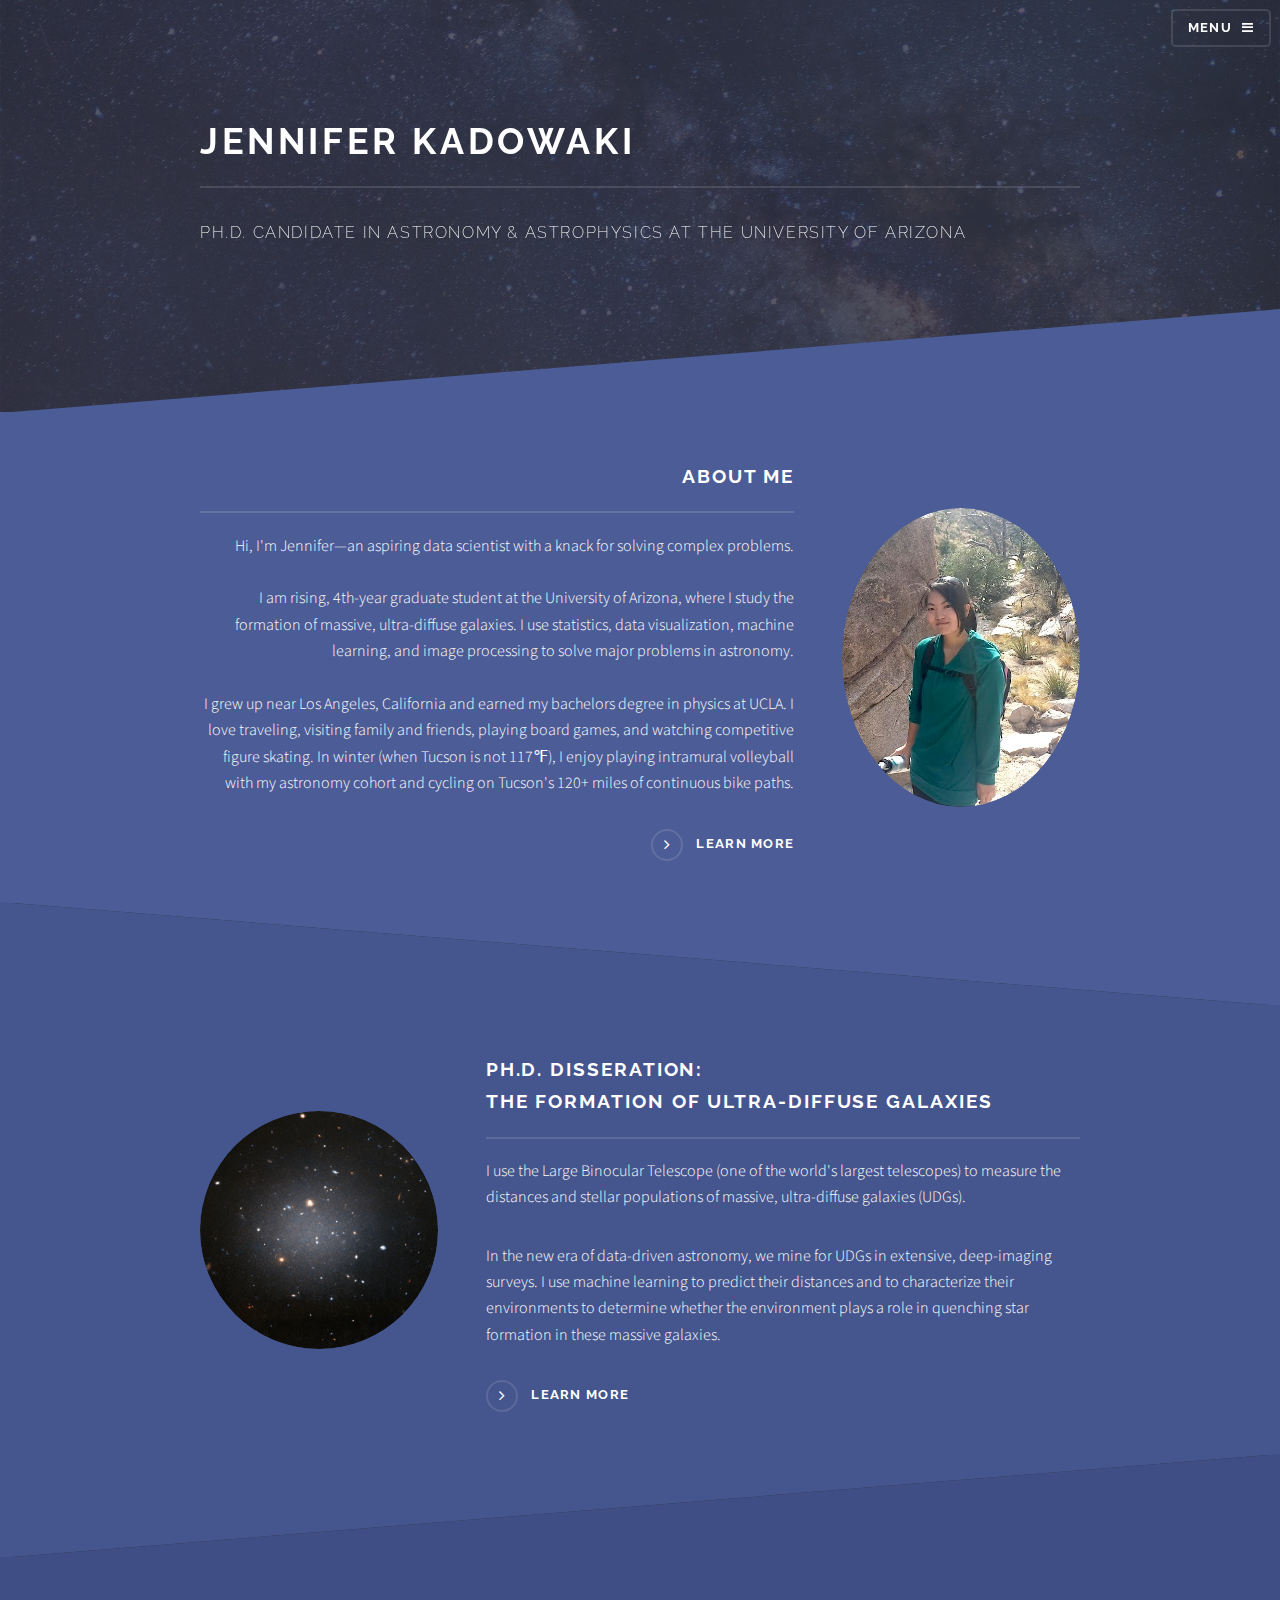
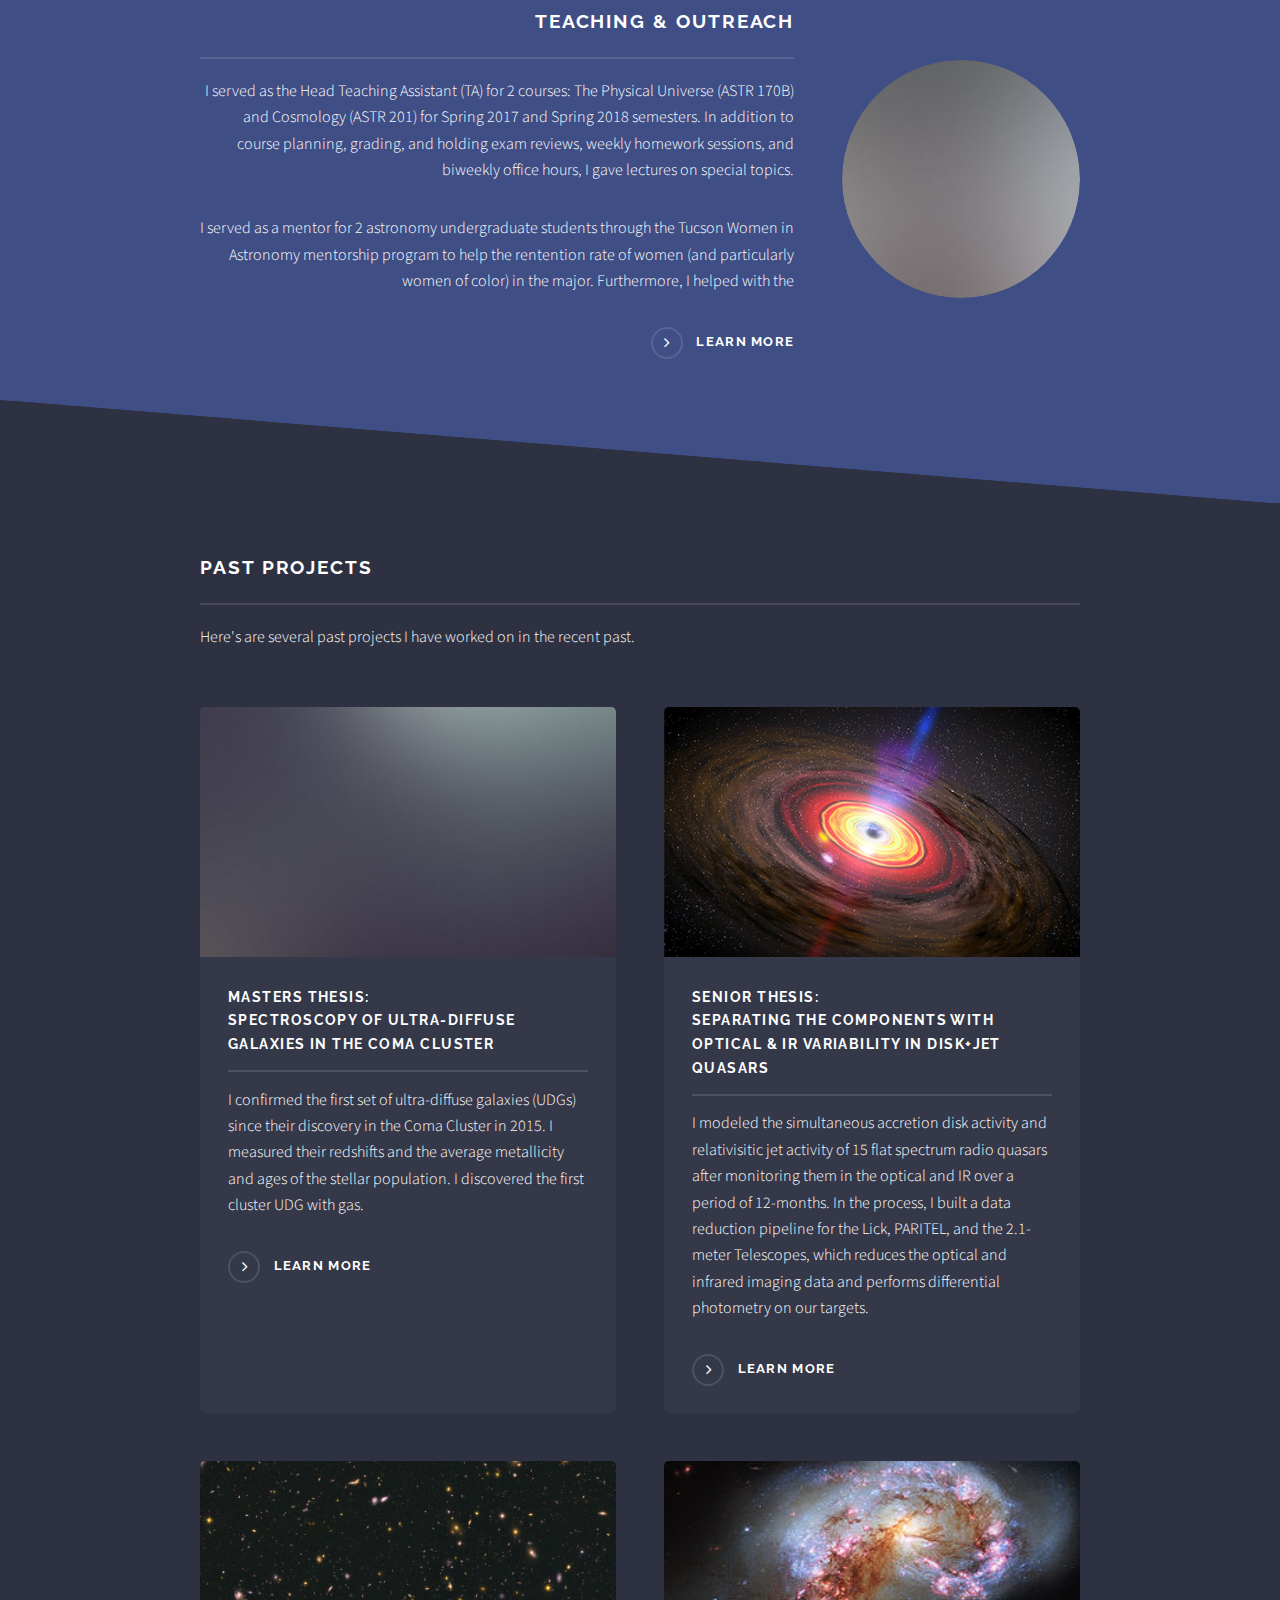
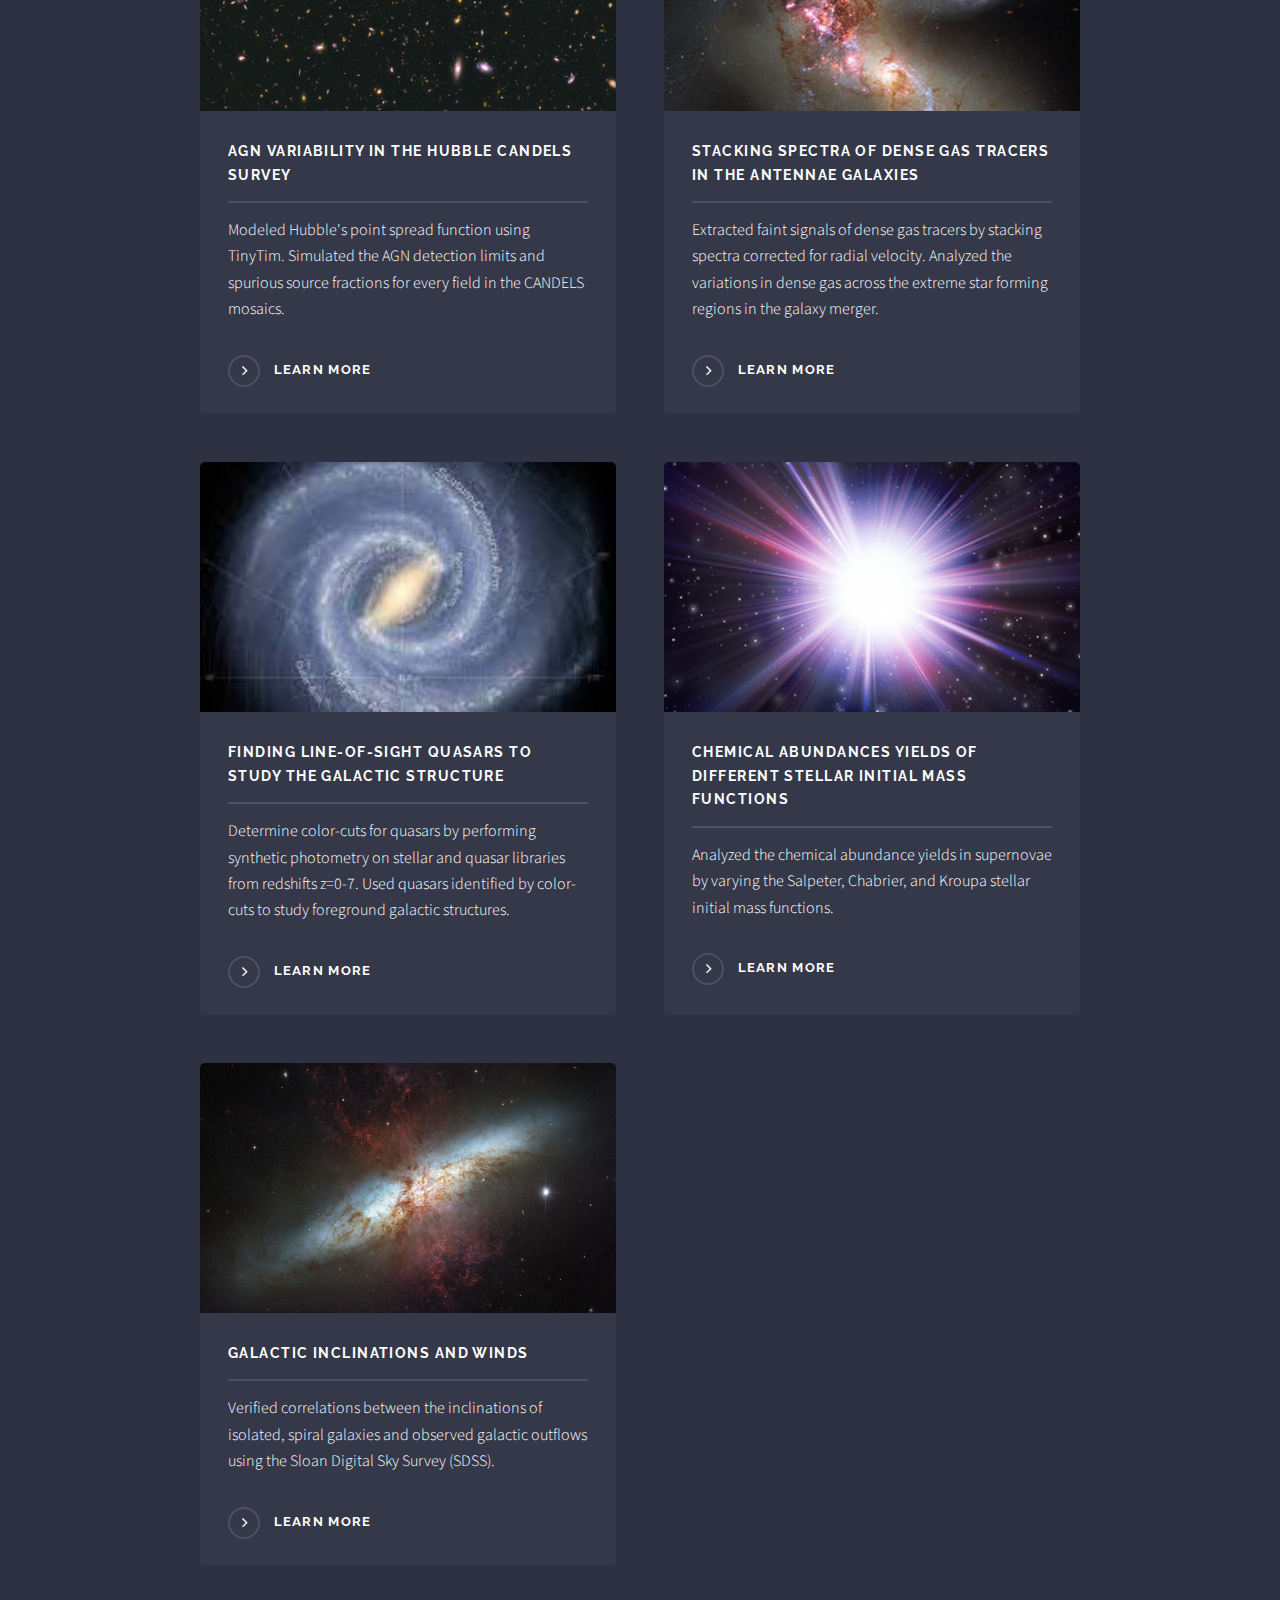
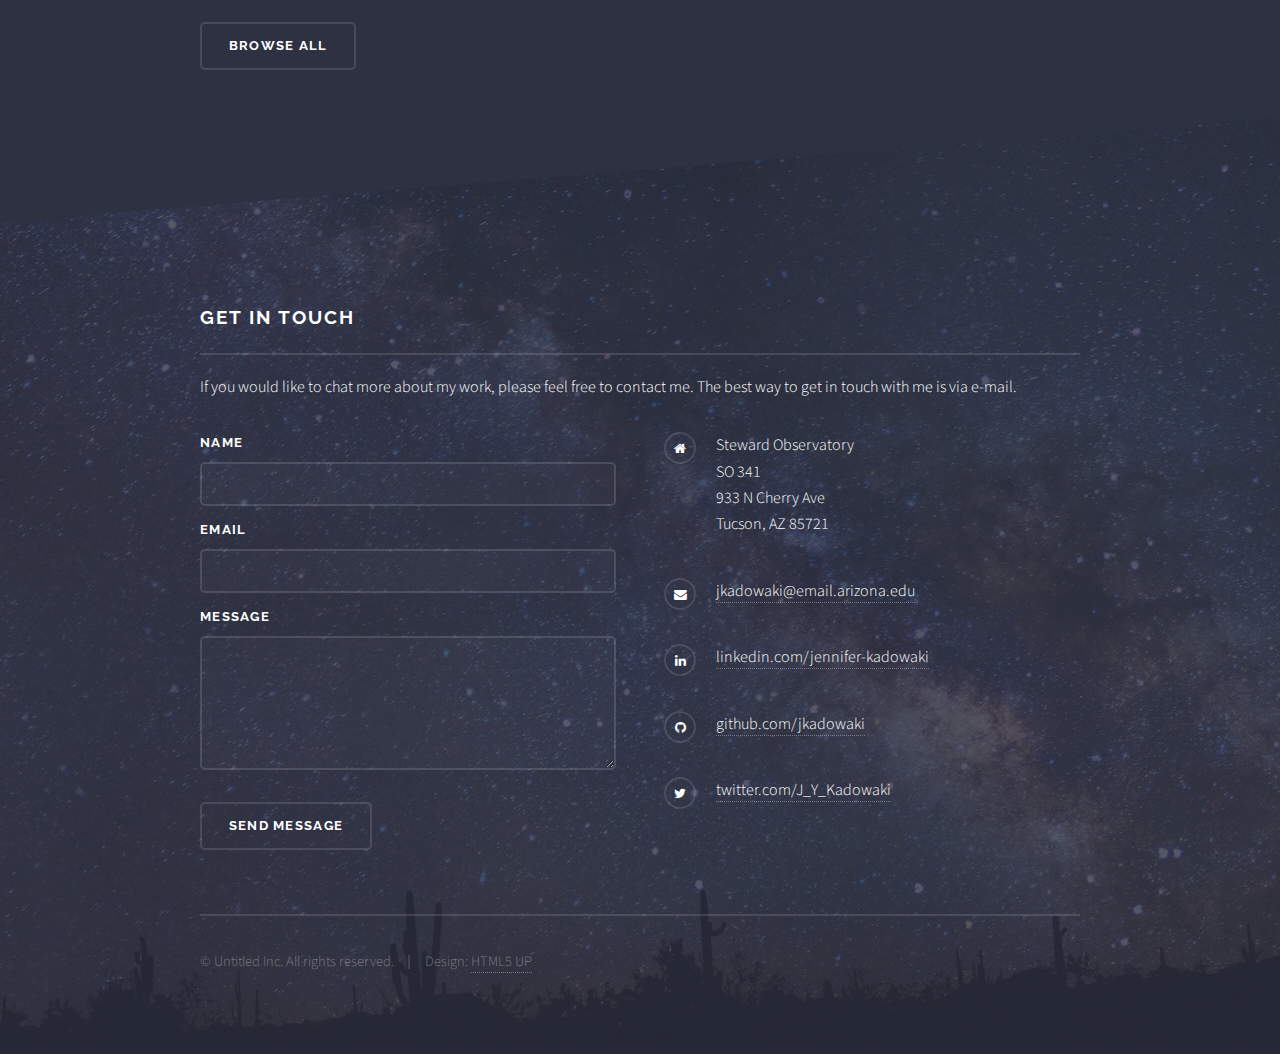
==== index.html @ 6cc21958 "Added content to initial template" ====
<!DOCTYPE HTML>
<!--
	Solid State by HTML5 UP
	html5up.net | @ajlkn
	Free for personal and commercial use under the CCA 3.0 license (html5up.net/license)
-->
<html>
	<head>
		<title>Solid State by HTML5 UP</title>
		<meta charset="utf-8" />
		<meta name="viewport" content="width=device-width, initial-scale=1" />
		<!--[if lte IE 8]><script src="assets/js/ie/html5shiv.js"></script><![endif]-->
		<link rel="stylesheet" href="assets/css/main.css" />
		<!--[if lte IE 9]><link rel="stylesheet" href="assets/css/ie9.css" /><![endif]-->
		<!--[if lte IE 8]><link rel="stylesheet" href="assets/css/ie8.css" /><![endif]-->
	</head>
	<body>

		<!-- Page Wrapper -->
			<div id="page-wrapper">

				<!-- Header -->
					<header id="header" class="alt">
						<h1><a href="index.html">Jennifer Y. Kadowaki</a></h1>
						<nav>
							<a href="#menu">Menu</a>
						</nav>
					</header>

				<!-- Menu -->
					<nav id="menu">
						<div class="inner">
							<h2>Menu</h2>
							<ul class="links">
								<li><a href="index.html">Home</a></li>
								<li><a href="generic.html">About Me</a></li>
								<li><a href="elements.html">Elements</a></li>
								<li><a href="#">Log In</a></li>
								<li><a href="#">Sign Up</a></li>
							</ul>
							<a href="#" class="close">Close</a>
						</div>
					</nav>


				<!-- Banner -->
					<section id="banner">
						<div class="inner">
                            <!-- <a href="#" class="image"><img src="images/pic01.jpg" alt="" /></a>
                            <div class="logo"><span class="icon fa-diamond"></span></div> -->
							<h2>Jennifer Kadowaki</h2>
							<p>Ph.D. Candidate in Astronomy &amp; Astrophysics at the University of Arizona</a></p>
						</div>
					</section>


				<!-- Wrapper -->
					<section id="wrapper">

						<!-- One -->
							<section id="one" class="wrapper spotlight style1">
								<div class="inner">
									<a href="#" class="image"><img src="images/profile.jpg" alt="" /></a>
									<div class="content">
										<h2 class="major">About Me</h2>
                                        <p>Hi, I'm Jennifer&#8212;an aspiring data scientist with a knack for solving complex problems.
                                           </br> </br>
                                           I am rising, 4th-year graduate student at the University of Arizona, where  I study the formation of massive, ultra-diffuse galaxies. I use statistics, data visualization, machine learning, and image processing to solve major problems in astronomy.
                                           </br> </br>
                                           I grew up near Los Angeles, California and earned my bachelors degree in physics at UCLA. I love traveling, visiting family and friends, playing board games, and watching competitive figure skating. In winter (when Tucson is not 117&#8457;), I enjoy playing intramural volleyball with my astronomy cohort and cycling on Tucson's 120+ miles of continuous bike paths. </p>
										<a href="#" class="special">Learn more</a>
									</div>
								</div>
							</section>

						<!-- Two -->
							<section id="two" class="wrapper alt spotlight style2">
								<div class="inner">
									<a href="#" class="image"><img src="images/udg.jpg" alt="" /></a>
									<div class="content">
                                        <h2 class="major">Ph.D. Disseration:</br>The Formation of Ultra-diffuse Galaxies</h2>
										<p>I use the Large Binocular Telescope (one of the world's largest telescopes) to measure the distances and stellar populations of massive, ultra-diffuse galaxies (UDGs).</p>
                                        
                                        <p>In the new era of data-driven astronomy, we mine for UDGs in extensive, deep-imaging surveys. I use machine learning to predict their distances and to characterize their environments to determine whether the environment plays a role in quenching star formation in these massive galaxies.</p>
										<a href="#" class="special">Learn more</a>
									</div>
								</div>
							</section>

						<!-- Three -->
							<section id="three" class="wrapper spotlight style3">
								<div class="inner">
									<a href="#" class="image"><img src="images/pic03.jpg" alt="" /></a>
									<div class="content">
										<h2 class="major">Teaching &amp; Outreach</h2>
                                        <p>I served as the Head Teaching Assistant (TA) for 2 courses: The Physical Universe (ASTR 170B) and Cosmology (ASTR 201) for Spring 2017 and Spring 2018 semesters. In addition to course planning, grading, and holding exam reviews, weekly homework sessions, and biweekly office hours, I gave lectures on special topics.</p>
                        
                                        <p>I served as a mentor for 2 astronomy undergraduate students through the Tucson Women in Astronomy mentorship program to help the rentention rate of women (and particularly women of color) in the major. Furthermore, I helped with the </p>
										<a href="#" class="special">Learn more</a>
									</div>
								</div>
							</section>

						<!-- Four -->
							<section id="four" class="wrapper alt style1">
								<div class="inner">
									<h2 class="major">Past Projects</h2>
									<p>Here's are several past projects I have worked on in the recent past.</p>
									<section class="features">
										<article>
											<a href="#" class="image"><img src="images/pic04.jpg" width="300" height="250" alt="" /></a>
                                            <h3 class="major">Masters Thesis:</br>Spectroscopy of Ultra-diffuse Galaxies in the Coma Cluster</h3>
											<p>I confirmed the first set of ultra-diffuse galaxies (UDGs) since their discovery in the Coma Cluster in 2015. I measured their redshifts and the average metallicity and ages of the stellar population. I discovered the first cluster UDG with gas.</p>
											<a href="#" class="special">Learn more</a>
										</article>
										<article>
											<a href="#" class="image"><img src="images/quasar.jpg" width="300" height="250" alt="" /></a>
                                            <h3 class="major">Senior Thesis:</br>Separating the Components with Optical &amp; IR Variability in Disk+Jet Quasars</h3>
											<p>I modeled the simultaneous accretion disk activity and relativisitic jet activity of 15 flat spectrum radio quasars after monitoring them in the optical and IR over a period of 12-months. In the process, I built a data reduction pipeline for the Lick, PARITEL, and the 2.1-meter Telescopes, which reduces the optical and infrared imaging data and performs differential photometry on our targets. </p>
											<a href="#" class="special">Learn more</a>
										</article>
										<article>
											<a href="#" class="image"><img src="images/hubble.jpeg" width="300" height="250" alt="" /></a>
											<h3 class="major">AGN Variability in the Hubble CANDELS Survey</h3>
                                            <p>Modeled Hubble's point spread function using TinyTim. Simulated the AGN detection limits and spurious source fractions for every field in the CANDELS mosaics.</p>
											<a href="#" class="special">Learn more</a>
										</article>
										<article>
											<a href="#" class="image"><img src="images/antennae.jpg" width="300" height="250" alt=""/></a>
											<h3 class="major">Stacking Spectra of Dense Gas Tracers in the Antennae Galaxies</h3>
                                            <p>Extracted faint signals of dense gas tracers by stacking spectra corrected for radial velocity. Analyzed the variations in dense gas across the extreme star forming regions in the galaxy merger.</p>
											<a href="#" class="special">Learn more</a>
										</article>
                                        <article>
                                            <a href="#" class="image"><img src="images/milkyway.jpeg" width="300" height="250" alt="" /></a>
                                            <h3 class="major">Finding Line-of-Sight Quasars to Study the Galactic Structure</h3>
                                            <p>Determine color-cuts for quasars by performing synthetic photometry on stellar and quasar libraries from redshifts z=0-7. Used quasars identified by color-cuts to study foreground galactic structures.</p>
                                            <a href="#" class="special">Learn more</a>
                                        </article>
                                        <article>
                                            <a href="#" class="image"><img src="images/supernova.jpg" width="300" height="250" alt="" /></a>
                                            <h3 class="major">Chemical Abundances Yields of Different Stellar Initial Mass Functions</h3>
                                            <p>Analyzed the chemical abundance yields in supernovae by varying the Salpeter, Chabrier, and Kroupa stellar initial mass functions.</p>
                                            <a href="#" class="special">Learn more</a>
                                        </article>
                                        <article>
                                            <a href="#" class="image"><img src="images/m82.jpg" width="300" height="250" alt="" /></a>
                                            <h3 class="major">Galactic Inclinations and Winds</h3>
                                            <p>Verified correlations between the inclinations of isolated, spiral galaxies and observed galactic outflows using the Sloan Digital Sky Survey (SDSS).</p>
                                            <a href="#" class="special">Learn more</a>
                                        </article>
									</section>
									<ul class="actions">
										<li><a href="#" class="button">Browse All</a></li>
									</ul>
								</div>
							</section>

					</section>

				<!-- Footer -->
					<section id="footer">
						<div class="inner">
							<h2 class="major">Get in touch</h2>
							<p>If you would like to chat more about my work, please feel free to contact me. The best way to get in touch with me is via e-mail.</p>
							<form method="post" action="#">
								<div class="field">
									<label for="name">Name</label>
									<input type="text" name="name" id="name" />
								</div>
								<div class="field">
									<label for="email">Email</label>
									<input type="email" name="email" id="email" />
								</div>
								<div class="field">
									<label for="message">Message</label>
									<textarea name="message" id="message" rows="4"></textarea>
								</div>
								<ul class="actions">
									<li><input type="submit" value="Send Message" /></li>
								</ul>
							</form>
							<ul class="contact">
								<li class="fa-home">
									Steward Observatory<br />
                                    SO 341<br />
									933 N Cherry Ave<br />
									Tucson, AZ 85721
								</li>
                                <li class="fa-envelope"><a href="#">jkadowaki@email.arizona.edu</a></li>
								<li class="fa-linkedin"><a href="#">linkedin.com/jennifer-kadowaki</a></li>
                                <li class="fa-github"><a href="#">github.com/jkadowaki</a></li>
                                <li class="fa-twitter"><a href="#">twitter.com/J_Y_Kadowaki</a></li>
							</ul>
							<ul class="copyright">
								<li>&copy; Untitled Inc. All rights reserved.</li><li>Design: <a href="http://html5up.net">HTML5 UP</a></li>
							</ul>
						</div>
					</section>

			</div>

		<!-- Scripts -->
			<script src="assets/js/skel.min.js"></script>
			<script src="assets/js/jquery.min.js"></script>
			<script src="assets/js/jquery.scrollex.min.js"></script>
			<script src="assets/js/util.js"></script>
			<!--[if lte IE 8]><script src="assets/js/ie/respond.min.js"></script><![endif]-->
			<script src="assets/js/main.js"></script>

	</body>
</html>
---- assets/css/main.css ----
@import url(font-awesome.min.css);
@import url("https://fonts.googleapis.com/css?family=Raleway:200,700|Source+Sans+Pro:300,600,300italic,600italic");

/*
	Solid State by HTML5 UP
	html5up.net | @ajlkn
	Free for personal and commercial use under the CCA 3.0 license (html5up.net/license)
*/

/* Reset */

	html, body, div, span, applet, object, iframe, h1, h2, h3, h4, h5, h6, p, blockquote, pre, a, abbr, acronym, address, big, cite, code, del, dfn, em, img, ins, kbd, q, s, samp, small, strike, strong, sub, sup, tt, var, b, u, i, center, dl, dt, dd, ol, ul, li, fieldset, form, label, legend, table, caption, tbody, tfoot, thead, tr, th, td, article, aside, canvas, details, embed, figure, figcaption, footer, header, hgroup, menu, nav, output, ruby, section, summary, time, mark, audio, video {
		margin: 0;
		padding: 0;
		border: 0;
		font-size: 100%;
		font: inherit;
		vertical-align: baseline;
	}

	article, aside, details, figcaption, figure, footer, header, hgroup, menu, nav, section {
		display: block;
	}

	body {
		line-height: 1;
	}

	ol, ul {
		list-style: none;
	}

	blockquote, q {
		quotes: none;
	}

	blockquote:before, blockquote:after, q:before, q:after {
		content: '';
		content: none;
	}

	table {
		border-collapse: collapse;
		border-spacing: 0;
	}

	body {
		-webkit-text-size-adjust: none;
	}

/* Box Model */

	*, *:before, *:after {
		-moz-box-sizing: border-box;
		-webkit-box-sizing: border-box;
		box-sizing: border-box;
	}

/* Grid */

	.row {
		border-bottom: solid 1px transparent;
		-moz-box-sizing: border-box;
		-webkit-box-sizing: border-box;
		box-sizing: border-box;
	}

	.row > * {
		float: left;
		-moz-box-sizing: border-box;
		-webkit-box-sizing: border-box;
		box-sizing: border-box;
	}

	.row:after, .row:before {
		content: '';
		display: block;
		clear: both;
		height: 0;
	}

	.row.uniform > * > :first-child {
		margin-top: 0;
	}

	.row.uniform > * > :last-child {
		margin-bottom: 0;
	}

	.row.\30 \25 > * {
		padding: 0 0 0 0em;
	}

	.row.\30 \25 {
		margin: 0 0 -1px 0em;
	}

	.row.uniform.\30 \25 > * {
		padding: 0em 0 0 0em;
	}

	.row.uniform.\30 \25 {
		margin: 0em 0 -1px 0em;
	}

	.row > * {
		padding: 0 0 0 1.75em;
	}

	.row {
		margin: 0 0 -1px -1.75em;
	}

	.row.uniform > * {
		padding: 1.75em 0 0 1.75em;
	}

	.row.uniform {
		margin: -1.75em 0 -1px -1.75em;
	}

	.row.\32 00\25 > * {
		padding: 0 0 0 3.5em;
	}

	.row.\32 00\25 {
		margin: 0 0 -1px -3.5em;
	}

	.row.uniform.\32 00\25 > * {
		padding: 3.5em 0 0 3.5em;
	}

	.row.uniform.\32 00\25 {
		margin: -3.5em 0 -1px -3.5em;
	}

	.row.\31 50\25 > * {
		padding: 0 0 0 2.625em;
	}

	.row.\31 50\25 {
		margin: 0 0 -1px -2.625em;
	}

	.row.uniform.\31 50\25 > * {
		padding: 2.625em 0 0 2.625em;
	}

	.row.uniform.\31 50\25 {
		margin: -2.625em 0 -1px -2.625em;
	}

	.row.\35 0\25 > * {
		padding: 0 0 0 0.875em;
	}

	.row.\35 0\25 {
		margin: 0 0 -1px -0.875em;
	}

	.row.uniform.\35 0\25 > * {
		padding: 0.875em 0 0 0.875em;
	}

	.row.uniform.\35 0\25 {
		margin: -0.875em 0 -1px -0.875em;
	}

	.row.\32 5\25 > * {
		padding: 0 0 0 0.4375em;
	}

	.row.\32 5\25 {
		margin: 0 0 -1px -0.4375em;
	}

	.row.uniform.\32 5\25 > * {
		padding: 0.4375em 0 0 0.4375em;
	}

	.row.uniform.\32 5\25 {
		margin: -0.4375em 0 -1px -0.4375em;
	}

	.\31 2u, .\31 2u\24 {
		width: 100%;
		clear: none;
		margin-left: 0;
	}

	.\31 1u, .\31 1u\24 {
		width: 91.6666666667%;
		clear: none;
		margin-left: 0;
	}

	.\31 0u, .\31 0u\24 {
		width: 83.3333333333%;
		clear: none;
		margin-left: 0;
	}

	.\39 u, .\39 u\24 {
		width: 75%;
		clear: none;
		margin-left: 0;
	}

	.\38 u, .\38 u\24 {
		width: 66.6666666667%;
		clear: none;
		margin-left: 0;
	}

	.\37 u, .\37 u\24 {
		width: 58.3333333333%;
		clear: none;
		margin-left: 0;
	}

	.\36 u, .\36 u\24 {
		width: 50%;
		clear: none;
		margin-left: 0;
	}

	.\35 u, .\35 u\24 {
		width: 41.6666666667%;
		clear: none;
		margin-left: 0;
	}

	.\34 u, .\34 u\24 {
		width: 33.3333333333%;
		clear: none;
		margin-left: 0;
	}

	.\33 u, .\33 u\24 {
		width: 25%;
		clear: none;
		margin-left: 0;
	}

	.\32 u, .\32 u\24 {
		width: 16.6666666667%;
		clear: none;
		margin-left: 0;
	}

	.\31 u, .\31 u\24 {
		width: 8.3333333333%;
		clear: none;
		margin-left: 0;
	}

	.\31 2u\24 + *,
	.\31 1u\24 + *,
	.\31 0u\24 + *,
	.\39 u\24 + *,
	.\38 u\24 + *,
	.\37 u\24 + *,
	.\36 u\24 + *,
	.\35 u\24 + *,
	.\34 u\24 + *,
	.\33 u\24 + *,
	.\32 u\24 + *,
	.\31 u\24 + * {
		clear: left;
	}

	.\-11u {
		margin-left: 91.66667%;
	}

	.\-10u {
		margin-left: 83.33333%;
	}

	.\-9u {
		margin-left: 75%;
	}

	.\-8u {
		margin-left: 66.66667%;
	}

	.\-7u {
		margin-left: 58.33333%;
	}

	.\-6u {
		margin-left: 50%;
	}

	.\-5u {
		margin-left: 41.66667%;
	}

	.\-4u {
		margin-left: 33.33333%;
	}

	.\-3u {
		margin-left: 25%;
	}

	.\-2u {
		margin-left: 16.66667%;
	}

	.\-1u {
		margin-left: 8.33333%;
	}

	@media screen and (max-width: 1680px) {

		.row > * {
			padding: 0 0 0 1.75em;
		}

		.row {
			margin: 0 0 -1px -1.75em;
		}

		.row.uniform > * {
			padding: 1.75em 0 0 1.75em;
		}

		.row.uniform {
			margin: -1.75em 0 -1px -1.75em;
		}

		.row.\32 00\25 > * {
			padding: 0 0 0 3.5em;
		}

		.row.\32 00\25 {
			margin: 0 0 -1px -3.5em;
		}

		.row.uniform.\32 00\25 > * {
			padding: 3.5em 0 0 3.5em;
		}

		.row.uniform.\32 00\25 {
			margin: -3.5em 0 -1px -3.5em;
		}

		.row.\31 50\25 > * {
			padding: 0 0 0 2.625em;
		}

		.row.\31 50\25 {
			margin: 0 0 -1px -2.625em;
		}

		.row.uniform.\31 50\25 > * {
			padding: 2.625em 0 0 2.625em;
		}

		.row.uniform.\31 50\25 {
			margin: -2.625em 0 -1px -2.625em;
		}

		.row.\35 0\25 > * {
			padding: 0 0 0 0.875em;
		}

		.row.\35 0\25 {
			margin: 0 0 -1px -0.875em;
		}

		.row.uniform.\35 0\25 > * {
			padding: 0.875em 0 0 0.875em;
		}

		.row.uniform.\35 0\25 {
			margin: -0.875em 0 -1px -0.875em;
		}

		.row.\32 5\25 > * {
			padding: 0 0 0 0.4375em;
		}

		.row.\32 5\25 {
			margin: 0 0 -1px -0.4375em;
		}

		.row.uniform.\32 5\25 > * {
			padding: 0.4375em 0 0 0.4375em;
		}

		.row.uniform.\32 5\25 {
			margin: -0.4375em 0 -1px -0.4375em;
		}

		.\31 2u\28xlarge\29, .\31 2u\24\28xlarge\29 {
			width: 100%;
			clear: none;
			margin-left: 0;
		}

		.\31 1u\28xlarge\29, .\31 1u\24\28xlarge\29 {
			width: 91.6666666667%;
			clear: none;
			margin-left: 0;
		}

		.\31 0u\28xlarge\29, .\31 0u\24\28xlarge\29 {
			width: 83.3333333333%;
			clear: none;
			margin-left: 0;
		}

		.\39 u\28xlarge\29, .\39 u\24\28xlarge\29 {
			width: 75%;
			clear: none;
			margin-left: 0;
		}

		.\38 u\28xlarge\29, .\38 u\24\28xlarge\29 {
			width: 66.6666666667%;
			clear: none;
			margin-left: 0;
		}

		.\37 u\28xlarge\29, .\37 u\24\28xlarge\29 {
			width: 58.3333333333%;
			clear: none;
			margin-left: 0;
		}

		.\36 u\28xlarge\29, .\36 u\24\28xlarge\29 {
			width: 50%;
			clear: none;
			margin-left: 0;
		}

		.\35 u\28xlarge\29, .\35 u\24\28xlarge\29 {
			width: 41.6666666667%;
			clear: none;
			margin-left: 0;
		}

		.\34 u\28xlarge\29, .\34 u\24\28xlarge\29 {
			width: 33.3333333333%;
			clear: none;
			margin-left: 0;
		}

		.\33 u\28xlarge\29, .\33 u\24\28xlarge\29 {
			width: 25%;
			clear: none;
			margin-left: 0;
		}

		.\32 u\28xlarge\29, .\32 u\24\28xlarge\29 {
			width: 16.6666666667%;
			clear: none;
			margin-left: 0;
		}

		.\31 u\28xlarge\29, .\31 u\24\28xlarge\29 {
			width: 8.3333333333%;
			clear: none;
			margin-left: 0;
		}

		.\31 2u\24\28xlarge\29 + *,
		.\31 1u\24\28xlarge\29 + *,
		.\31 0u\24\28xlarge\29 + *,
		.\39 u\24\28xlarge\29 + *,
		.\38 u\24\28xlarge\29 + *,
		.\37 u\24\28xlarge\29 + *,
		.\36 u\24\28xlarge\29 + *,
		.\35 u\24\28xlarge\29 + *,
		.\34 u\24\28xlarge\29 + *,
		.\33 u\24\28xlarge\29 + *,
		.\32 u\24\28xlarge\29 + *,
		.\31 u\24\28xlarge\29 + * {
			clear: left;
		}

		.\-11u\28xlarge\29 {
			margin-left: 91.66667%;
		}

		.\-10u\28xlarge\29 {
			margin-left: 83.33333%;
		}

		.\-9u\28xlarge\29 {
			margin-left: 75%;
		}

		.\-8u\28xlarge\29 {
			margin-left: 66.66667%;
		}

		.\-7u\28xlarge\29 {
			margin-left: 58.33333%;
		}

		.\-6u\28xlarge\29 {
			margin-left: 50%;
		}

		.\-5u\28xlarge\29 {
			margin-left: 41.66667%;
		}

		.\-4u\28xlarge\29 {
			margin-left: 33.33333%;
		}

		.\-3u\28xlarge\29 {
			margin-left: 25%;
		}

		.\-2u\28xlarge\29 {
			margin-left: 16.66667%;
		}

		.\-1u\28xlarge\29 {
			margin-left: 8.33333%;
		}

	}

	@media screen and (max-width: 1280px) {

		.row > * {
			padding: 0 0 0 1.75em;
		}

		.row {
			margin: 0 0 -1px -1.75em;
		}

		.row.uniform > * {
			padding: 1.75em 0 0 1.75em;
		}

		.row.uniform {
			margin: -1.75em 0 -1px -1.75em;
		}

		.row.\32 00\25 > * {
			padding: 0 0 0 3.5em;
		}

		.row.\32 00\25 {
			margin: 0 0 -1px -3.5em;
		}

		.row.uniform.\32 00\25 > * {
			padding: 3.5em 0 0 3.5em;
		}

		.row.uniform.\32 00\25 {
			margin: -3.5em 0 -1px -3.5em;
		}

		.row.\31 50\25 > * {
			padding: 0 0 0 2.625em;
		}

		.row.\31 50\25 {
			margin: 0 0 -1px -2.625em;
		}

		.row.uniform.\31 50\25 > * {
			padding: 2.625em 0 0 2.625em;
		}

		.row.uniform.\31 50\25 {
			margin: -2.625em 0 -1px -2.625em;
		}

		.row.\35 0\25 > * {
			padding: 0 0 0 0.875em;
		}

		.row.\35 0\25 {
			margin: 0 0 -1px -0.875em;
		}

		.row.uniform.\35 0\25 > * {
			padding: 0.875em 0 0 0.875em;
		}

		.row.uniform.\35 0\25 {
			margin: -0.875em 0 -1px -0.875em;
		}

		.row.\32 5\25 > * {
			padding: 0 0 0 0.4375em;
		}

		.row.\32 5\25 {
			margin: 0 0 -1px -0.4375em;
		}

		.row.uniform.\32 5\25 > * {
			padding: 0.4375em 0 0 0.4375em;
		}

		.row.uniform.\32 5\25 {
			margin: -0.4375em 0 -1px -0.4375em;
		}

		.\31 2u\28large\29, .\31 2u\24\28large\29 {
			width: 100%;
			clear: none;
			margin-left: 0;
		}

		.\31 1u\28large\29, .\31 1u\24\28large\29 {
			width: 91.6666666667%;
			clear: none;
			margin-left: 0;
		}

		.\31 0u\28large\29, .\31 0u\24\28large\29 {
			width: 83.3333333333%;
			clear: none;
			margin-left: 0;
		}

		.\39 u\28large\29, .\39 u\24\28large\29 {
			width: 75%;
			clear: none;
			margin-left: 0;
		}

		.\38 u\28large\29, .\38 u\24\28large\29 {
			width: 66.6666666667%;
			clear: none;
			margin-left: 0;
		}

		.\37 u\28large\29, .\37 u\24\28large\29 {
			width: 58.3333333333%;
			clear: none;
			margin-left: 0;
		}

		.\36 u\28large\29, .\36 u\24\28large\29 {
			width: 50%;
			clear: none;
			margin-left: 0;
		}

		.\35 u\28large\29, .\35 u\24\28large\29 {
			width: 41.6666666667%;
			clear: none;
			margin-left: 0;
		}

		.\34 u\28large\29, .\34 u\24\28large\29 {
			width: 33.3333333333%;
			clear: none;
			margin-left: 0;
		}

		.\33 u\28large\29, .\33 u\24\28large\29 {
			width: 25%;
			clear: none;
			margin-left: 0;
		}

		.\32 u\28large\29, .\32 u\24\28large\29 {
			width: 16.6666666667%;
			clear: none;
			margin-left: 0;
		}

		.\31 u\28large\29, .\31 u\24\28large\29 {
			width: 8.3333333333%;
			clear: none;
			margin-left: 0;
		}

		.\31 2u\24\28large\29 + *,
		.\31 1u\24\28large\29 + *,
		.\31 0u\24\28large\29 + *,
		.\39 u\24\28large\29 + *,
		.\38 u\24\28large\29 + *,
		.\37 u\24\28large\29 + *,
		.\36 u\24\28large\29 + *,
		.\35 u\24\28large\29 + *,
		.\34 u\24\28large\29 + *,
		.\33 u\24\28large\29 + *,
		.\32 u\24\28large\29 + *,
		.\31 u\24\28large\29 + * {
			clear: left;
		}

		.\-11u\28large\29 {
			margin-left: 91.66667%;
		}

		.\-10u\28large\29 {
			margin-left: 83.33333%;
		}

		.\-9u\28large\29 {
			margin-left: 75%;
		}

		.\-8u\28large\29 {
			margin-left: 66.66667%;
		}

		.\-7u\28large\29 {
			margin-left: 58.33333%;
		}

		.\-6u\28large\29 {
			margin-left: 50%;
		}

		.\-5u\28large\29 {
			margin-left: 41.66667%;
		}

		.\-4u\28large\29 {
			margin-left: 33.33333%;
		}

		.\-3u\28large\29 {
			margin-left: 25%;
		}

		.\-2u\28large\29 {
			margin-left: 16.66667%;
		}

		.\-1u\28large\29 {
			margin-left: 8.33333%;
		}

	}

	@media screen and (max-width: 980px) {

		.row > * {
			padding: 0 0 0 1.75em;
		}

		.row {
			margin: 0 0 -1px -1.75em;
		}

		.row.uniform > * {
			padding: 1.75em 0 0 1.75em;
		}

		.row.uniform {
			margin: -1.75em 0 -1px -1.75em;
		}

		.row.\32 00\25 > * {
			padding: 0 0 0 3.5em;
		}

		.row.\32 00\25 {
			margin: 0 0 -1px -3.5em;
		}

		.row.uniform.\32 00\25 > * {
			padding: 3.5em 0 0 3.5em;
		}

		.row.uniform.\32 00\25 {
			margin: -3.5em 0 -1px -3.5em;
		}

		.row.\31 50\25 > * {
			padding: 0 0 0 2.625em;
		}

		.row.\31 50\25 {
			margin: 0 0 -1px -2.625em;
		}

		.row.uniform.\31 50\25 > * {
			padding: 2.625em 0 0 2.625em;
		}

		.row.uniform.\31 50\25 {
			margin: -2.625em 0 -1px -2.625em;
		}

		.row.\35 0\25 > * {
			padding: 0 0 0 0.875em;
		}

		.row.\35 0\25 {
			margin: 0 0 -1px -0.875em;
		}

		.row.uniform.\35 0\25 > * {
			padding: 0.875em 0 0 0.875em;
		}

		.row.uniform.\35 0\25 {
			margin: -0.875em 0 -1px -0.875em;
		}

		.row.\32 5\25 > * {
			padding: 0 0 0 0.4375em;
		}

		.row.\32 5\25 {
			margin: 0 0 -1px -0.4375em;
		}

		.row.uniform.\32 5\25 > * {
			padding: 0.4375em 0 0 0.4375em;
		}

		.row.uniform.\32 5\25 {
			margin: -0.4375em 0 -1px -0.4375em;
		}

		.\31 2u\28medium\29, .\31 2u\24\28medium\29 {
			width: 100%;
			clear: none;
			margin-left: 0;
		}

		.\31 1u\28medium\29, .\31 1u\24\28medium\29 {
			width: 91.6666666667%;
			clear: none;
			margin-left: 0;
		}

		.\31 0u\28medium\29, .\31 0u\24\28medium\29 {
			width: 83.3333333333%;
			clear: none;
			margin-left: 0;
		}

		.\39 u\28medium\29, .\39 u\24\28medium\29 {
			width: 75%;
			clear: none;
			margin-left: 0;
		}

		.\38 u\28medium\29, .\38 u\24\28medium\29 {
			width: 66.6666666667%;
			clear: none;
			margin-left: 0;
		}

		.\37 u\28medium\29, .\37 u\24\28medium\29 {
			width: 58.3333333333%;
			clear: none;
			margin-left: 0;
		}

		.\36 u\28medium\29, .\36 u\24\28medium\29 {
			width: 50%;
			clear: none;
			margin-left: 0;
		}

		.\35 u\28medium\29, .\35 u\24\28medium\29 {
			width: 41.6666666667%;
			clear: none;
			margin-left: 0;
		}

		.\34 u\28medium\29, .\34 u\24\28medium\29 {
			width: 33.3333333333%;
			clear: none;
			margin-left: 0;
		}

		.\33 u\28medium\29, .\33 u\24\28medium\29 {
			width: 25%;
			clear: none;
			margin-left: 0;
		}

		.\32 u\28medium\29, .\32 u\24\28medium\29 {
			width: 16.6666666667%;
			clear: none;
			margin-left: 0;
		}

		.\31 u\28medium\29, .\31 u\24\28medium\29 {
			width: 8.3333333333%;
			clear: none;
			margin-left: 0;
		}

		.\31 2u\24\28medium\29 + *,
		.\31 1u\24\28medium\29 + *,
		.\31 0u\24\28medium\29 + *,
		.\39 u\24\28medium\29 + *,
		.\38 u\24\28medium\29 + *,
		.\37 u\24\28medium\29 + *,
		.\36 u\24\28medium\29 + *,
		.\35 u\24\28medium\29 + *,
		.\34 u\24\28medium\29 + *,
		.\33 u\24\28medium\29 + *,
		.\32 u\24\28medium\29 + *,
		.\31 u\24\28medium\29 + * {
			clear: left;
		}

		.\-11u\28medium\29 {
			margin-left: 91.66667%;
		}

		.\-10u\28medium\29 {
			margin-left: 83.33333%;
		}

		.\-9u\28medium\29 {
			margin-left: 75%;
		}

		.\-8u\28medium\29 {
			margin-left: 66.66667%;
		}

		.\-7u\28medium\29 {
			margin-left: 58.33333%;
		}

		.\-6u\28medium\29 {
			margin-left: 50%;
		}

		.\-5u\28medium\29 {
			margin-left: 41.66667%;
		}

		.\-4u\28medium\29 {
			margin-left: 33.33333%;
		}

		.\-3u\28medium\29 {
			margin-left: 25%;
		}

		.\-2u\28medium\29 {
			margin-left: 16.66667%;
		}

		.\-1u\28medium\29 {
			margin-left: 8.33333%;
		}

	}

	@media screen and (max-width: 736px) {

		.row > * {
			padding: 0 0 0 1.25em;
		}

		.row {
			margin: 0 0 -1px -1.25em;
		}

		.row.uniform > * {
			padding: 1.25em 0 0 1.25em;
		}

		.row.uniform {
			margin: -1.25em 0 -1px -1.25em;
		}

		.row.\32 00\25 > * {
			padding: 0 0 0 2.5em;
		}

		.row.\32 00\25 {
			margin: 0 0 -1px -2.5em;
		}

		.row.uniform.\32 00\25 > * {
			padding: 2.5em 0 0 2.5em;
		}

		.row.uniform.\32 00\25 {
			margin: -2.5em 0 -1px -2.5em;
		}

		.row.\31 50\25 > * {
			padding: 0 0 0 1.875em;
		}

		.row.\31 50\25 {
			margin: 0 0 -1px -1.875em;
		}

		.row.uniform.\31 50\25 > * {
			padding: 1.875em 0 0 1.875em;
		}

		.row.uniform.\31 50\25 {
			margin: -1.875em 0 -1px -1.875em;
		}

		.row.\35 0\25 > * {
			padding: 0 0 0 0.625em;
		}

		.row.\35 0\25 {
			margin: 0 0 -1px -0.625em;
		}

		.row.uniform.\35 0\25 > * {
			padding: 0.625em 0 0 0.625em;
		}

		.row.uniform.\35 0\25 {
			margin: -0.625em 0 -1px -0.625em;
		}

		.row.\32 5\25 > * {
			padding: 0 0 0 0.3125em;
		}

		.row.\32 5\25 {
			margin: 0 0 -1px -0.3125em;
		}

		.row.uniform.\32 5\25 > * {
			padding: 0.3125em 0 0 0.3125em;
		}

		.row.uniform.\32 5\25 {
			margin: -0.3125em 0 -1px -0.3125em;
		}

		.\31 2u\28small\29, .\31 2u\24\28small\29 {
			width: 100%;
			clear: none;
			margin-left: 0;
		}

		.\31 1u\28small\29, .\31 1u\24\28small\29 {
			width: 91.6666666667%;
			clear: none;
			margin-left: 0;
		}

		.\31 0u\28small\29, .\31 0u\24\28small\29 {
			width: 83.3333333333%;
			clear: none;
			margin-left: 0;
		}

		.\39 u\28small\29, .\39 u\24\28small\29 {
			width: 75%;
			clear: none;
			margin-left: 0;
		}

		.\38 u\28small\29, .\38 u\24\28small\29 {
			width: 66.6666666667%;
			clear: none;
			margin-left: 0;
		}

		.\37 u\28small\29, .\37 u\24\28small\29 {
			width: 58.3333333333%;
			clear: none;
			margin-left: 0;
		}

		.\36 u\28small\29, .\36 u\24\28small\29 {
			width: 50%;
			clear: none;
			margin-left: 0;
		}

		.\35 u\28small\29, .\35 u\24\28small\29 {
			width: 41.6666666667%;
			clear: none;
			margin-left: 0;
		}

		.\34 u\28small\29, .\34 u\24\28small\29 {
			width: 33.3333333333%;
			clear: none;
			margin-left: 0;
		}

		.\33 u\28small\29, .\33 u\24\28small\29 {
			width: 25%;
			clear: none;
			margin-left: 0;
		}

		.\32 u\28small\29, .\32 u\24\28small\29 {
			width: 16.6666666667%;
			clear: none;
			margin-left: 0;
		}

		.\31 u\28small\29, .\31 u\24\28small\29 {
			width: 8.3333333333%;
			clear: none;
			margin-left: 0;
		}

		.\31 2u\24\28small\29 + *,
		.\31 1u\24\28small\29 + *,
		.\31 0u\24\28small\29 + *,
		.\39 u\24\28small\29 + *,
		.\38 u\24\28small\29 + *,
		.\37 u\24\28small\29 + *,
		.\36 u\24\28small\29 + *,
		.\35 u\24\28small\29 + *,
		.\34 u\24\28small\29 + *,
		.\33 u\24\28small\29 + *,
		.\32 u\24\28small\29 + *,
		.\31 u\24\28small\29 + * {
			clear: left;
		}

		.\-11u\28small\29 {
			margin-left: 91.66667%;
		}

		.\-10u\28small\29 {
			margin-left: 83.33333%;
		}

		.\-9u\28small\29 {
			margin-left: 75%;
		}

		.\-8u\28small\29 {
			margin-left: 66.66667%;
		}

		.\-7u\28small\29 {
			margin-left: 58.33333%;
		}

		.\-6u\28small\29 {
			margin-left: 50%;
		}

		.\-5u\28small\29 {
			margin-left: 41.66667%;
		}

		.\-4u\28small\29 {
			margin-left: 33.33333%;
		}

		.\-3u\28small\29 {
			margin-left: 25%;
		}

		.\-2u\28small\29 {
			margin-left: 16.66667%;
		}

		.\-1u\28small\29 {
			margin-left: 8.33333%;
		}

	}

	@media screen and (max-width: 640px) {

		.row > * {
			padding: 0 0 0 1.25em;
		}

		.row {
			margin: 0 0 -1px -1.25em;
		}

		.row.uniform > * {
			padding: 1.25em 0 0 1.25em;
		}

		.row.uniform {
			margin: -1.25em 0 -1px -1.25em;
		}

		.row.\32 00\25 > * {
			padding: 0 0 0 2.5em;
		}

		.row.\32 00\25 {
			margin: 0 0 -1px -2.5em;
		}

		.row.uniform.\32 00\25 > * {
			padding: 2.5em 0 0 2.5em;
		}

		.row.uniform.\32 00\25 {
			margin: -2.5em 0 -1px -2.5em;
		}

		.row.\31 50\25 > * {
			padding: 0 0 0 1.875em;
		}

		.row.\31 50\25 {
			margin: 0 0 -1px -1.875em;
		}

		.row.uniform.\31 50\25 > * {
			padding: 1.875em 0 0 1.875em;
		}

		.row.uniform.\31 50\25 {
			margin: -1.875em 0 -1px -1.875em;
		}

		.row.\35 0\25 > * {
			padding: 0 0 0 0.625em;
		}

		.row.\35 0\25 {
			margin: 0 0 -1px -0.625em;
		}

		.row.uniform.\35 0\25 > * {
			padding: 0.625em 0 0 0.625em;
		}

		.row.uniform.\35 0\25 {
			margin: -0.625em 0 -1px -0.625em;
		}

		.row.\32 5\25 > * {
			padding: 0 0 0 0.3125em;
		}

		.row.\32 5\25 {
			margin: 0 0 -1px -0.3125em;
		}

		.row.uniform.\32 5\25 > * {
			padding: 0.3125em 0 0 0.3125em;
		}

		.row.uniform.\32 5\25 {
			margin: -0.3125em 0 -1px -0.3125em;
		}

		.\31 2u\28xsmall\29, .\31 2u\24\28xsmall\29 {
			width: 100%;
			clear: none;
			margin-left: 0;
		}

		.\31 1u\28xsmall\29, .\31 1u\24\28xsmall\29 {
			width: 91.6666666667%;
			clear: none;
			margin-left: 0;
		}

		.\31 0u\28xsmall\29, .\31 0u\24\28xsmall\29 {
			width: 83.3333333333%;
			clear: none;
			margin-left: 0;
		}

		.\39 u\28xsmall\29, .\39 u\24\28xsmall\29 {
			width: 75%;
			clear: none;
			margin-left: 0;
		}

		.\38 u\28xsmall\29, .\38 u\24\28xsmall\29 {
			width: 66.6666666667%;
			clear: none;
			margin-left: 0;
		}

		.\37 u\28xsmall\29, .\37 u\24\28xsmall\29 {
			width: 58.3333333333%;
			clear: none;
			margin-left: 0;
		}

		.\36 u\28xsmall\29, .\36 u\24\28xsmall\29 {
			width: 50%;
			clear: none;
			margin-left: 0;
		}

		.\35 u\28xsmall\29, .\35 u\24\28xsmall\29 {
			width: 41.6666666667%;
			clear: none;
			margin-left: 0;
		}

		.\34 u\28xsmall\29, .\34 u\24\28xsmall\29 {
			width: 33.3333333333%;
			clear: none;
			margin-left: 0;
		}

		.\33 u\28xsmall\29, .\33 u\24\28xsmall\29 {
			width: 25%;
			clear: none;
			margin-left: 0;
		}

		.\32 u\28xsmall\29, .\32 u\24\28xsmall\29 {
			width: 16.6666666667%;
			clear: none;
			margin-left: 0;
		}

		.\31 u\28xsmall\29, .\31 u\24\28xsmall\29 {
			width: 8.3333333333%;
			clear: none;
			margin-left: 0;
		}

		.\31 2u\24\28xsmall\29 + *,
		.\31 1u\24\28xsmall\29 + *,
		.\31 0u\24\28xsmall\29 + *,
		.\39 u\24\28xsmall\29 + *,
		.\38 u\24\28xsmall\29 + *,
		.\37 u\24\28xsmall\29 + *,
		.\36 u\24\28xsmall\29 + *,
		.\35 u\24\28xsmall\29 + *,
		.\34 u\24\28xsmall\29 + *,
		.\33 u\24\28xsmall\29 + *,
		.\32 u\24\28xsmall\29 + *,
		.\31 u\24\28xsmall\29 + * {
			clear: left;
		}

		.\-11u\28xsmall\29 {
			margin-left: 91.66667%;
		}

		.\-10u\28xsmall\29 {
			margin-left: 83.33333%;
		}

		.\-9u\28xsmall\29 {
			margin-left: 75%;
		}

		.\-8u\28xsmall\29 {
			margin-left: 66.66667%;
		}

		.\-7u\28xsmall\29 {
			margin-left: 58.33333%;
		}

		.\-6u\28xsmall\29 {
			margin-left: 50%;
		}

		.\-5u\28xsmall\29 {
			margin-left: 41.66667%;
		}

		.\-4u\28xsmall\29 {
			margin-left: 33.33333%;
		}

		.\-3u\28xsmall\29 {
			margin-left: 25%;
		}

		.\-2u\28xsmall\29 {
			margin-left: 16.66667%;
		}

		.\-1u\28xsmall\29 {
			margin-left: 8.33333%;
		}

	}

	@media screen and (max-width: 360px) {

		.row > * {
			padding: 0 0 0 1.25em;
		}

		.row {
			margin: 0 0 -1px -1.25em;
		}

		.row.uniform > * {
			padding: 1.25em 0 0 1.25em;
		}

		.row.uniform {
			margin: -1.25em 0 -1px -1.25em;
		}

		.row.\32 00\25 > * {
			padding: 0 0 0 2.5em;
		}

		.row.\32 00\25 {
			margin: 0 0 -1px -2.5em;
		}

		.row.uniform.\32 00\25 > * {
			padding: 2.5em 0 0 2.5em;
		}

		.row.uniform.\32 00\25 {
			margin: -2.5em 0 -1px -2.5em;
		}

		.row.\31 50\25 > * {
			padding: 0 0 0 1.875em;
		}

		.row.\31 50\25 {
			margin: 0 0 -1px -1.875em;
		}

		.row.uniform.\31 50\25 > * {
			padding: 1.875em 0 0 1.875em;
		}

		.row.uniform.\31 50\25 {
			margin: -1.875em 0 -1px -1.875em;
		}

		.row.\35 0\25 > * {
			padding: 0 0 0 0.625em;
		}

		.row.\35 0\25 {
			margin: 0 0 -1px -0.625em;
		}

		.row.uniform.\35 0\25 > * {
			padding: 0.625em 0 0 0.625em;
		}

		.row.uniform.\35 0\25 {
			margin: -0.625em 0 -1px -0.625em;
		}

		.row.\32 5\25 > * {
			padding: 0 0 0 0.3125em;
		}

		.row.\32 5\25 {
			margin: 0 0 -1px -0.3125em;
		}

		.row.uniform.\32 5\25 > * {
			padding: 0.3125em 0 0 0.3125em;
		}

		.row.uniform.\32 5\25 {
			margin: -0.3125em 0 -1px -0.3125em;
		}

		.\31 2u\28xxsmall\29, .\31 2u\24\28xxsmall\29 {
			width: 100%;
			clear: none;
			margin-left: 0;
		}

		.\31 1u\28xxsmall\29, .\31 1u\24\28xxsmall\29 {
			width: 91.6666666667%;
			clear: none;
			margin-left: 0;
		}

		.\31 0u\28xxsmall\29, .\31 0u\24\28xxsmall\29 {
			width: 83.3333333333%;
			clear: none;
			margin-left: 0;
		}

		.\39 u\28xxsmall\29, .\39 u\24\28xxsmall\29 {
			width: 75%;
			clear: none;
			margin-left: 0;
		}

		.\38 u\28xxsmall\29, .\38 u\24\28xxsmall\29 {
			width: 66.6666666667%;
			clear: none;
			margin-left: 0;
		}

		.\37 u\28xxsmall\29, .\37 u\24\28xxsmall\29 {
			width: 58.3333333333%;
			clear: none;
			margin-left: 0;
		}

		.\36 u\28xxsmall\29, .\36 u\24\28xxsmall\29 {
			width: 50%;
			clear: none;
			margin-left: 0;
		}

		.\35 u\28xxsmall\29, .\35 u\24\28xxsmall\29 {
			width: 41.6666666667%;
			clear: none;
			margin-left: 0;
		}

		.\34 u\28xxsmall\29, .\34 u\24\28xxsmall\29 {
			width: 33.3333333333%;
			clear: none;
			margin-left: 0;
		}

		.\33 u\28xxsmall\29, .\33 u\24\28xxsmall\29 {
			width: 25%;
			clear: none;
			margin-left: 0;
		}

		.\32 u\28xxsmall\29, .\32 u\24\28xxsmall\29 {
			width: 16.6666666667%;
			clear: none;
			margin-left: 0;
		}

		.\31 u\28xxsmall\29, .\31 u\24\28xxsmall\29 {
			width: 8.3333333333%;
			clear: none;
			margin-left: 0;
		}

		.\31 2u\24\28xxsmall\29 + *,
		.\31 1u\24\28xxsmall\29 + *,
		.\31 0u\24\28xxsmall\29 + *,
		.\39 u\24\28xxsmall\29 + *,
		.\38 u\24\28xxsmall\29 + *,
		.\37 u\24\28xxsmall\29 + *,
		.\36 u\24\28xxsmall\29 + *,
		.\35 u\24\28xxsmall\29 + *,
		.\34 u\24\28xxsmall\29 + *,
		.\33 u\24\28xxsmall\29 + *,
		.\32 u\24\28xxsmall\29 + *,
		.\31 u\24\28xxsmall\29 + * {
			clear: left;
		}

		.\-11u\28xxsmall\29 {
			margin-left: 91.66667%;
		}

		.\-10u\28xxsmall\29 {
			margin-left: 83.33333%;
		}

		.\-9u\28xxsmall\29 {
			margin-left: 75%;
		}

		.\-8u\28xxsmall\29 {
			margin-left: 66.66667%;
		}

		.\-7u\28xxsmall\29 {
			margin-left: 58.33333%;
		}

		.\-6u\28xxsmall\29 {
			margin-left: 50%;
		}

		.\-5u\28xxsmall\29 {
			margin-left: 41.66667%;
		}

		.\-4u\28xxsmall\29 {
			margin-left: 33.33333%;
		}

		.\-3u\28xxsmall\29 {
			margin-left: 25%;
		}

		.\-2u\28xxsmall\29 {
			margin-left: 16.66667%;
		}

		.\-1u\28xxsmall\29 {
			margin-left: 8.33333%;
		}

	}

/* Basic */

	@-ms-viewport {
		width: device-width;
	}

	body {
		-ms-overflow-style: scrollbar;
	}

	@media screen and (max-width: 640px) {

		html, body {
			min-width: 320px;
		}

	}

	body {
		background-color: #2e3141;
		background-image: linear-gradient(to top, rgba(46, 49, 65, 0.8), rgba(46, 49, 65, 0.8)), url("../../images/mw_az.jpg");
		background-size: auto, cover;
		background-attachment: fixed, fixed;
		background-position: center, center;
	}

		body.is-loading *, body.is-loading *:before, body.is-loading *:after {
			-moz-animation: none !important;
			-webkit-animation: none !important;
			-ms-animation: none !important;
			animation: none !important;
			-moz-transition: none !important;
			-webkit-transition: none !important;
			-ms-transition: none !important;
			transition: none !important;
		}

/* Type */

	body, input, select, textarea {
		color: #ffffff;
		font-family: "Source Sans Pro", Helvetica, sans-serif;
		font-size: 16.5pt;
		font-weight: 300;
		line-height: 1.65;
	}

		@media screen and (max-width: 1680px) {

			body, input, select, textarea {
				font-size: 13pt;
			}

		}

		@media screen and (max-width: 1280px) {

			body, input, select, textarea {
				font-size: 12pt;
			}

		}

		@media screen and (max-width: 980px) {

			body, input, select, textarea {
				font-size: 12pt;
			}

		}

		@media screen and (max-width: 736px) {

			body, input, select, textarea {
				font-size: 12pt;
			}

		}

		@media screen and (max-width: 640px) {

			body, input, select, textarea {
				font-size: 12pt;
			}

		}

	a {
		-moz-transition: color 0.2s ease-in-out, border-bottom-color 0.2s ease-in-out;
		-webkit-transition: color 0.2s ease-in-out, border-bottom-color 0.2s ease-in-out;
		-ms-transition: color 0.2s ease-in-out, border-bottom-color 0.2s ease-in-out;
		transition: color 0.2s ease-in-out, border-bottom-color 0.2s ease-in-out;
		border-bottom: dotted 1px rgba(255, 255, 255, 0.35);
		color: #ffffff;
		text-decoration: none;
	}

		a:hover {
			border-bottom-color: transparent;
			color: #ffffff !important;
		}

		a.special:not(.button) {
			text-decoration: none;
			border-bottom: 0;
			display: block;
			font-family: Raleway, Helvetica, sans-serif;
			font-size: 0.8em;
			font-weight: 700;
			letter-spacing: 0.1em;
			margin: 0 0 2em 0;
			text-transform: uppercase;
		}

			a.special:not(.button):before {
				-moz-osx-font-smoothing: grayscale;
				-webkit-font-smoothing: antialiased;
				font-family: FontAwesome;
				font-style: normal;
				font-weight: normal;
				text-transform: none !important;
			}

			a.special:not(.button):before {
				-moz-transition: background-color 0.2s ease-in-out;
				-webkit-transition: background-color 0.2s ease-in-out;
				-ms-transition: background-color 0.2s ease-in-out;
				transition: background-color 0.2s ease-in-out;
				border-radius: 100%;
				border: solid 2px rgba(255, 255, 255, 0.125);
				content: '\f105';
				display: inline-block;
				font-size: 1.25em;
				height: 2em;
				line-height: 1.65em;
				margin-right: 0.85em;
				text-align: center;
				text-indent: 0.15em;
				vertical-align: middle;
				width: 2em;
			}

			a.special:not(.button):hover:before {
				background-color: rgba(255, 255, 255, 0.025);
			}

			a.special:not(.button):active:before {
				background-color: rgba(255, 255, 255, 0.075);
			}

	strong, b {
		color: #ffffff;
		font-weight: 600;
	}

	em, i {
		font-style: italic;
	}

	p {
		margin: 0 0 2em 0;
	}

	h1, h2, h3, h4, h5, h6 {
		color: #ffffff;
		font-family: Raleway, Helvetica, sans-serif;
		font-weight: 700;
		letter-spacing: 0.1em;
		margin: 0 0 1em 0;
		text-transform: uppercase;
	}

		h1 a, h2 a, h3 a, h4 a, h5 a, h6 a {
			color: inherit;
			text-decoration: none;
		}

		h1 span, h2 span, h3 span, h4 span, h5 span, h6 span {
			font-weight: 200;
		}

		h1.major, h2.major, h3.major, h4.major, h5.major, h6.major {
			padding-bottom: 1em;
			border-bottom: solid 2px rgba(255, 255, 255, 0.125);
		}

	h2 {
		font-size: 1.2em;
	}

	h3 {
		font-size: 0.9em;
	}

	h4 {
		font-size: 0.7em;
	}

	h5 {
		font-size: 0.7em;
	}

	h6 {
		font-size: 0.7em;
	}

	@media screen and (max-width: 736px) {

		h2 {
			font-size: 1em;
		}

		h3 {
			font-size: 0.8em;
		}

	}

	sub {
		font-size: 0.8em;
		position: relative;
		top: 0.5em;
	}

	sup {
		font-size: 0.8em;
		position: relative;
		top: -0.5em;
	}

	blockquote {
		border-left: solid 4px rgba(255, 255, 255, 0.125);
		font-style: italic;
		margin: 0 0 2em 0;
		padding: 0.5em 0 0.5em 2em;
	}

	code {
		background: rgba(255, 255, 255, 0.025);
		border-radius: 5px;
		border: solid 2px rgba(255, 255, 255, 0.125);
		font-family: "Courier New", monospace;
		font-size: 0.9em;
		margin: 0 0.25em;
		padding: 0.25em 0.65em;
	}

	pre {
		-webkit-overflow-scrolling: touch;
		font-family: "Courier New", monospace;
		font-size: 0.9em;
		margin: 0 0 2em 0;
	}

		pre code {
			display: block;
			line-height: 1.75em;
			padding: 1em 1.5em;
			overflow-x: auto;
		}

	hr {
		border: 0;
		border-bottom: solid 2px rgba(255, 255, 255, 0.125);
		margin: 2.5em 0;
	}

		hr.major {
			margin: 4em 0;
		}

	.align-left {
		text-align: left;
	}

	.align-center {
		text-align: center;
	}

	.align-right {
		text-align: right;
	}

/* Section/Article */

	section.special, article.special {
		text-align: center;
	}

/* Form */

	form {
		margin: 0 0 2em 0;
	}

		form .field {
			margin: 0 0 2em 0;
		}

			form .field label {
				margin-top: -1.5em;
			}

			form .field:first-child label {
				margin-top: 0;
			}

		form > :last-child {
			margin-bottom: 0;
		}

	label {
		color: #ffffff;
		display: block;
		font-family: Raleway, Helvetica, sans-serif;
		font-size: 0.8em;
		font-weight: 700;
		letter-spacing: 0.1em;
		margin: 0 0 0.7em 0;
		text-transform: uppercase;
	}

	input[type="text"],
	input[type="password"],
	input[type="email"],
	input[type="tel"],
	select,
	textarea {
		-moz-appearance: none;
		-webkit-appearance: none;
		-ms-appearance: none;
		appearance: none;
		background: rgba(255, 255, 255, 0.025);
		border-radius: 5px;
		border: none;
		border: solid 2px rgba(255, 255, 255, 0.125);
		color: inherit;
		display: block;
		outline: 0;
		padding: 0 1em;
		text-decoration: none;
		width: 100%;
	}

		input[type="text"]:invalid,
		input[type="password"]:invalid,
		input[type="email"]:invalid,
		input[type="tel"]:invalid,
		select:invalid,
		textarea:invalid {
			box-shadow: none;
		}

		input[type="text"]:focus,
		input[type="password"]:focus,
		input[type="email"]:focus,
		input[type="tel"]:focus,
		select:focus,
		textarea:focus {
			border-color: #5b6ba6;
		}

	.select-wrapper {
		text-decoration: none;
		display: block;
		position: relative;
	}

		.select-wrapper:before {
			-moz-osx-font-smoothing: grayscale;
			-webkit-font-smoothing: antialiased;
			font-family: FontAwesome;
			font-style: normal;
			font-weight: normal;
			text-transform: none !important;
		}

		.select-wrapper:before {
			color: rgba(255, 255, 255, 0.125);
			content: '\f078';
			display: block;
			height: 2.75em;
			line-height: 2.75em;
			pointer-events: none;
			position: absolute;
			right: 0;
			text-align: center;
			top: 0;
			width: 2.75em;
		}

		.select-wrapper select::-ms-expand {
			display: none;
		}

	select option {
		color: #ffffff;
		background: #2e3141;
	}

	input[type="text"],
	input[type="password"],
	input[type="email"],
	select {
		height: 2.75em;
	}

	textarea {
		padding: 0.75em 1em;
	}

	input[type="checkbox"],
	input[type="radio"] {
		-moz-appearance: none;
		-webkit-appearance: none;
		-ms-appearance: none;
		appearance: none;
		display: block;
		float: left;
		margin-right: -2em;
		opacity: 0;
		width: 1em;
		z-index: -1;
	}

		input[type="checkbox"] + label,
		input[type="radio"] + label {
			text-decoration: none;
			color: #ffffff;
			cursor: pointer;
			display: inline-block;
			font-size: 1em;
			font-family: "Source Sans Pro", Helvetica, sans-serif;
			text-transform: none;
			letter-spacing: 0;
			font-weight: 300;
			padding-left: 2.4em;
			padding-right: 0.75em;
			position: relative;
		}

			input[type="checkbox"] + label:before,
			input[type="radio"] + label:before {
				-moz-osx-font-smoothing: grayscale;
				-webkit-font-smoothing: antialiased;
				font-family: FontAwesome;
				font-style: normal;
				font-weight: normal;
				text-transform: none !important;
			}

			input[type="checkbox"] + label:before,
			input[type="radio"] + label:before {
				background: rgba(255, 255, 255, 0.025);
				border-radius: 5px;
				border: solid 2px rgba(255, 255, 255, 0.125);
				content: '';
				display: inline-block;
				height: 1.65em;
				left: 0;
				line-height: 1.58125em;
				position: absolute;
				text-align: center;
				top: 0;
				width: 1.65em;
			}

		input[type="checkbox"]:checked + label:before,
		input[type="radio"]:checked + label:before {
			background: #ffffff;
			border-color: #ffffff;
			content: '\f00c';
			color: #2e3141;
		}

		input[type="checkbox"]:focus + label:before,
		input[type="radio"]:focus + label:before {
			border-color: #4c5c96;
		}

	input[type="checkbox"] + label:before {
		border-radius: 5px;
	}

	input[type="radio"] + label:before {
		border-radius: 100%;
	}

	::-webkit-input-placeholder {
		color: rgba(255, 255, 255, 0.35) !important;
		opacity: 1.0;
	}

	:-moz-placeholder {
		color: rgba(255, 255, 255, 0.35) !important;
		opacity: 1.0;
	}

	::-moz-placeholder {
		color: rgba(255, 255, 255, 0.35) !important;
		opacity: 1.0;
	}

	:-ms-input-placeholder {
		color: rgba(255, 255, 255, 0.35) !important;
		opacity: 1.0;
	}

	.polyfill-placeholder {
		color: rgba(255, 255, 255, 0.35) !important;
		opacity: 1.0;
	}

/* Box */

	.box {
		border-radius: 5px;
		border: solid 2px rgba(255, 255, 255, 0.125);
		margin-bottom: 2em;
		padding: 1.5em;
	}

		.box > :last-child,
		.box > :last-child > :last-child,
		.box > :last-child > :last-child > :last-child {
			margin-bottom: 0;
		}

		.box.alt {
			border: 0;
			border-radius: 0;
			padding: 0;
		}

/* Icon */

	.icon {
		text-decoration: none;
		border-bottom: none;
		position: relative;
	}

		.icon:before {
			-moz-osx-font-smoothing: grayscale;
			-webkit-font-smoothing: antialiased;
			font-family: FontAwesome;
			font-style: normal;
			font-weight: normal;
			text-transform: none !important;
		}

		.icon > .label {
			display: none;
		}

/* Image */

	.image {
		border-radius: 5px;
		border: 0;
		display: inline-block;
		position: relative;
	}

		.image img {
			border-radius: 5px;
			display: block;
		}

		.image.left, .image.right {
			max-width: 40%;
		}

			.image.left img, .image.right img {
				width: 100%;
			}

		.image.left {
			float: left;
			padding: 0 1.5em 1em 0;
			top: 0.25em;
		}

		.image.right {
			float: right;
			padding: 0 0 1em 1.5em;
			top: 0.25em;
		}

		.image.fit {
			display: block;
			margin: 0 0 2em 0;
			width: 100%;
		}

			.image.fit img {
				width: 100%;
			}

		.image.main {
			display: block;
			margin: 0 0 3em 0;
			width: 100%;
		}

			.image.main img {
				width: 100%;
			}

/* List */

	ol {
		list-style: decimal;
		margin: 0 0 2em 0;
		padding-left: 1.25em;
	}

		ol li {
			padding-left: 0.25em;
		}

	ul {
		list-style: disc;
		margin: 0 0 2em 0;
		padding-left: 1em;
	}

		ul li {
			padding-left: 0.5em;
		}

		ul.alt {
			list-style: none;
			padding-left: 0;
		}

			ul.alt li {
				border-top: solid 1px rgba(255, 255, 255, 0.125);
				padding: 0.5em 0;
			}

				ul.alt li:first-child {
					border-top: 0;
					padding-top: 0;
				}

		ul.icons {
			cursor: default;
			list-style: none;
			padding-left: 0;
		}

			ul.icons li {
				display: inline-block;
				padding: 0 1em 0 0;
			}

				ul.icons li:last-child {
					padding-right: 0;
				}

				ul.icons li .icon:before {
					font-size: 1.25em;
				}

		ul.actions {
			cursor: default;
			list-style: none;
			padding-left: 0;
		}

			ul.actions li {
				display: inline-block;
				padding: 0 1em 0 0;
				vertical-align: middle;
			}

				ul.actions li:last-child {
					padding-right: 0;
				}

			ul.actions.small li {
				padding: 0 0.5em 0 0;
			}

			ul.actions.vertical li {
				display: block;
				padding: 1em 0 0 0;
			}

				ul.actions.vertical li:first-child {
					padding-top: 0;
				}

				ul.actions.vertical li > * {
					margin-bottom: 0;
				}

			ul.actions.vertical.small li {
				padding: 0.5em 0 0 0;
			}

				ul.actions.vertical.small li:first-child {
					padding-top: 0;
				}

			ul.actions.fit {
				display: table;
				margin-left: -1em;
				padding: 0;
				table-layout: fixed;
				width: calc(100% + 1em);
			}

				ul.actions.fit li {
					display: table-cell;
					padding: 0 0 0 1em;
				}

					ul.actions.fit li > * {
						margin-bottom: 0;
					}

				ul.actions.fit.small {
					margin-left: -0.5em;
					width: calc(100% + 0.5em);
				}

					ul.actions.fit.small li {
						padding: 0 0 0 0.5em;
					}

			@media screen and (max-width: 640px) {

				ul.actions {
					margin: 0 0 2em 0;
				}

					ul.actions li {
						padding: 1em 0 0 0;
						display: block;
						text-align: center;
						width: 100%;
					}

						ul.actions li:first-child {
							padding-top: 0;
						}

						ul.actions li > * {
							width: 100%;
							margin: 0 !important;
						}

					ul.actions.small li {
						padding: 0.5em 0 0 0;
					}

						ul.actions.small li:first-child {
							padding-top: 0;
						}

			}

		ul.contact {
			list-style: none;
			padding: 0;
		}

			ul.contact li {
				text-decoration: none;
				margin: 2.5em 0 0 0;
				padding: 0 0 0 3.25em;
				position: relative;
			}

				ul.contact li:before {
					-moz-osx-font-smoothing: grayscale;
					-webkit-font-smoothing: antialiased;
					font-family: FontAwesome;
					font-style: normal;
					font-weight: normal;
					text-transform: none !important;
				}

				ul.contact li:before {
					border-radius: 100%;
					border: solid 2px rgba(255, 255, 255, 0.125);
					display: inline-block;
					font-size: 0.8em;
					height: 2.5em;
					left: 0;
					line-height: 2.35em;
					position: absolute;
					text-align: center;
					top: 0;
					width: 2.5em;
				}

				ul.contact li:first-child {
					margin-top: 0;
				}

			@media screen and (max-width: 736px) {

				ul.contact li {
					margin: 1.5em 0 0 0;
				}

			}

		ul.pagination {
			cursor: default;
			list-style: none;
			padding-left: 0;
		}

			ul.pagination li {
				display: inline-block;
				padding-left: 0;
				vertical-align: middle;
			}

				ul.pagination li > .page {
					-moz-transition: background-color 0.2s ease-in-out, color 0.2s ease-in-out;
					-webkit-transition: background-color 0.2s ease-in-out, color 0.2s ease-in-out;
					-ms-transition: background-color 0.2s ease-in-out, color 0.2s ease-in-out;
					transition: background-color 0.2s ease-in-out, color 0.2s ease-in-out;
					border-bottom: 0;
					border-radius: 5px;
					display: inline-block;
					height: 1.5em;
					line-height: 1.5em;
					margin: 0 0.125em;
					min-width: 1.5em;
					padding: 0 0.5em;
					text-align: center;
				}

					ul.pagination li > .page:hover {
						background-color: rgba(255, 255, 255, 0.025);
					}

					ul.pagination li > .page.active {
						background-color: #4c5c96;
					}

				ul.pagination li:first-child {
					padding-right: 0.75em;
				}

				ul.pagination li:last-child {
					padding-left: 0.75em;
				}

			@media screen and (max-width: 640px) {

				ul.pagination li:nth-child(n+2):nth-last-child(n+2) {
					display: none;
				}

				ul.pagination li .button {
					width: 100%;
				}

				ul.pagination li:first-child {
					width: calc(50% - 2px);
					text-align: left;
					padding-right: 0.325em;
				}

				ul.pagination li:last-child {
					width: calc(50% - 2px);
					text-align: right;
					padding-left: 0.325em;
				}

			}

	dl {
		margin: 0 0 2em 0;
	}

		dl dt {
			display: block;
			font-weight: 600;
			margin: 0 0 1em 0;
		}

		dl dd {
			margin-left: 2em;
		}

/* Table */

	.table-wrapper {
		-webkit-overflow-scrolling: touch;
		overflow-x: auto;
	}

	table {
		margin: 0 0 2em 0;
		width: 100%;
	}

		table tbody tr {
			border: solid 1px rgba(255, 255, 255, 0.125);
			border-left: 0;
			border-right: 0;
		}

			table tbody tr:nth-child(2n + 1) {
				background-color: rgba(255, 255, 255, 0.025);
			}

		table td {
			padding: 0.75em 0.75em;
		}

		table th {
			color: #ffffff;
			font-size: 0.9em;
			font-weight: 600;
			padding: 0 0.75em 0.75em 0.75em;
			text-align: left;
		}

		table thead {
			border-bottom: solid 2px rgba(255, 255, 255, 0.125);
		}

		table tfoot {
			border-top: solid 2px rgba(255, 255, 255, 0.125);
		}

		table.alt {
			border-collapse: separate;
		}

			table.alt tbody tr td {
				border: solid 1px rgba(255, 255, 255, 0.125);
				border-left-width: 0;
				border-top-width: 0;
			}

				table.alt tbody tr td:first-child {
					border-left-width: 1px;
				}

			table.alt tbody tr:first-child td {
				border-top-width: 1px;
			}

			table.alt thead {
				border-bottom: 0;
			}

			table.alt tfoot {
				border-top: 0;
			}

/* Button */

	input[type="submit"],
	input[type="reset"],
	input[type="button"],
	button,
	.button {
		-moz-appearance: none;
		-webkit-appearance: none;
		-ms-appearance: none;
		appearance: none;
		-moz-transition: background-color 0.2s ease-in-out;
		-webkit-transition: background-color 0.2s ease-in-out;
		-ms-transition: background-color 0.2s ease-in-out;
		transition: background-color 0.2s ease-in-out;
		background-color: transparent;
		border-radius: 5px;
		border: 0;
		box-shadow: inset 0 0 0 2px rgba(255, 255, 255, 0.125);
		color: #ffffff !important;
		cursor: pointer;
		display: inline-block;
		font-family: Raleway, Helvetica, sans-serif;
		font-size: 0.8em;
		font-weight: 700;
		height: 3.75em;
		letter-spacing: 0.1em;
		line-height: 3.75em;
		padding: 0 2.25em;
		text-align: center;
		text-decoration: none;
		text-transform: uppercase;
		white-space: nowrap;
	}

		input[type="submit"]:hover,
		input[type="reset"]:hover,
		input[type="button"]:hover,
		button:hover,
		.button:hover {
			background-color: rgba(255, 255, 255, 0.025);
		}

		input[type="submit"]:active,
		input[type="reset"]:active,
		input[type="button"]:active,
		button:active,
		.button:active {
			background-color: rgba(255, 255, 255, 0.075);
		}

		input[type="submit"].icon:before,
		input[type="reset"].icon:before,
		input[type="button"].icon:before,
		button.icon:before,
		.button.icon:before {
			margin-right: 0.5em;
			color: rgba(255, 255, 255, 0.35);
		}

		input[type="submit"].special,
		input[type="reset"].special,
		input[type="button"].special,
		button.special,
		.button.special {
			background-color: #4c5c96;
			box-shadow: none;
		}

			input[type="submit"].special:hover,
			input[type="reset"].special:hover,
			input[type="button"].special:hover,
			button.special:hover,
			.button.special:hover {
				background-color: #53639e;
			}

			input[type="submit"].special:active,
			input[type="reset"].special:active,
			input[type="button"].special:active,
			button.special:active,
			.button.special:active {
				background-color: #45558d;
			}

			input[type="submit"].special.icon:before,
			input[type="reset"].special.icon:before,
			input[type="button"].special.icon:before,
			button.special.icon:before,
			.button.special.icon:before {
				color: #7985b0;
			}

		input[type="submit"].fit,
		input[type="reset"].fit,
		input[type="button"].fit,
		button.fit,
		.button.fit {
			display: block;
			margin: 0 0 1em 0;
			width: 100%;
		}

		input[type="submit"].small,
		input[type="reset"].small,
		input[type="button"].small,
		button.small,
		.button.small {
			font-size: 0.6em;
		}

		input[type="submit"].big,
		input[type="reset"].big,
		input[type="button"].big,
		button.big,
		.button.big {
			font-size: 1em;
		}

		input[type="submit"].disabled, input[type="submit"]:disabled,
		input[type="reset"].disabled,
		input[type="reset"]:disabled,
		input[type="button"].disabled,
		input[type="button"]:disabled,
		button.disabled,
		button:disabled,
		.button.disabled,
		.button:disabled {
			opacity: 0.25;
		}

		@media screen and (max-width: 640px) {

			input[type="submit"],
			input[type="reset"],
			input[type="button"],
			button,
			.button {
				padding: 0;
			}

		}

/* Features */

	.features {
		display: -moz-flex;
		display: -webkit-flex;
		display: -ms-flex;
		display: flex;
		-moz-flex-wrap: wrap;
		-webkit-flex-wrap: wrap;
		-ms-flex-wrap: wrap;
		flex-wrap: wrap;
		margin: 0 0 2em 0;
	}

		.features article {
			padding: 1.75em 1.75em 0.1em 1.75em ;
			background-color: #353849;
			border-radius: 5px;
			margin: 1.5em 3em 1.5em 0;
			width: calc(50% - 1.5em);
		}

			.features article:nth-child(2n) {
				margin-right: 0;
			}

			.features article .image {
				border-radius: 5px 5px 0 0;
				display: block;
				margin-bottom: 1.75em;
				margin-left: -1.75em;
				margin-top: -1.75em;
				position: relative;
				width: calc(100% + 3.5em);
			}

				.features article .image img {
					border-radius: 5px 5px 0 0;
					width: 100%;
				}

		@media screen and (max-width: 980px) {

			.features article {
				margin: 1em 2em 1em 0;
				width: calc(50% - 1em);
			}

		}

		@media screen and (max-width: 736px) {

			.features article {
				padding: 1.5em 1.5em 0.1em 1.5em ;
				margin: 0.875em 1.75em 0.875em 0;
				width: calc(50% - 0.875em - 1px);
			}

				.features article .image {
					margin-bottom: 1.5em;
					margin-left: -1.5em;
					margin-top: -1.5em;
					width: calc(100% + 3em);
				}

		}

		@media screen and (max-width: 640px) {

			.features {
				display: block;
			}

				.features article {
					width: 100%;
					margin: 0 0 2em 0 !important;
				}

		}

/* Header */

	#header {
		-moz-transition: background-color 0.2s ease-in-out;
		-webkit-transition: background-color 0.2s ease-in-out;
		-ms-transition: background-color 0.2s ease-in-out;
		transition: background-color 0.2s ease-in-out;
		background-color: rgba(53, 56, 73, 0.95);
		height: 3.5em;
		left: 0;
		line-height: 3.5em;
		padding: 0 1.25em;
		position: fixed;
		top: 0;
		width: 100%;
		z-index: 10000;
	}

		#header h1 {
			-moz-transition: opacity 0.2s ease-in-out, visibility 0.2s;
			-webkit-transition: opacity 0.2s ease-in-out, visibility 0.2s;
			-ms-transition: opacity 0.2s ease-in-out, visibility 0.2s;
			transition: opacity 0.2s ease-in-out, visibility 0.2s;
			border-bottom: 0;
			font-size: 0.8em;
			margin-bottom: 0;
			opacity: 1;
			visibility: visible;
		}

			#header h1 a {
				border: 0;
			}

		#header nav {
			font-family: Raleway, Helvetica, sans-serif;
			font-size: 0.8em;
			font-weight: 700;
			height: 3em;
			letter-spacing: 0.1em;
			line-height: 3em;
			position: absolute;
			right: 0.7em;
			text-transform: uppercase;
			top: 0.7em;
		}

			#header nav a {
				border: 0;
				display: inline-block;
				padding: 0 1em;
			}

				#header nav a:before {
					float: right;
					margin-left: 0.75em;
				}

				#header nav a[href="#menu"] {
					text-decoration: none;
					-moz-transition: background-color 0.2s ease-in-out;
					-webkit-transition: background-color 0.2s ease-in-out;
					-ms-transition: background-color 0.2s ease-in-out;
					transition: background-color 0.2s ease-in-out;
					border-radius: 5px;
					box-shadow: inset 0 0 0 2px rgba(255, 255, 255, 0.125);
					padding: 0 1.35em;
				}

					#header nav a[href="#menu"]:before {
						-moz-osx-font-smoothing: grayscale;
						-webkit-font-smoothing: antialiased;
						font-family: FontAwesome;
						font-style: normal;
						font-weight: normal;
						text-transform: none !important;
					}

					#header nav a[href="#menu"]:before {
						content: '\f0c9';
					}

					#header nav a[href="#menu"]:hover {
						background-color: rgba(255, 255, 255, 0.025);
					}

					#header nav a[href="#menu"]:active {
						background-color: rgba(255, 255, 255, 0.075);
					}

		#header.alt {
			background-color: transparent;
		}

			#header.alt h1 {
				opacity: 0;
				visibility: hidden;
			}

		@media screen and (max-width: 736px) {

			#header {
				height: 2.75em;
				line-height: 2.75em;
			}

				#header nav {
					top: 0;
					right: 0;
					height: inherit;
					line-height: inherit;
				}

					#header nav a {
						height: inherit;
						line-height: inherit;
					}

						#header nav a[href="#menu"] {
							box-shadow: none;
							padding: 0 1em;
							border-radius: 0;
						}

							#header nav a[href="#menu"]:hover, #header nav a[href="#menu"]:active {
								background-color: inherit;
							}

		}

		@media screen and (max-width: 640px) {

			#header nav a[href="#menu"] {
				width: 4em;
				white-space: nowrap;
				text-indent: 4em;
				position: relative;
			}

				#header nav a[href="#menu"]:before {
					width: inherit;
					position: absolute;
					top: 0;
					left: 0;
					text-indent: 0;
					text-align: right;
					margin-left: 0;
					padding-right: 1.25em;
				}

		}

/* Menu */

	#page-wrapper {
		-moz-transition: -moz-filter 0.25s ease;
		-webkit-transition: -webkit-filter 0.25s ease;
		-ms-transition: -ms-filter 0.25s ease;
		transition: filter 0.25s ease;
	}

	#menu {
		-moz-align-items: center;
		-webkit-align-items: center;
		-ms-align-items: center;
		align-items: center;
		display: -moz-flex;
		display: -webkit-flex;
		display: -ms-flex;
		display: flex;
		-moz-justify-content: center;
		-webkit-justify-content: center;
		-ms-justify-content: center;
		justify-content: center;
		-moz-pointer-events: none;
		-webkit-pointer-events: none;
		-ms-pointer-events: none;
		pointer-events: none;
		-moz-transition: opacity 0.35s ease, visibility 0.35s;
		-webkit-transition: opacity 0.35s ease, visibility 0.35s;
		-ms-transition: opacity 0.35s ease, visibility 0.35s;
		transition: opacity 0.35s ease, visibility 0.35s;
		-moz-user-select: none;
		-webkit-user-select: none;
		-ms-user-select: none;
		user-select: none;
		-webkit-tap-highlight-color: transparent;
		background: rgba(46, 49, 65, 0.8);
		cursor: default;
		height: 100%;
		left: 0;
		opacity: 0;
		position: fixed;
		text-align: center;
		top: 0;
		visibility: hidden;
		width: 100%;
	}

		#menu .inner {
			padding: 2.5em 1.5em 0.5em 1.5em ;
			-moz-transform: translateY(0.5em);
			-webkit-transform: translateY(0.5em);
			-ms-transform: translateY(0.5em);
			transform: translateY(0.5em);
			-moz-transition: opacity 0.35s ease, -moz-transform 0.35s ease;
			-webkit-transition: opacity 0.35s ease, -webkit-transform 0.35s ease;
			-ms-transition: opacity 0.35s ease, -ms-transform 0.35s ease;
			transition: opacity 0.35s ease, transform 0.35s ease;
			-webkit-overflow-scrolling: touch;
			background: #4c5c96;
			border-radius: 5px;
			display: block;
			max-width: 100%;
			opacity: 0;
			position: relative;
			width: 18em;
		}

		#menu h2 {
			border-bottom: solid 2px rgba(255, 255, 255, 0.125);
			padding-bottom: 1em;
		}

		#menu .close {
			background-image: url("images/close.svg");
			background-position: 75% 25%;
			background-repeat: no-repeat;
			background-size: 2em 2em;
			border: 0;
			content: '';
			display: block;
			height: 4em;
			overflow: hidden;
			position: absolute;
			right: 0;
			text-align: center;
			text-indent: 4em;
			top: 0;
			width: 4em;
		}

		#menu .links {
			list-style: none;
			margin-bottom: 1.5em;
			padding: 0;
		}

			#menu .links li {
				padding: 0;
			}

				#menu .links li a {
					border-radius: 5px;
					border: 0;
					display: block;
					font-family: Raleway, Helvetica, sans-serif;
					font-size: 0.8em;
					font-weight: 200;
					letter-spacing: 0.1em;
					line-height: 1.85em;
					padding: 0.75em 0;
					text-transform: uppercase;
				}

					#menu .links li a:hover {
						background: #45558d;
					}

		@media screen and (max-width: 736px) {

			#menu .inner {
				max-height: 100%;
				overflow-y: auto;
				overflow-x: hidden;
			}

				#menu .inner .close {
					background-size: 1.5em 1.5em;
				}

		}

	body.is-menu-visible #page-wrapper {
		-moz-filter: blur(1.5px);
		-webkit-filter: blur(1.5px);
		-ms-filter: blur(1.5px);
		filter: blur(1.5px);
	}

	body.is-menu-visible #menu {
		-moz-pointer-events: auto;
		-webkit-pointer-events: auto;
		-ms-pointer-events: auto;
		pointer-events: auto;
		opacity: 1;
		visibility: visible;
	}

		body.is-menu-visible #menu .inner {
			-moz-transform: translateY(0);
			-webkit-transform: translateY(0);
			-ms-transform: translateY(0);
			transform: translateY(0);
			opacity: 1;
		}

/* Banner */

	#banner {
		padding: 10em 0 4.75em 0 ;
	}

		#banner .inner {
			margin: 0 auto;
			width: 55em;
		}

		#banner .logo {
			-moz-transition: opacity 2s ease, -moz-transform 1s ease;
			-webkit-transition: opacity 2s ease, -webkit-transform 1s ease;
			-ms-transition: opacity 2s ease, -ms-transform 1s ease;
			transition: opacity 2s ease, transform 1s ease;
			-moz-transform: translateY(0);
			-webkit-transform: translateY(0);
			-ms-transform: translateY(0);
			transform: translateY(0);
			opacity: 1;
			margin: 0 0 1.3em 0;
		}

			#banner .logo .icon {
				border-radius: 100%;
				border: solid 2px rgba(255, 255, 255, 0.125);
				cursor: default;
				display: inline-block;
				font-size: 2em;
				height: 2.25em;
				line-height: 2.25em;
				text-align: center;
				width: 2.25em;
			}

		#banner h2 {
			-moz-transition: opacity 0.5s ease, -moz-transform 0.5s ease, -moz-filter 0.25s ease;
			-webkit-transition: opacity 0.5s ease, -webkit-transform 0.5s ease, -webkit-filter 0.25s ease;
			-ms-transition: opacity 0.5s ease, -ms-transform 0.5s ease, -ms-filter 0.25s ease;
			transition: opacity 0.5s ease, transform 0.5s ease, filter 0.25s ease;
			-moz-transform: translateX(0);
			-webkit-transform: translateX(0);
			-ms-transform: translateX(0);
			transform: translateX(0);
			-moz-transition-delay: 0.65s;
			-webkit-transition-delay: 0.65s;
			-ms-transition-delay: 0.65s;
			transition-delay: 0.65s;
			-moz-filter: blur(0);
			-webkit-filter: blur(0);
			-ms-filter: blur(0);
			filter: blur(0);
			opacity: 1;
			border-bottom: solid 2px rgba(255, 255, 255, 0.125);
			font-size: 2.25em;
			margin-bottom: 0.8em;
			padding-bottom: 0.4em;
		}

		#banner p {
			-moz-transition: opacity 0.5s ease, -moz-transform 0.5s ease, -moz-filter 0.25s ease;
			-webkit-transition: opacity 0.5s ease, -webkit-transform 0.5s ease, -webkit-filter 0.25s ease;
			-ms-transition: opacity 0.5s ease, -ms-transform 0.5s ease, -ms-filter 0.25s ease;
			transition: opacity 0.5s ease, transform 0.5s ease, filter 0.25s ease;
			-moz-transform: translateX(0);
			-webkit-transform: translateX(0);
			-ms-transform: translateX(0);
			transform: translateX(0);
			-moz-transition-delay: 0.8s;
			-webkit-transition-delay: 0.8s;
			-ms-transition-delay: 0.8s;
			transition-delay: 0.8s;
			-moz-filter: blur(0);
			-webkit-filter: blur(0);
			-ms-filter: blur(0);
			filter: blur(0);
			opacity: 1;
			font-family: Raleway, Helvetica, sans-serif;
			font-size: 1em;
			font-weight: 200;
			letter-spacing: 0.1em;
			line-height: 2;
			text-transform: uppercase;
		}

		@media screen and (max-width: 1280px) {

			#banner {
				padding: 7em 0 8.25em 0 ;
				background-color: #2e3141;
				background-image: linear-gradient(to top, rgba(46, 49, 65, 0.8), rgba(46, 49, 65, 0.8)), url("../../images/mw_az.jpg");
				background-size: auto, cover;
				background-position: center, center;
				margin-bottom: -6.5em;
			}

		}

		@media screen and (max-width: 980px) {

			#banner {
				padding: 12em 3em 12.375em 3em ;
				margin-bottom: -4.75em;
			}

				#banner .inner {
					width: 100%;
				}

		}

		@media screen and (max-width: 736px) {

			#banner {
				padding: 5em 2em 4.25em 2em ;
				margin-bottom: -2.5em;
			}

				#banner .logo {
					margin: 0 0 1em 0;
				}

					#banner .logo .icon {
						font-size: 1.5em;
					}

				#banner h2 {
					font-size: 1.5em;
				}

				#banner p {
					font-size: 0.8em;
				}

		}

		body.is-loading #banner .logo {
			-moz-transform: translateY(0.5em);
			-webkit-transform: translateY(0.5em);
			-ms-transform: translateY(0.5em);
			transform: translateY(0.5em);
			opacity: 0;
		}

		body.is-loading #banner h2 {
			opacity: 0;
			-moz-transform: translateX(0.25em);
			-webkit-transform: translateX(0.25em);
			-ms-transform: translateX(0.25em);
			transform: translateX(0.25em);
			-moz-filter: blur(2px);
			-webkit-filter: blur(2px);
			-ms-filter: blur(2px);
			filter: blur(2px);
		}

		body.is-loading #banner p {
			opacity: 0;
			-moz-transform: translateX(0.5em);
			-webkit-transform: translateX(0.5em);
			-ms-transform: translateX(0.5em);
			transform: translateX(0.5em);
			-moz-filter: blur(2px);
			-webkit-filter: blur(2px);
			-ms-filter: blur(2px);
			filter: blur(2px);
		}

/* Wrapper */

	#wrapper > header {
		padding: 11em 0 2.25em 0 ;
	}

		#wrapper > header .inner {
			margin: 0 auto;
			width: 55em;
		}

		#wrapper > header h2 {
			border-bottom: solid 2px rgba(255, 255, 255, 0.125);
			font-size: 2em;
			margin-bottom: 0.8em;
			padding-bottom: 0.4em;
		}

		#wrapper > header p {
			font-family: Raleway, Helvetica, sans-serif;
			font-size: 1em;
			font-weight: 200;
			letter-spacing: 0.1em;
			line-height: 2;
			text-transform: uppercase;
		}

	@media screen and (max-width: 1280px) {

		#wrapper > header {
			padding: 9em 0 6.25em 0 ;
			background-color: #2e3141;
			background-image: linear-gradient(to top, rgba(46, 49, 65, 0.8), rgba(46, 49, 65, 0.8)), url("../../images/mw_az.jpg");
			background-size: auto, cover;
			background-position: center, 0% 30%;
			margin-bottom: -6.5em;
		}

	}

	@media screen and (max-width: 980px) {

		#wrapper > header {
			padding: 11em 3em 7.375em 3em ;
			background-size: auto, cover;
			background-position: center, 0% 0%;
			margin-bottom: -4.75em;
		}

			#wrapper > header .inner {
				width: 100%;
			}

	}

	@media screen and (max-width: 736px) {

		#wrapper > header {
			padding: 6.5em 2em 3em 2em ;
			background-size: auto, 125%;
			margin-bottom: -2.5em;
		}

			#wrapper > header h2 {
				font-size: 1.25em;
			}

			#wrapper > header p {
				font-size: 0.8em;
			}

	}

	.wrapper {
		background-color: #2e3141;
		margin: 6.5em 0;
		position: relative;
	}

		.wrapper:before, .wrapper:after {
			background-image: url("data:image/svg+xml;charset=utf8,%3Csvg xmlns='http://www.w3.org/2000/svg' width='100' height='100' viewBox='0 0 100 100' preserveAspectRatio='none'%3E%3Cpolygon points='0,100 100,0 100,100' style='fill:%232e3141%3B' /%3E%3C/svg%3E");
		}

		.wrapper:before {
			box-shadow: inset 0 -1px 0 0 #2e3141, 0 1px 0 0 #2e3141;
		}

		.wrapper:after {
			box-shadow: inset 0 -1px 0 0 #2e3141, 0 1px 0 0 #2e3141;
		}

		.wrapper:before, .wrapper:after {
			background-repeat: no-repeat;
			background-size: 100% 100%;
			content: '';
			display: block;
			height: 6.5em;
			position: absolute;
			width: 100%;
		}

		.wrapper:before {
			left: 0;
			top: -6.5em;
		}

		.wrapper:after {
			-moz-transform: scaleY(-1);
			-webkit-transform: scaleY(-1);
			-ms-transform: scaleY(-1);
			transform: scaleY(-1);
			bottom: -6.5em;
			left: 0;
		}

		.wrapper.alt:before {
			-moz-transform: scaleX(-1);
			-webkit-transform: scaleX(-1);
			-ms-transform: scaleX(-1);
			transform: scaleX(-1);
		}

		.wrapper.alt:after {
			-moz-transform: scaleY(-1) scaleX(-1);
			-webkit-transform: scaleY(-1) scaleX(-1);
			-ms-transform: scaleY(-1) scaleX(-1);
			transform: scaleY(-1) scaleX(-1);
		}

		.wrapper .inner {
			padding: 3em 0 1em 0 ;
			margin: 0 auto;
			width: 55em;
		}

		.wrapper.style2 {
			background-color: #353849;
		}

			.wrapper.style2:before, .wrapper.style2:after {
				background-image: url("data:image/svg+xml;charset=utf8,%3Csvg xmlns='http://www.w3.org/2000/svg' width='100' height='100' viewBox='0 0 100 100' preserveAspectRatio='none'%3E%3Cpolygon points='0,100 100,0 100,100' style='fill:%23353849%3B' /%3E%3C/svg%3E");
			}

			.wrapper.style2:before {
				box-shadow: inset 0 -1px 0 0 #353849, 0 1px 0 0 #353849;
			}

			.wrapper.style2:after {
				box-shadow: inset 0 -1px 0 0 #353849, 0 1px 0 0 #353849;
			}

		.wrapper.style3 {
			background-color: #3d4051;
		}

			.wrapper.style3:before, .wrapper.style3:after {
				background-image: url("data:image/svg+xml;charset=utf8,%3Csvg xmlns='http://www.w3.org/2000/svg' width='100' height='100' viewBox='0 0 100 100' preserveAspectRatio='none'%3E%3Cpolygon points='0,100 100,0 100,100' style='fill:%233d4051%3B' /%3E%3C/svg%3E");
			}

			.wrapper.style3:before {
				box-shadow: inset 0 -1px 0 0 #3d4051, 0 1px 0 0 #3d4051;
			}

			.wrapper.style3:after {
				box-shadow: inset 0 -1px 0 0 #3d4051, 0 1px 0 0 #3d4051;
			}

		.wrapper.style4 {
			background-color: #454858;
		}

			.wrapper.style4:before, .wrapper.style4:after {
				background-image: url("data:image/svg+xml;charset=utf8,%3Csvg xmlns='http://www.w3.org/2000/svg' width='100' height='100' viewBox='0 0 100 100' preserveAspectRatio='none'%3E%3Cpolygon points='0,100 100,0 100,100' style='fill:%23454858%3B' /%3E%3C/svg%3E");
			}

			.wrapper.style4:before {
				box-shadow: inset 0 -1px 0 0 #454858, 0 1px 0 0 #454858;
			}

			.wrapper.style4:after {
				box-shadow: inset 0 -1px 0 0 #454858, 0 1px 0 0 #454858;
			}

		.wrapper.style5 {
			background-color: #4d5060;
		}

			.wrapper.style5:before, .wrapper.style5:after {
				background-image: url("data:image/svg+xml;charset=utf8,%3Csvg xmlns='http://www.w3.org/2000/svg' width='100' height='100' viewBox='0 0 100 100' preserveAspectRatio='none'%3E%3Cpolygon points='0,100 100,0 100,100' style='fill:%234d5060%3B' /%3E%3C/svg%3E");
			}

			.wrapper.style5:before {
				box-shadow: inset 0 -1px 0 0 #4d5060, 0 1px 0 0 #4d5060;
			}

			.wrapper.style5:after {
				box-shadow: inset 0 -1px 0 0 #4d5060, 0 1px 0 0 #4d5060;
			}

		.wrapper.style6 {
			background-color: #555867;
		}

			.wrapper.style6:before, .wrapper.style6:after {
				background-image: url("data:image/svg+xml;charset=utf8,%3Csvg xmlns='http://www.w3.org/2000/svg' width='100' height='100' viewBox='0 0 100 100' preserveAspectRatio='none'%3E%3Cpolygon points='0,100 100,0 100,100' style='fill:%23555867%3B' /%3E%3C/svg%3E");
			}

			.wrapper.style6:before {
				box-shadow: inset 0 -1px 0 0 #555867, 0 1px 0 0 #555867;
			}

			.wrapper.style6:after {
				box-shadow: inset 0 -1px 0 0 #555867, 0 1px 0 0 #555867;
			}

		.wrapper.spotlight {
			background-color: #4c5c96;
		}

			.wrapper.spotlight:before, .wrapper.spotlight:after {
				background-image: url("data:image/svg+xml;charset=utf8,%3Csvg xmlns='http://www.w3.org/2000/svg' width='100' height='100' viewBox='0 0 100 100' preserveAspectRatio='none'%3E%3Cpolygon points='0,100 100,0 100,100' style='fill:%234c5c96%3B' /%3E%3C/svg%3E");
			}

			.wrapper.spotlight:before {
				box-shadow: inset 0 -1px 0 0 #4c5c96, 0 1px 0 0 #4c5c96;
			}

			.wrapper.spotlight:after {
				box-shadow: inset 0 -1px 0 0 #4c5c96, 0 1px 0 0 #4c5c96;
			}

			.wrapper.spotlight .inner {
				display: -moz-flex;
				display: -webkit-flex;
				display: -ms-flex;
				display: flex;
				-moz-align-items: center;
				-webkit-align-items: center;
				-ms-align-items: center;
				align-items: center;
				-moz-flex-direction: row;
				-webkit-flex-direction: row;
				-ms-flex-direction: row;
				flex-direction: row;
			}

			.wrapper.spotlight .image {
				border-radius: 100%;
				margin: 0 3em 2em 0;
				width: 22em;
				overflow: hidden;
				-ms-flex: 1;
			}

				.wrapper.spotlight .image img {
					border-radius: 100%;
					width: 100%;
				}

			.wrapper.spotlight .content {
				width: 100%;
				-ms-flex: 2;
			}

			.wrapper.spotlight:nth-child(2n - 1) .inner {
				-moz-flex-direction: row-reverse;
				-webkit-flex-direction: row-reverse;
				-ms-flex-direction: row-reverse;
				flex-direction: row-reverse;
				text-align: right;
			}

			.wrapper.spotlight:nth-child(2n - 1) .image {
				margin: 0 0 2em 3em;
			}

			.wrapper.spotlight.style2 {
				background-color: #45558d;
			}

				.wrapper.spotlight.style2:before, .wrapper.spotlight.style2:after {
					background-image: url("data:image/svg+xml;charset=utf8,%3Csvg xmlns='http://www.w3.org/2000/svg' width='100' height='100' viewBox='0 0 100 100' preserveAspectRatio='none'%3E%3Cpolygon points='0,100 100,0 100,100' style='fill:%2345558d%3B' /%3E%3C/svg%3E");
				}

				.wrapper.spotlight.style2:before {
					box-shadow: inset 0 -1px 0 0 #45558d, 0 1px 0 0 #45558d;
				}

				.wrapper.spotlight.style2:after {
					box-shadow: inset 0 -1px 0 0 #45558d, 0 1px 0 0 #45558d;
				}

			.wrapper.spotlight.style3 {
				background-color: #3f4e85;
			}

				.wrapper.spotlight.style3:before, .wrapper.spotlight.style3:after {
					background-image: url("data:image/svg+xml;charset=utf8,%3Csvg xmlns='http://www.w3.org/2000/svg' width='100' height='100' viewBox='0 0 100 100' preserveAspectRatio='none'%3E%3Cpolygon points='0,100 100,0 100,100' style='fill:%233f4e85%3B' /%3E%3C/svg%3E");
				}

				.wrapper.spotlight.style3:before {
					box-shadow: inset 0 -1px 0 0 #3f4e85, 0 1px 0 0 #3f4e85;
				}

				.wrapper.spotlight.style3:after {
					box-shadow: inset 0 -1px 0 0 #3f4e85, 0 1px 0 0 #3f4e85;
				}

			.wrapper.spotlight.style4 {
				background-color: #39477c;
			}

				.wrapper.spotlight.style4:before, .wrapper.spotlight.style4:after {
					background-image: url("data:image/svg+xml;charset=utf8,%3Csvg xmlns='http://www.w3.org/2000/svg' width='100' height='100' viewBox='0 0 100 100' preserveAspectRatio='none'%3E%3Cpolygon points='0,100 100,0 100,100' style='fill:%2339477c%3B' /%3E%3C/svg%3E");
				}

				.wrapper.spotlight.style4:before {
					box-shadow: inset 0 -1px 0 0 #39477c, 0 1px 0 0 #39477c;
				}

				.wrapper.spotlight.style4:after {
					box-shadow: inset 0 -1px 0 0 #39477c, 0 1px 0 0 #39477c;
				}

			.wrapper.spotlight.style5 {
				background-color: #324072;
			}

				.wrapper.spotlight.style5:before, .wrapper.spotlight.style5:after {
					background-image: url("data:image/svg+xml;charset=utf8,%3Csvg xmlns='http://www.w3.org/2000/svg' width='100' height='100' viewBox='0 0 100 100' preserveAspectRatio='none'%3E%3Cpolygon points='0,100 100,0 100,100' style='fill:%23324072%3B' /%3E%3C/svg%3E");
				}

				.wrapper.spotlight.style5:before {
					box-shadow: inset 0 -1px 0 0 #324072, 0 1px 0 0 #324072;
				}

				.wrapper.spotlight.style5:after {
					box-shadow: inset 0 -1px 0 0 #324072, 0 1px 0 0 #324072;
				}

			.wrapper.spotlight.style6 {
				background-color: #2d3a69;
			}

				.wrapper.spotlight.style6:before, .wrapper.spotlight.style6:after {
					background-image: url("data:image/svg+xml;charset=utf8,%3Csvg xmlns='http://www.w3.org/2000/svg' width='100' height='100' viewBox='0 0 100 100' preserveAspectRatio='none'%3E%3Cpolygon points='0,100 100,0 100,100' style='fill:%232d3a69%3B' /%3E%3C/svg%3E");
				}

				.wrapper.spotlight.style6:before {
					box-shadow: inset 0 -1px 0 0 #2d3a69, 0 1px 0 0 #2d3a69;
				}

				.wrapper.spotlight.style6:after {
					box-shadow: inset 0 -1px 0 0 #2d3a69, 0 1px 0 0 #2d3a69;
				}

		@media screen and (max-width: 980px) {

			.wrapper {
				margin: 4.75em 0;
			}

				.wrapper:before, .wrapper:after {
					height: 4.75em;
				}

				.wrapper:before {
					top: -4.75em;
				}

				.wrapper:after {
					bottom: -4.75em;
					left: 0;
				}

				.wrapper .inner {
					padding: 3em 3em 1em 3em ;
					width: 100%;
				}

				.wrapper.spotlight .image {
					margin: 0 2em 2em 0;
					width: 32em;
				}

				.wrapper.spotlight:nth-child(2n - 1) .image {
					margin: 0 0 2em 2em;
				}

		}

		@media screen and (max-width: 736px) {

			.wrapper {
				margin: 2.5em 0;
			}

				.wrapper:before, .wrapper:after {
					height: 2.5em;
				}

				.wrapper:before {
					top: -2.5em;
				}

				.wrapper:after {
					bottom: -2.5em;
					left: 0;
				}

				.wrapper .inner {
					padding: 2em 2em 0.1em 2em ;
				}

				.wrapper.spotlight .inner {
					-moz-align-items: -moz-flex-start;
					-webkit-align-items: -webkit-flex-start;
					-ms-align-items: -ms-flex-start;
					align-items: flex-start;
				}

				.wrapper.spotlight .image {
					width: 19em;
					margin: 0 1.75em 2em 0;
				}

				.wrapper.spotlight:nth-child(2n - 1) .image {
					margin: 0 0 2em 1.75em;
				}

		}

		@media screen and (max-width: 640px) {

			.wrapper.spotlight .inner {
				display: block;
			}

			.wrapper.spotlight .image {
				margin: 0 0 1em 0 !important;
				max-width: 85%;
				width: 12em;
			}

		}

		@media screen and (max-width: 360px) {

			.wrapper .inner {
				padding: 2em 1.5em 0.1em 1.5em ;
			}

		}

/* Footer */

	#footer .inner {
		padding: 5em 0 3em 0 ;
		display: -moz-flex;
		display: -webkit-flex;
		display: -ms-flex;
		display: flex;
		-moz-flex-direction: row;
		-webkit-flex-direction: row;
		-ms-flex-direction: row;
		flex-direction: row;
		-moz-flex-wrap: wrap;
		-webkit-flex-wrap: wrap;
		-ms-flex-wrap: wrap;
		flex-wrap: wrap;
		margin: 0 auto;
		width: 55em;
	}

		#footer .inner > * {
			width: 100%;
		}

		#footer .inner form {
			margin: 0 3em 0 0;
			width: calc(50% - 1.5em);
		}

		#footer .inner .contact {
			width: calc(50% - 1.5em);
		}

		#footer .inner .copyright {
			border-top: solid 2px rgba(255, 255, 255, 0.125);
			list-style: none;
			margin: 4em 0 2em 0;
			padding: 2em 0 0 0;
			width: 100%;
		}

			#footer .inner .copyright li {
				border-left: solid 2px rgba(255, 255, 255, 0.125);
				color: rgba(255, 255, 255, 0.35);
				display: inline-block;
				font-size: 0.9em;
				line-height: 1;
				margin-left: 1em;
				padding: 0;
				padding-left: 1em;
			}

				#footer .inner .copyright li:first-child {
					border-left: 0;
					margin-left: 0;
					padding-left: 0;
				}

				#footer .inner .copyright li a {
					color: inherit;
				}

	@media screen and (max-width: 1280px) {

		#footer {
			background-color: #2e3141;
			background-image: linear-gradient(to top, rgba(46, 49, 65, 0.8), rgba(46, 49, 65, 0.8)), url("../../images/mw_az.jpg");
			background-size: auto, cover;
			background-position: center, center;
			margin-top: -6.5em;
			padding-top: 6.5em;
		}

	}

	@media screen and (max-width: 980px) {

		#footer {
			margin-top: -4.75em;
			padding-top: 4.75em;
		}

			#footer .inner {
				padding: 3em 3em 1em 3em ;
				display: block;
				width: 100%;
			}

				#footer .inner form {
					width: 100%;
					margin: 0 0 4em 0;
				}

				#footer .inner .contact {
					width: 100%;
					margin: 0 0 4em 0;
				}

				#footer .inner .copyright {
					margin: 4em 0 2em 0;
				}

	}

	@media screen and (max-width: 736px) {

		#footer {
			margin-top: -2.5em;
			padding-top: 2.5em;
		}

			#footer .inner {
				padding: 2em 2em 0.1em 2em ;
			}

				#footer .inner form {
					margin: 0 0 3em 0;
				}

				#footer .inner .contact {
					margin: 0 0 3em 0;
				}

	}

	@media screen and (max-width: 640px) {

		#footer .inner .copyright li {
			border-left: 0;
			display: block;
			margin: 1em 0 0 0;
			padding-left: 0;
		}

			#footer .inner .copyright li:first-child {
				margin-top: 0;
			}

	}

	@media screen and (max-width: 360px) {

		#footer .inner {
			padding: 2em 1.5em 0.1em 1.5em ;
		}

	}
---- assets/css/ie9.css ----
/*
	Solid State by HTML5 UP
	html5up.net | @ajlkn
	Free for personal and commercial use under the CCA 3.0 license (html5up.net/license)
*/

/* Basic */

	body {
		background-color: #2e3141;
		background-image: url("../../images/bg.jpg");
		background-size: cover;
		background-attachment: fixed;
		background-position: center;
	}

		body:before {
			background: rgba(46, 49, 65, 0.8);
			content: '';
			display: block;
			height: 100%;
			left: 0;
			position: fixed;
			top: 0;
			width: 100%;
		}

		body > * {
			position: relative;
			z-index: 1;
		}

/* Features */

	.features article {
		display: inline-block;
		width: 45%;
	}

/* Menu */

	#menu .inner {
		margin: 4em auto;
	}

/* Wrapper */

	#wrapper > header {
		background: none !important;
	}

	.wrapper.spotlight .inner {
		text-align: left !important;
	}

	.wrapper.spotlight .image {
		display: inline-block;
		margin: 0 3em 2em 0 !important;
		vertical-align: middle;
		width: 24%;
	}

	.wrapper.spotlight .content {
		display: inline-block;
		vertical-align: middle;
		width: 70%;
	}

/* Banner */

	#banner {
		background: none !important;
	}

/* Footer */

	#footer {
		background: none !important;
	}

		#footer .inner form {
			display: inline-block;
			width: 45%;
		}

		#footer .inner .contact {
			display: inline-block;
			width: 45%;
		}
---- assets/css/ie8.css ----
/*
	Solid State by HTML5 UP
	html5up.net | @ajlkn
	Free for personal and commercial use under the CCA 3.0 license (html5up.net/license)
*/

/* Basic */

	body {
		-ms-behavior: url("assets/js/backgroundsize.min.htc");
	}

/* Type */

	h1.major, h2.major, h3.major, h4.major, h5.major, h6.major {
		border-bottom: solid 2px #ffffff;
	}

	blockquote {
		border-left: solid 4px #ffffff;
	}

	code {
		border: solid 2px #ffffff;
	}

	hr {
		border-bottom: solid 2px #ffffff;
	}

/* Button */

	input[type="submit"],
	input[type="reset"],
	input[type="button"],
	button,
	.button {
		position: relative;
		-ms-behavior: url("assets/js/ie/PIE.htc");
		border: solid 2px #ffffff;
	}

		input[type="submit"].special,
		input[type="reset"].special,
		input[type="button"].special,
		button.special,
		.button.special {
			border: 0;
		}

/* Form */

	input[type="text"],
	input[type="password"],
	input[type="email"],
	input[type="tel"],
	select,
	textarea {
		position: relative;
		-ms-behavior: url("assets/js/ie/PIE.htc");
		background: transparent;
		border: solid 2px #ffffff;
	}

/* Table */

	table tbody tr {
		border: solid 1px #ffffff;
		border-left: 0;
		border-right: 0;
	}

	table.alt tbody tr td {
		border: solid 1px #ffffff;
		border-left-width: 0;
		border-top-width: 0;
	}

		table.alt tbody tr td:first-child {
			border-left-width: 1px;
		}

	table.alt tbody tr:first-child td {
		border-top-width: 1px;
	}

	table.alt thead {
		border-bottom: 0;
	}

	table.alt tfoot {
		border-top: 0;
	}

/* Features */

	.features article {
		-ms-behavior: url("assets/js/ie/PIE.htc");
		position: relative;
		width: 44%;
	}

		.features article .image {
			margin-top: 0;
			margin-left: 0;
			width: 100%;
		}

/* Menu */

	#menu {
		background: #2e3141;
	}

		#menu h2 {
			border-bottom: solid 2px #ffffff;
		}

/* Header */

	#header {
		background-color: #353849;
	}

/* Wrapper */

	.wrapper {
		margin: 0;
	}

		.wrapper:before, .wrapper:after {
			display: none;
		}

		.wrapper.spotlight .image {
			-ms-behavior: url("assets/js/ie/PIE.htc");
		}

			.wrapper.spotlight .image img {
				position: relative;
				-ms-behavior: url("assets/js/ie/PIE.htc");
			}

/* Banner */

	#banner .logo .icon {
		border: solid 2px #ffffff;
		-ms-behavior: url("assets/js/ie/PIE.htc");
	}

	#banner h2 {
		border-bottom: solid 2px #ffffff;
	}

/* Footer */

	#footer .inner .copyright {
		border-top: solid 2px #ffffff;
	}

		#footer .inner .copyright li {
			border-left: solid 2px #ffffff;
		}
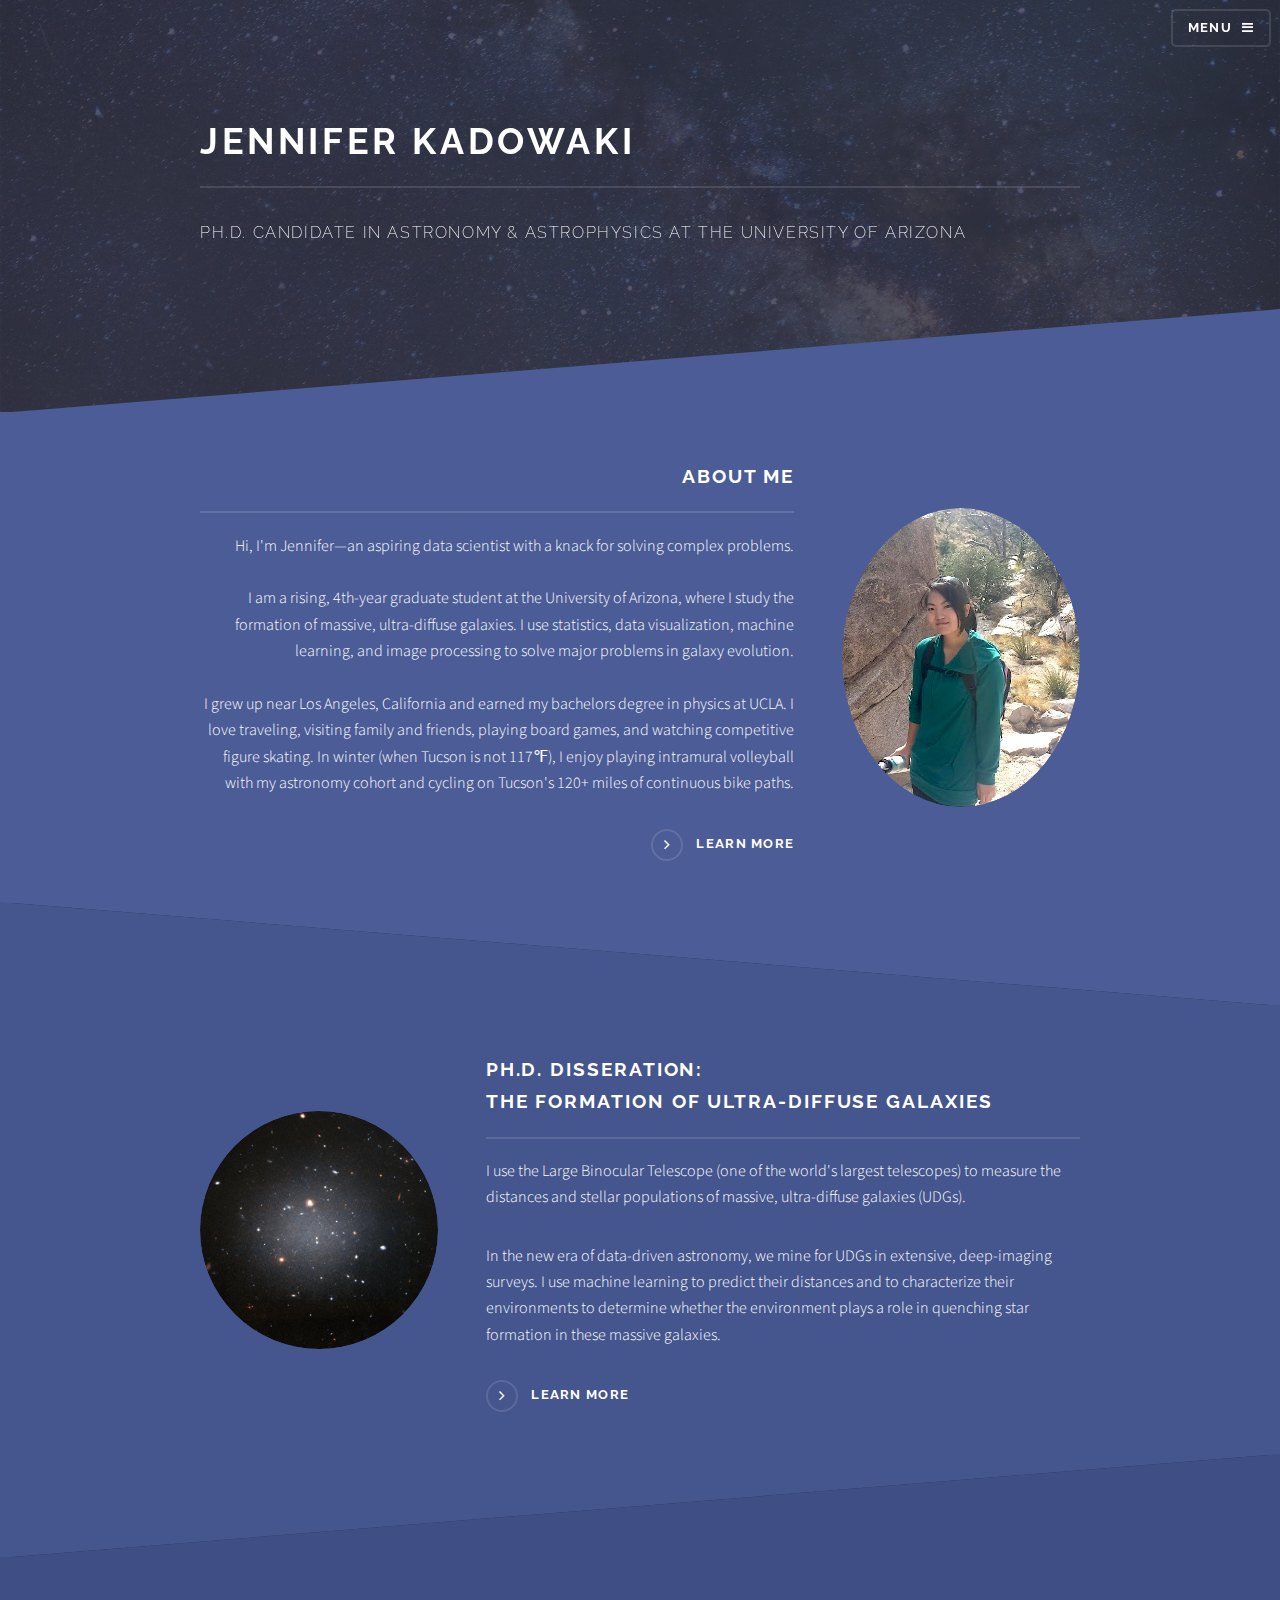
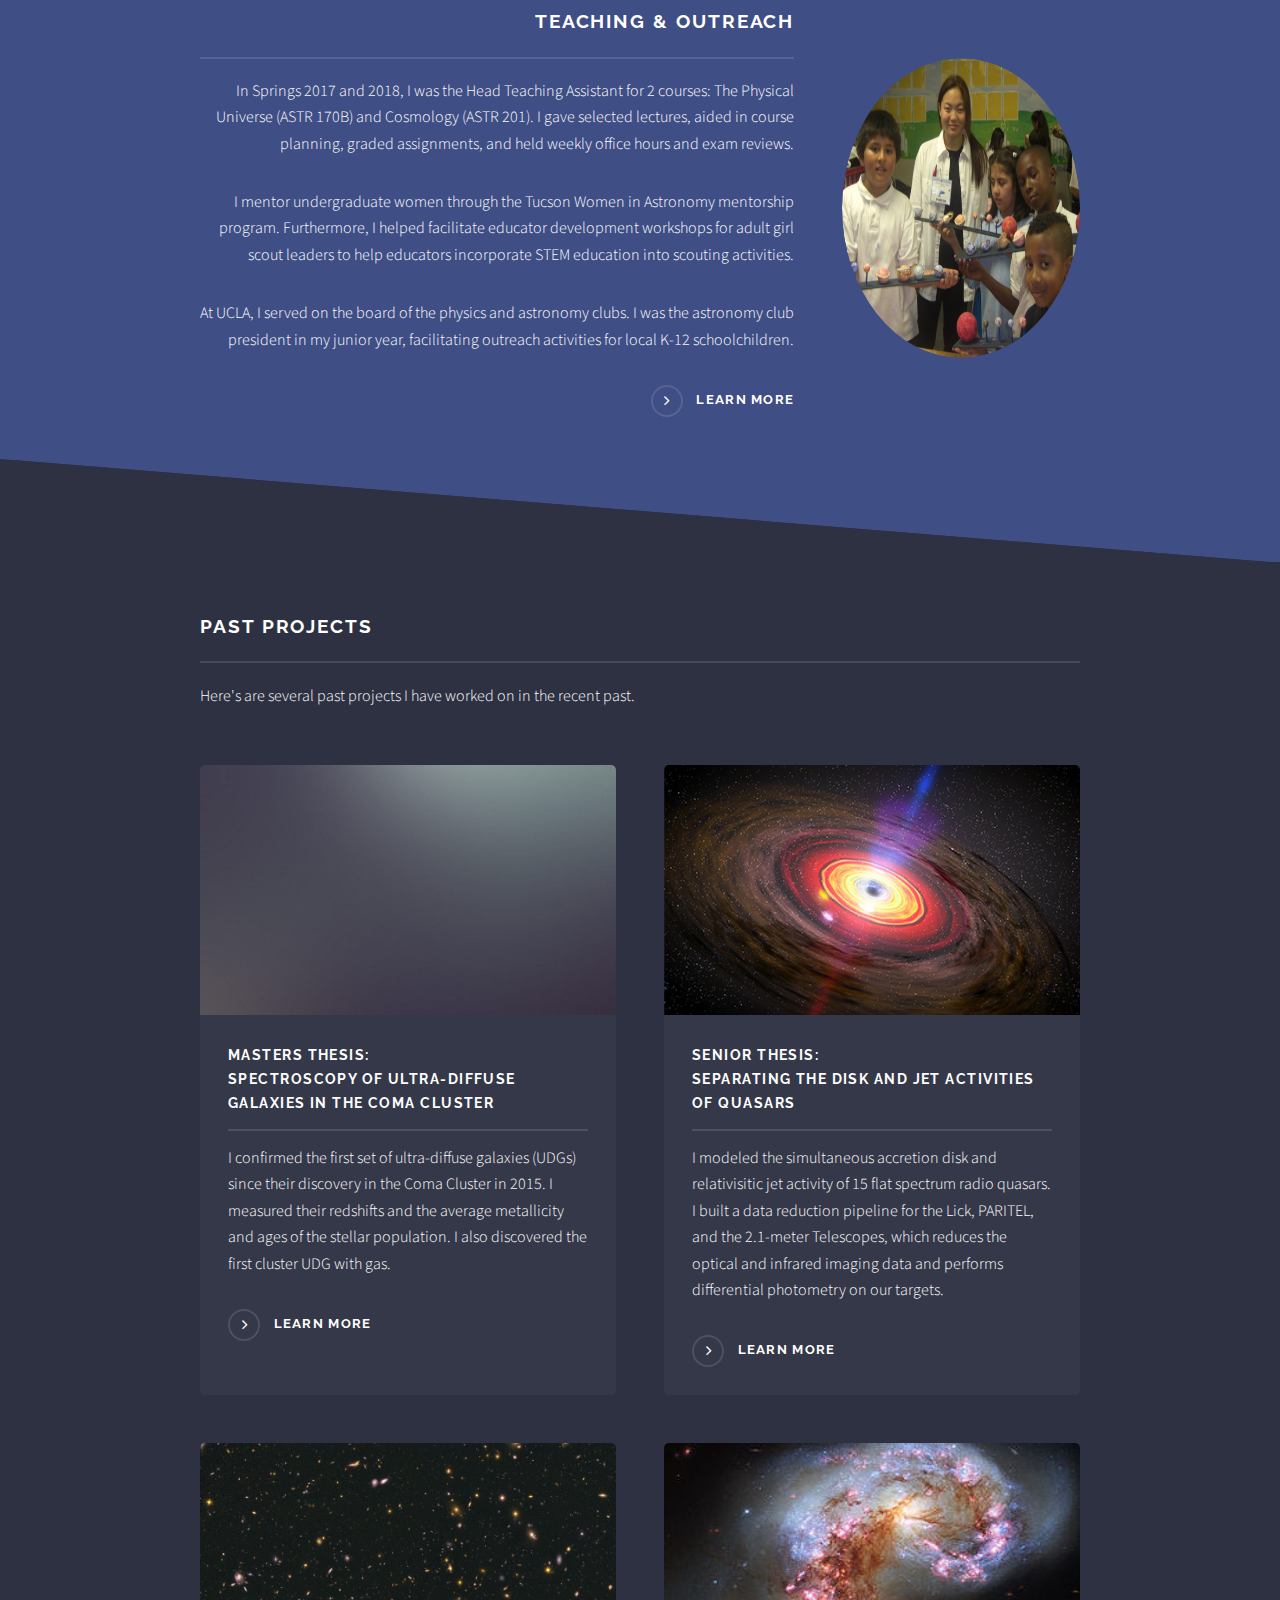
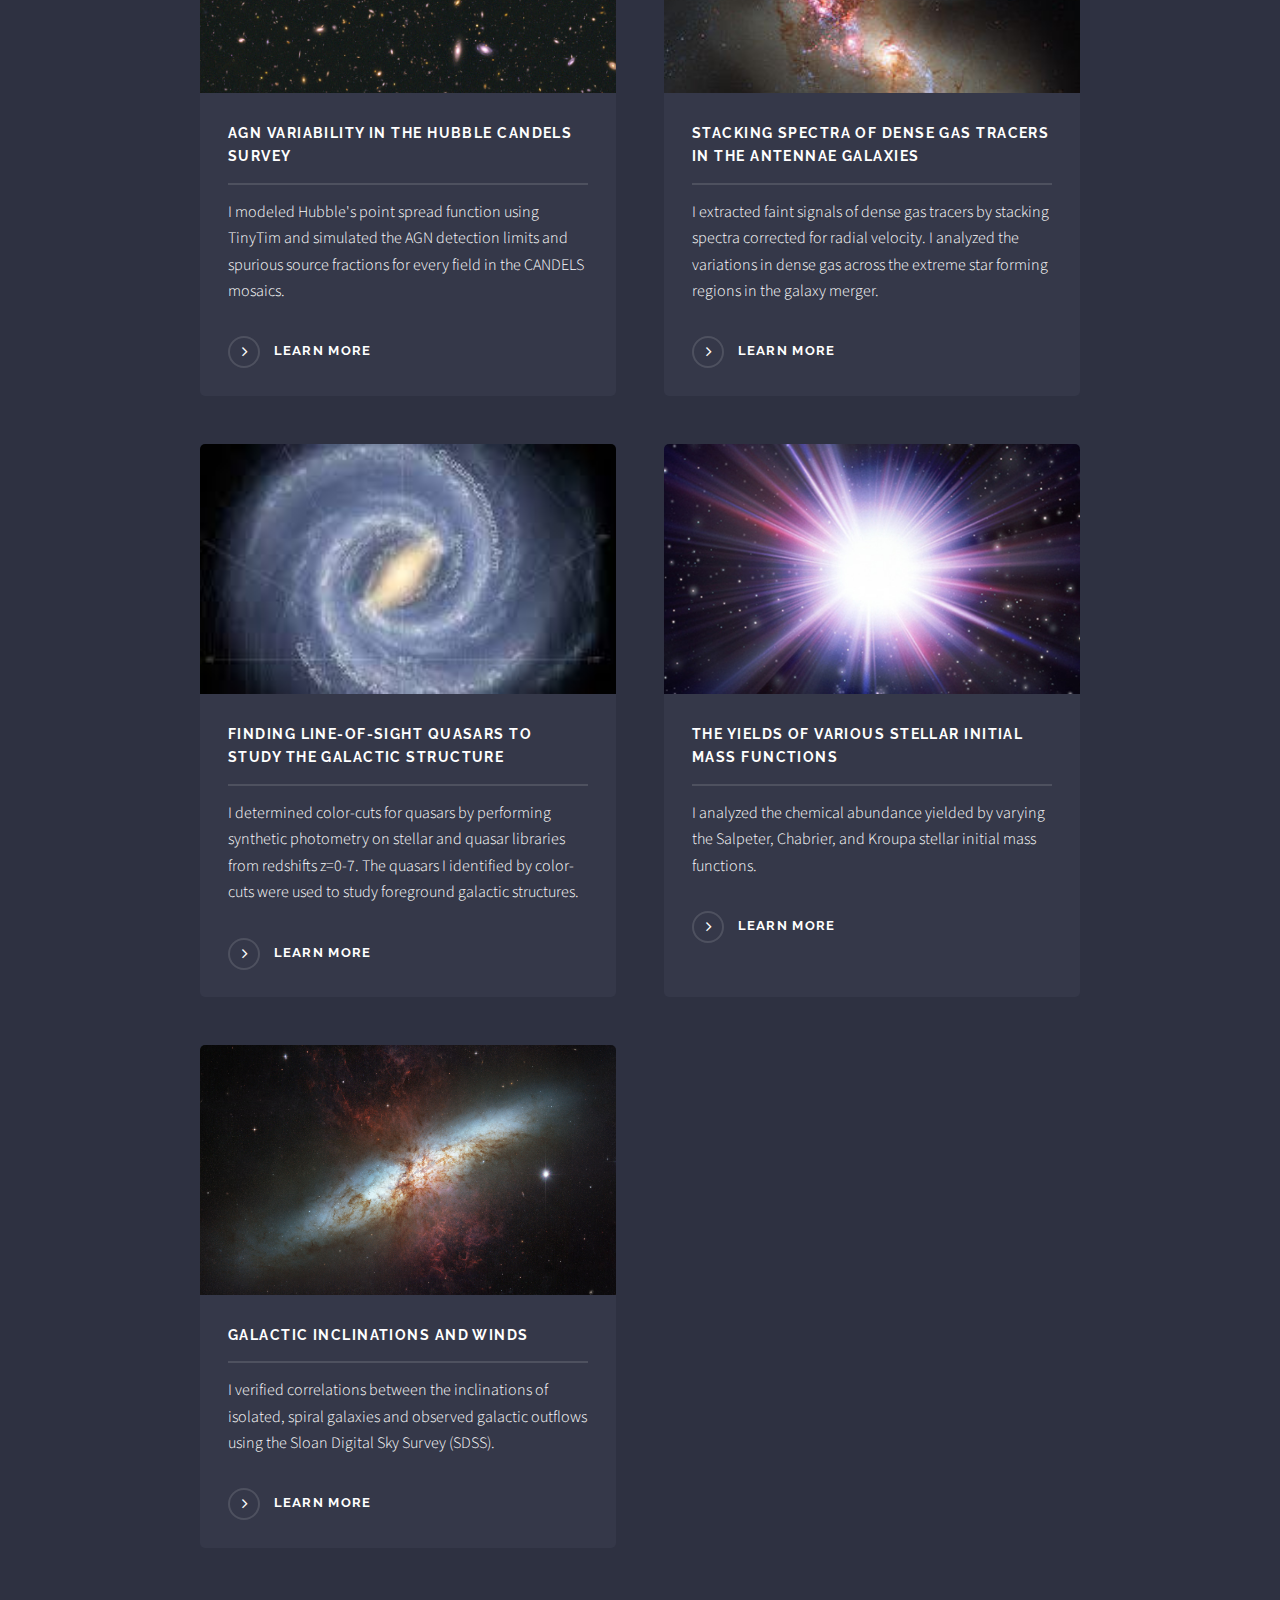
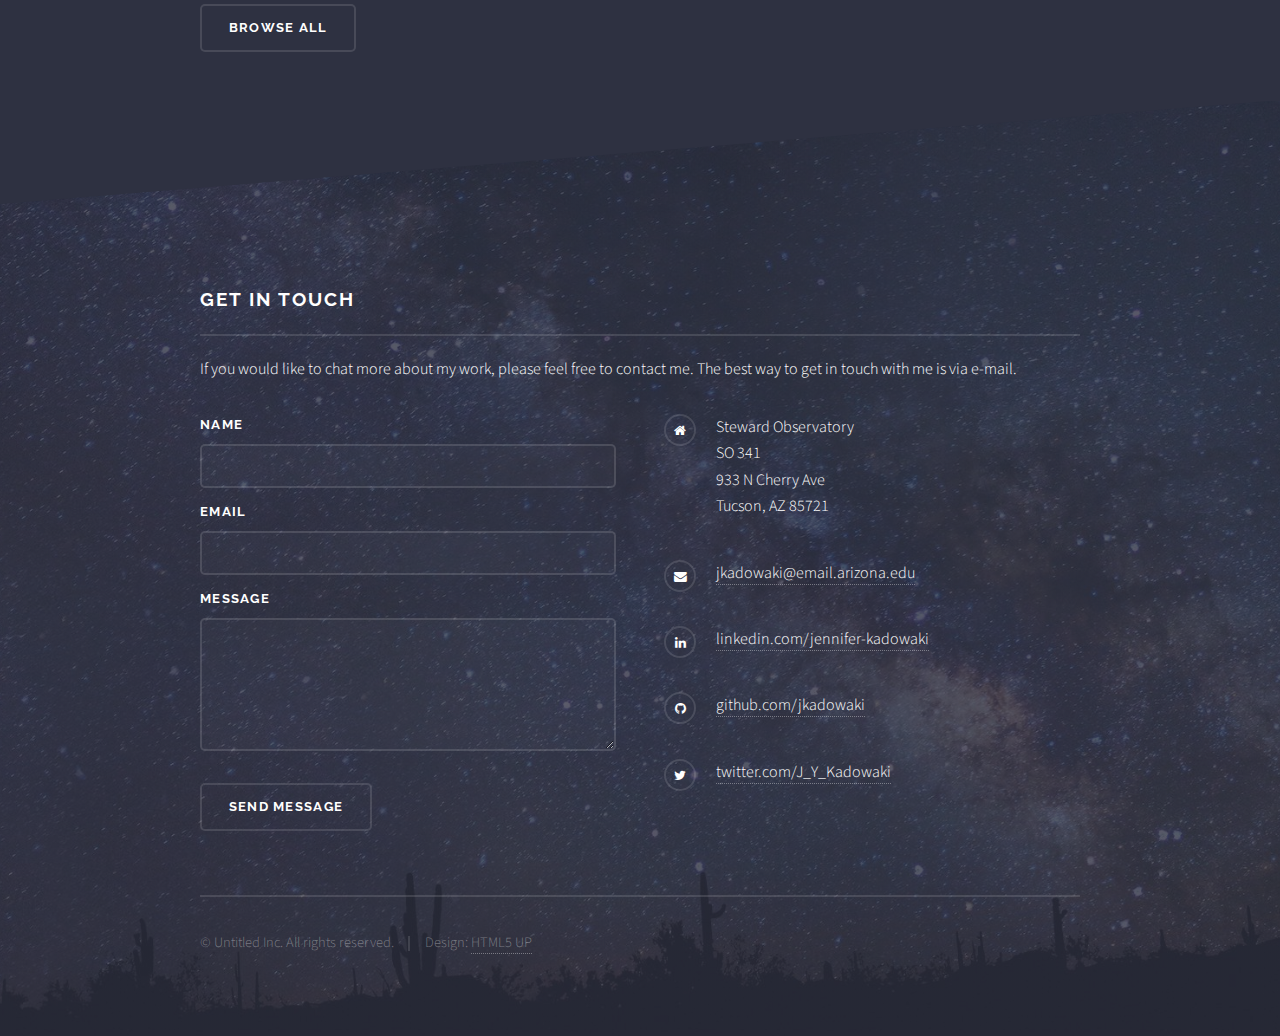
==== commit 67392155: "Fixed grammar. Improved context. Removed extraneous info." ====
--- a/index.html
+++ b/index.html
@@ -65,7 +65,7 @@
 										<h2 class="major">About Me</h2>
                                         <p>Hi, I'm Jennifer&#8212;an aspiring data scientist with a knack for solving complex problems.
                                            </br> </br>
-                                           I am rising, 4th-year graduate student at the University of Arizona, where  I study the formation of massive, ultra-diffuse galaxies. I use statistics, data visualization, machine learning, and image processing to solve major problems in astronomy.
+                                           I am a rising, 4th-year graduate student at the University of Arizona, where  I study the formation of massive, ultra-diffuse galaxies. I use statistics, data visualization, machine learning, and image processing to solve major problems in galaxy evolution.
                                            </br> </br>
                                            I grew up near Los Angeles, California and earned my bachelors degree in physics at UCLA. I love traveling, visiting family and friends, playing board games, and watching competitive figure skating. In winter (when Tucson is not 117&#8457;), I enjoy playing intramural volleyball with my astronomy cohort and cycling on Tucson's 120+ miles of continuous bike paths. </p>
 										<a href="#" class="special">Learn more</a>
@@ -90,12 +90,14 @@
 						<!-- Three -->
 							<section id="three" class="wrapper spotlight style3">
 								<div class="inner">
-									<a href="#" class="image"><img src="images/pic03.jpg" alt="" /></a>
+									<a href="#" class="image"><img src="images/outreach.png" height=300 alt="" /></a>
 									<div class="content">
 										<h2 class="major">Teaching &amp; Outreach</h2>
-                                        <p>I served as the Head Teaching Assistant (TA) for 2 courses: The Physical Universe (ASTR 170B) and Cosmology (ASTR 201) for Spring 2017 and Spring 2018 semesters. In addition to course planning, grading, and holding exam reviews, weekly homework sessions, and biweekly office hours, I gave lectures on special topics.</p>
+                                        <p>In Springs 2017 and 2018, I was the Head Teaching Assistant for 2 courses: The Physical Universe (ASTR 170B) and Cosmology (ASTR 201). I gave selected lectures, aided in course planning, graded assignments, and held weekly office hours and exam reviews.</p>
                         
-                                        <p>I served as a mentor for 2 astronomy undergraduate students through the Tucson Women in Astronomy mentorship program to help the rentention rate of women (and particularly women of color) in the major. Furthermore, I helped with the </p>
+                                        <p>I mentor undergraduate women through the Tucson Women in Astronomy mentorship program. Furthermore, I helped facilitate educator development workshops for adult girl scout leaders to help educators incorporate STEM education into scouting activities.</p>
+                                        
+                                        <p>At UCLA, I served on the board of the physics and astronomy clubs. I was the astronomy club president in my junior year, facilitating outreach activities for local K-12 schoolchildren.</p>
 										<a href="#" class="special">Learn more</a>
 									</div>
 								</div>
@@ -110,43 +112,43 @@
 										<article>
 											<a href="#" class="image"><img src="images/pic04.jpg" width="300" height="250" alt="" /></a>
                                             <h3 class="major">Masters Thesis:</br>Spectroscopy of Ultra-diffuse Galaxies in the Coma Cluster</h3>
-											<p>I confirmed the first set of ultra-diffuse galaxies (UDGs) since their discovery in the Coma Cluster in 2015. I measured their redshifts and the average metallicity and ages of the stellar population. I discovered the first cluster UDG with gas.</p>
+											<p>I confirmed the first set of ultra-diffuse galaxies (UDGs) since their discovery in the Coma Cluster in 2015. I measured their redshifts and the average metallicity and ages of the stellar population. I also discovered the first cluster UDG with gas.</p>
 											<a href="#" class="special">Learn more</a>
 										</article>
 										<article>
 											<a href="#" class="image"><img src="images/quasar.jpg" width="300" height="250" alt="" /></a>
-                                            <h3 class="major">Senior Thesis:</br>Separating the Components with Optical &amp; IR Variability in Disk+Jet Quasars</h3>
-											<p>I modeled the simultaneous accretion disk activity and relativisitic jet activity of 15 flat spectrum radio quasars after monitoring them in the optical and IR over a period of 12-months. In the process, I built a data reduction pipeline for the Lick, PARITEL, and the 2.1-meter Telescopes, which reduces the optical and infrared imaging data and performs differential photometry on our targets. </p>
+                                            <h3 class="major">Senior Thesis:</br>Separating the Disk and Jet Activities of Quasars</h3>
+											<p>I modeled the simultaneous accretion disk and relativisitic jet activity of 15 flat spectrum radio quasars. I built a data reduction pipeline for the Lick, PARITEL, and the 2.1-meter Telescopes, which reduces the optical and infrared imaging data and performs differential photometry on our targets. </p>
 											<a href="#" class="special">Learn more</a>
 										</article>
 										<article>
 											<a href="#" class="image"><img src="images/hubble.jpeg" width="300" height="250" alt="" /></a>
 											<h3 class="major">AGN Variability in the Hubble CANDELS Survey</h3>
-                                            <p>Modeled Hubble's point spread function using TinyTim. Simulated the AGN detection limits and spurious source fractions for every field in the CANDELS mosaics.</p>
+                                            <p>I modeled Hubble's point spread function using TinyTim and simulated the AGN detection limits and spurious source fractions for every field in the CANDELS mosaics.</p>
 											<a href="#" class="special">Learn more</a>
 										</article>
 										<article>
 											<a href="#" class="image"><img src="images/antennae.jpg" width="300" height="250" alt=""/></a>
 											<h3 class="major">Stacking Spectra of Dense Gas Tracers in the Antennae Galaxies</h3>
-                                            <p>Extracted faint signals of dense gas tracers by stacking spectra corrected for radial velocity. Analyzed the variations in dense gas across the extreme star forming regions in the galaxy merger.</p>
+                                            <p>I extracted faint signals of dense gas tracers by stacking spectra corrected for radial velocity. I analyzed the variations in dense gas across the extreme star forming regions in the galaxy merger.</p>
 											<a href="#" class="special">Learn more</a>
 										</article>
                                         <article>
                                             <a href="#" class="image"><img src="images/milkyway.jpeg" width="300" height="250" alt="" /></a>
                                             <h3 class="major">Finding Line-of-Sight Quasars to Study the Galactic Structure</h3>
-                                            <p>Determine color-cuts for quasars by performing synthetic photometry on stellar and quasar libraries from redshifts z=0-7. Used quasars identified by color-cuts to study foreground galactic structures.</p>
+                                            <p>I determined color-cuts for quasars by performing synthetic photometry on stellar and quasar libraries from redshifts z=0-7. The quasars I identified by color-cuts were used to study foreground galactic structures.</p>
                                             <a href="#" class="special">Learn more</a>
                                         </article>
                                         <article>
                                             <a href="#" class="image"><img src="images/supernova.jpg" width="300" height="250" alt="" /></a>
-                                            <h3 class="major">Chemical Abundances Yields of Different Stellar Initial Mass Functions</h3>
-                                            <p>Analyzed the chemical abundance yields in supernovae by varying the Salpeter, Chabrier, and Kroupa stellar initial mass functions.</p>
+                                            <h3 class="major">The Yields of Various Stellar Initial Mass Functions</h3>
+                                            <p>I analyzed the chemical abundance yielded by varying the Salpeter, Chabrier, and Kroupa stellar initial mass functions.</p>
                                             <a href="#" class="special">Learn more</a>
                                         </article>
                                         <article>
                                             <a href="#" class="image"><img src="images/m82.jpg" width="300" height="250" alt="" /></a>
                                             <h3 class="major">Galactic Inclinations and Winds</h3>
-                                            <p>Verified correlations between the inclinations of isolated, spiral galaxies and observed galactic outflows using the Sloan Digital Sky Survey (SDSS).</p>
+                                            <p>I verified correlations between the inclinations of isolated, spiral galaxies and observed galactic outflows using the Sloan Digital Sky Survey (SDSS).</p>
                                             <a href="#" class="special">Learn more</a>
                                         </article>
 									</section>
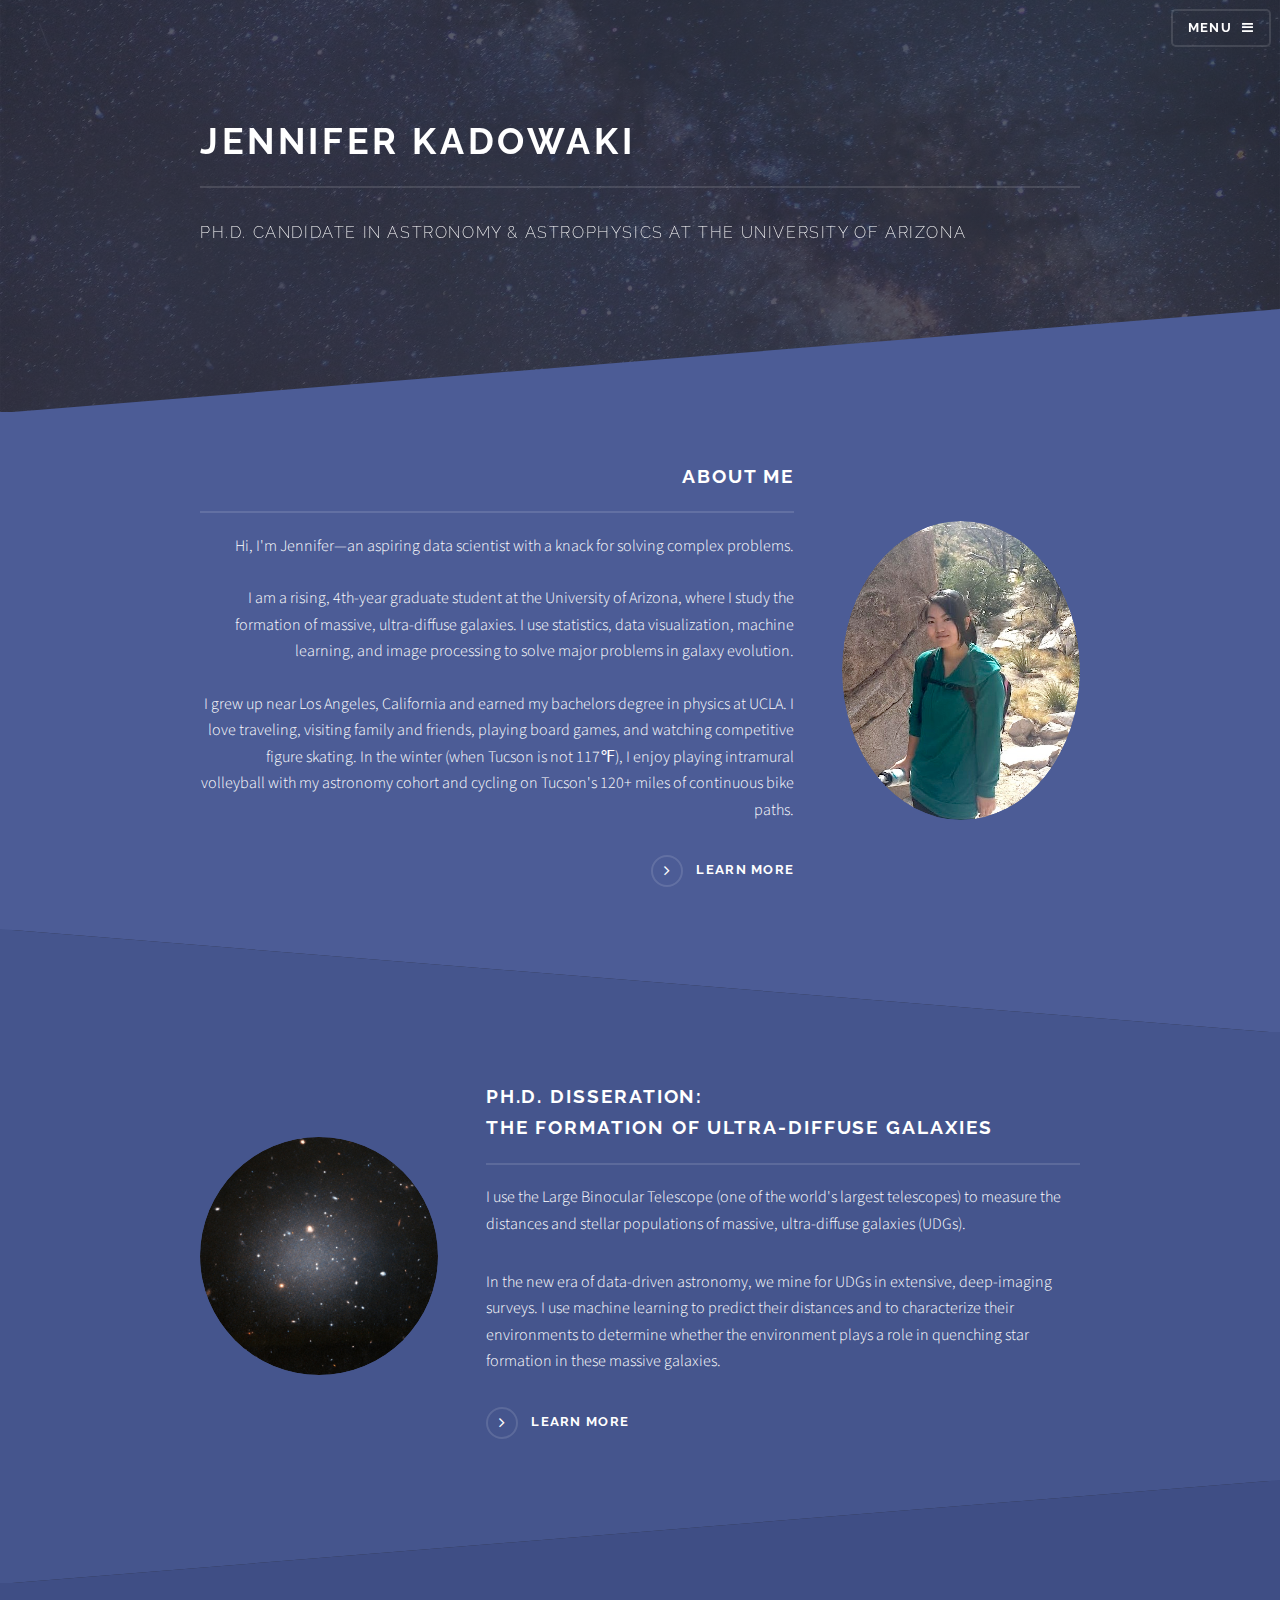
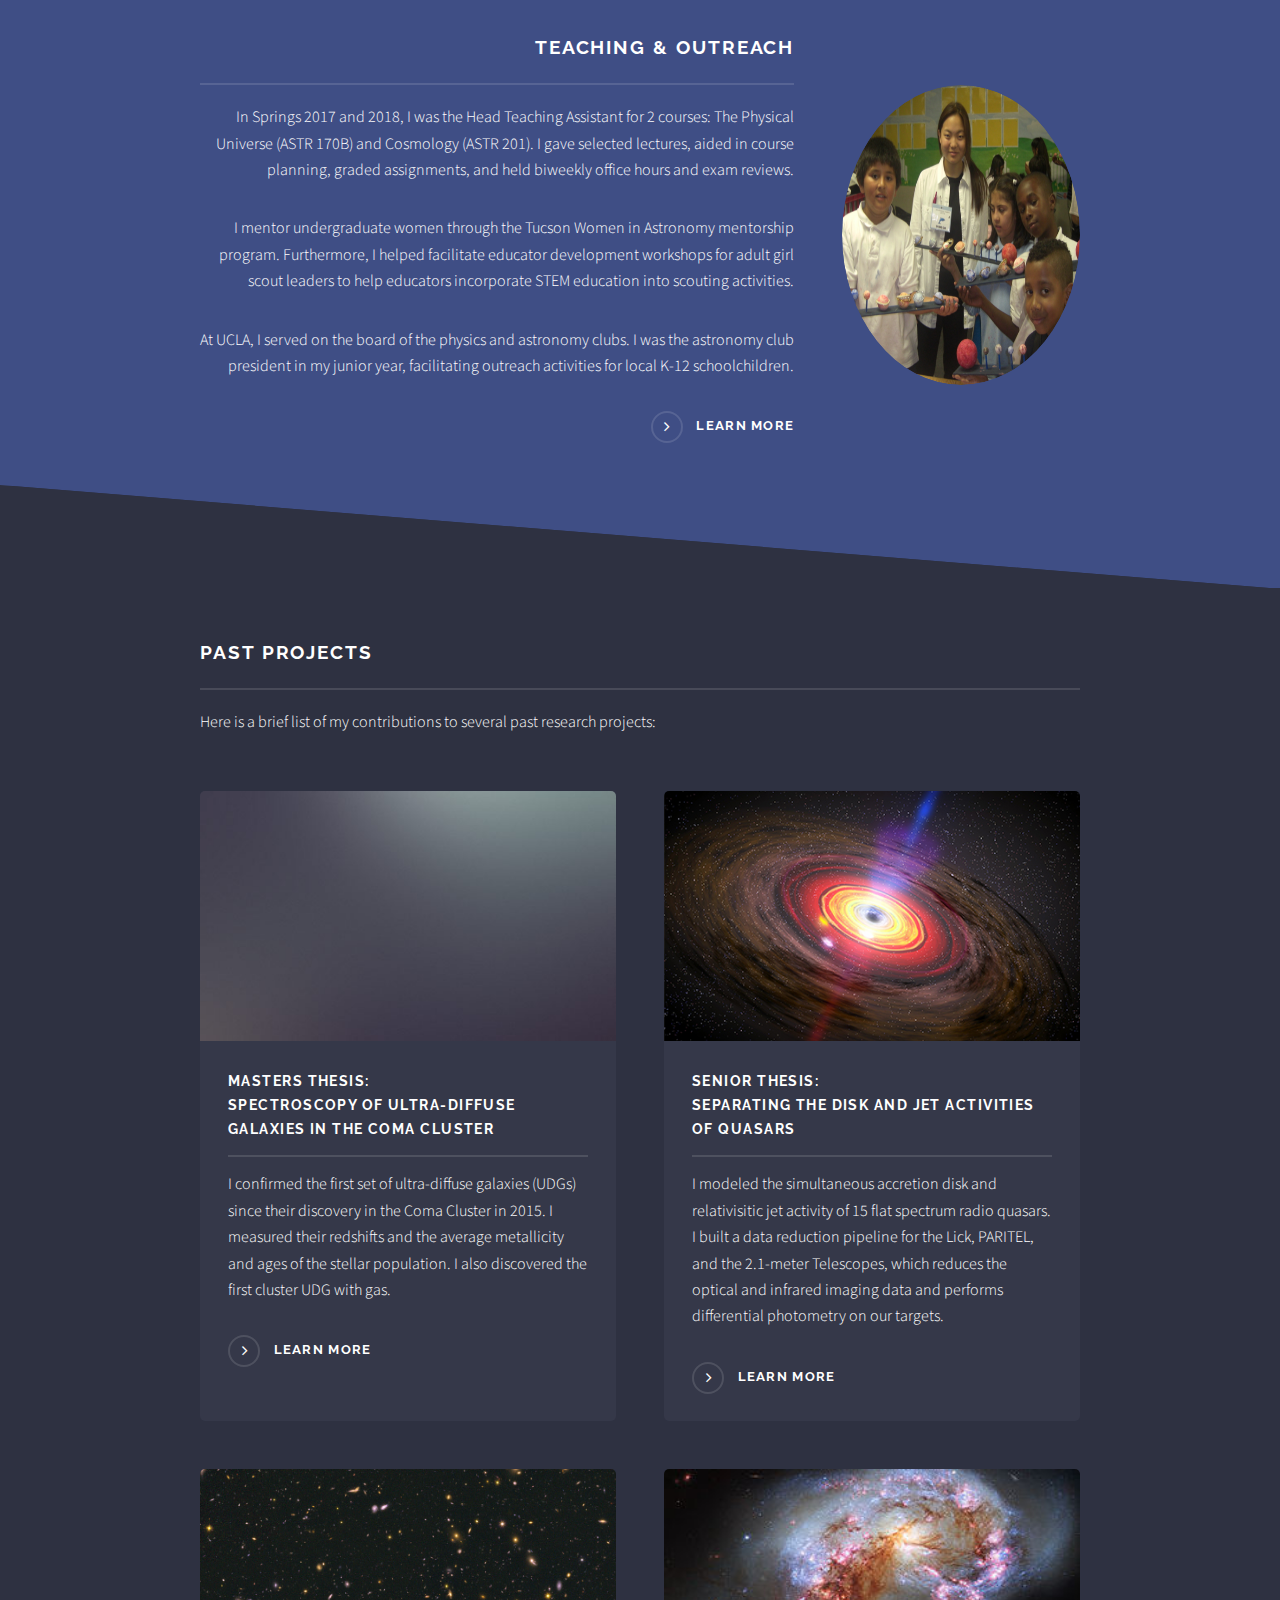
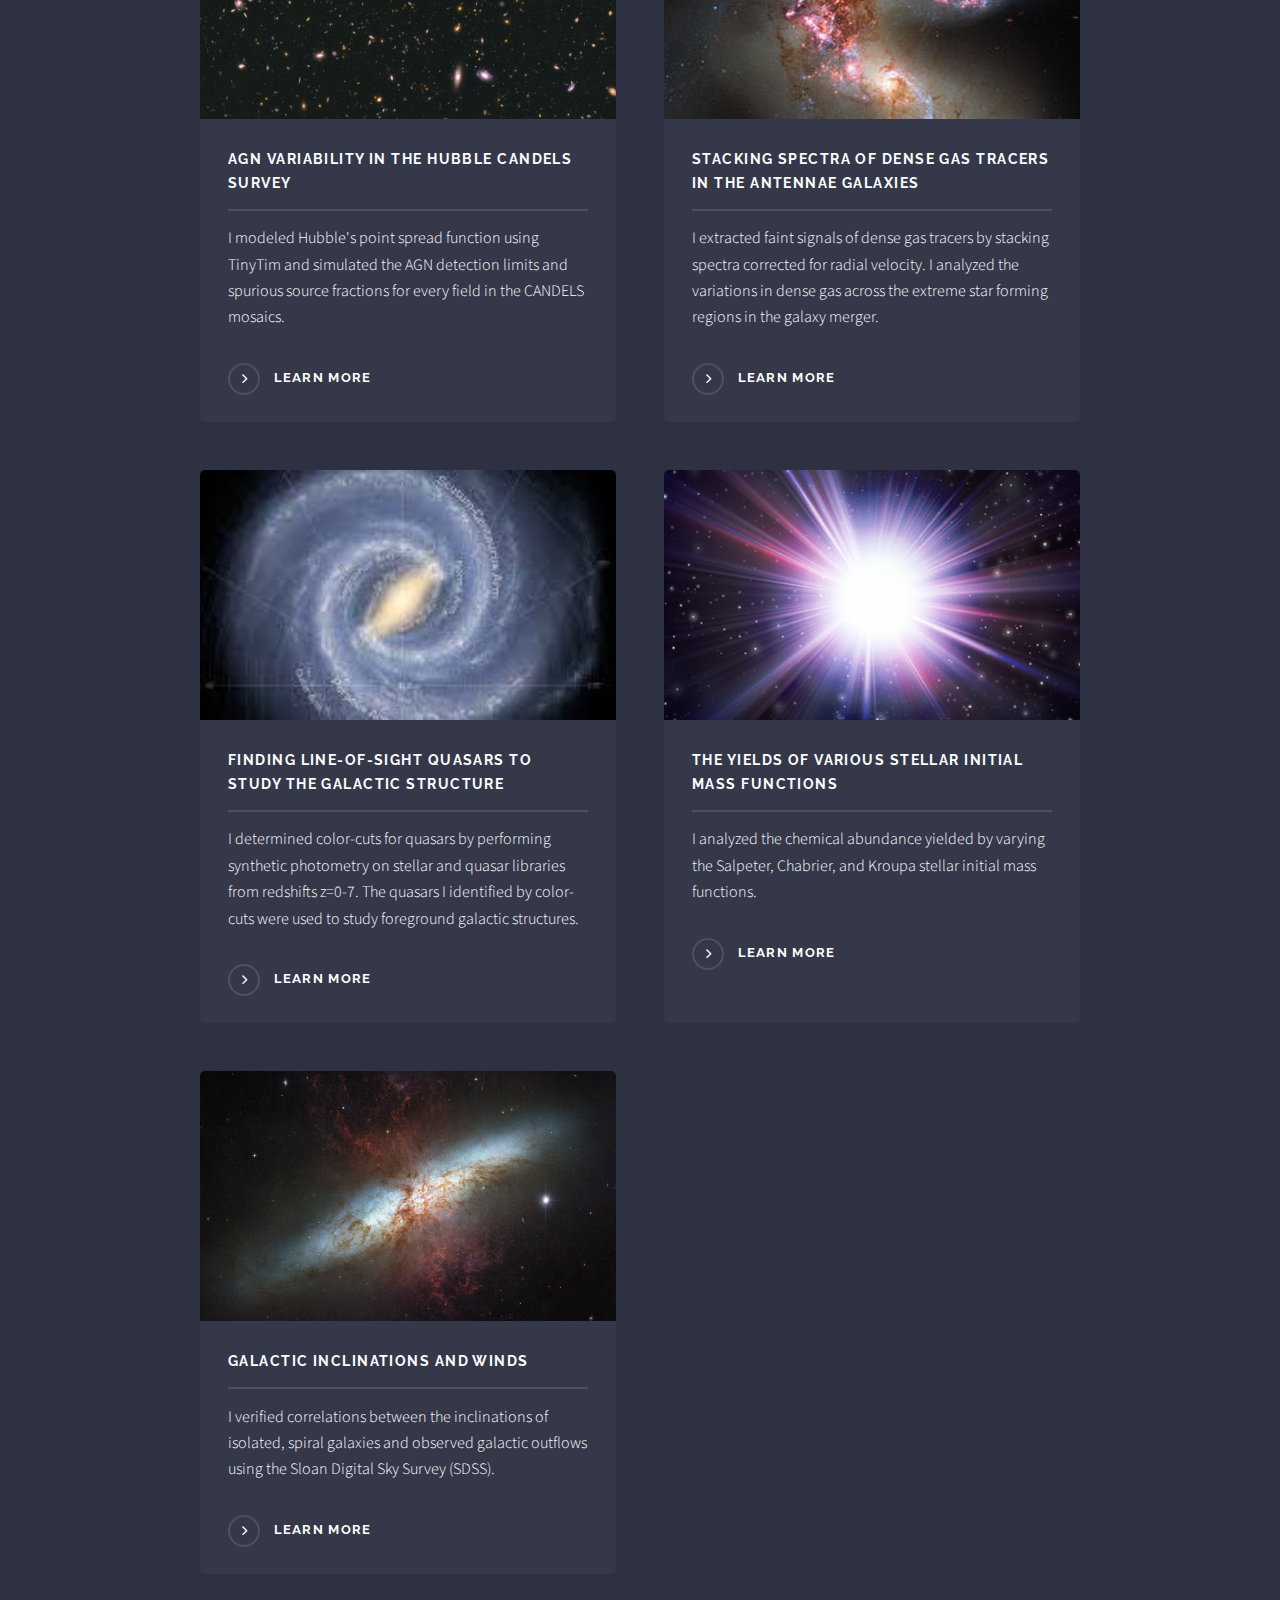
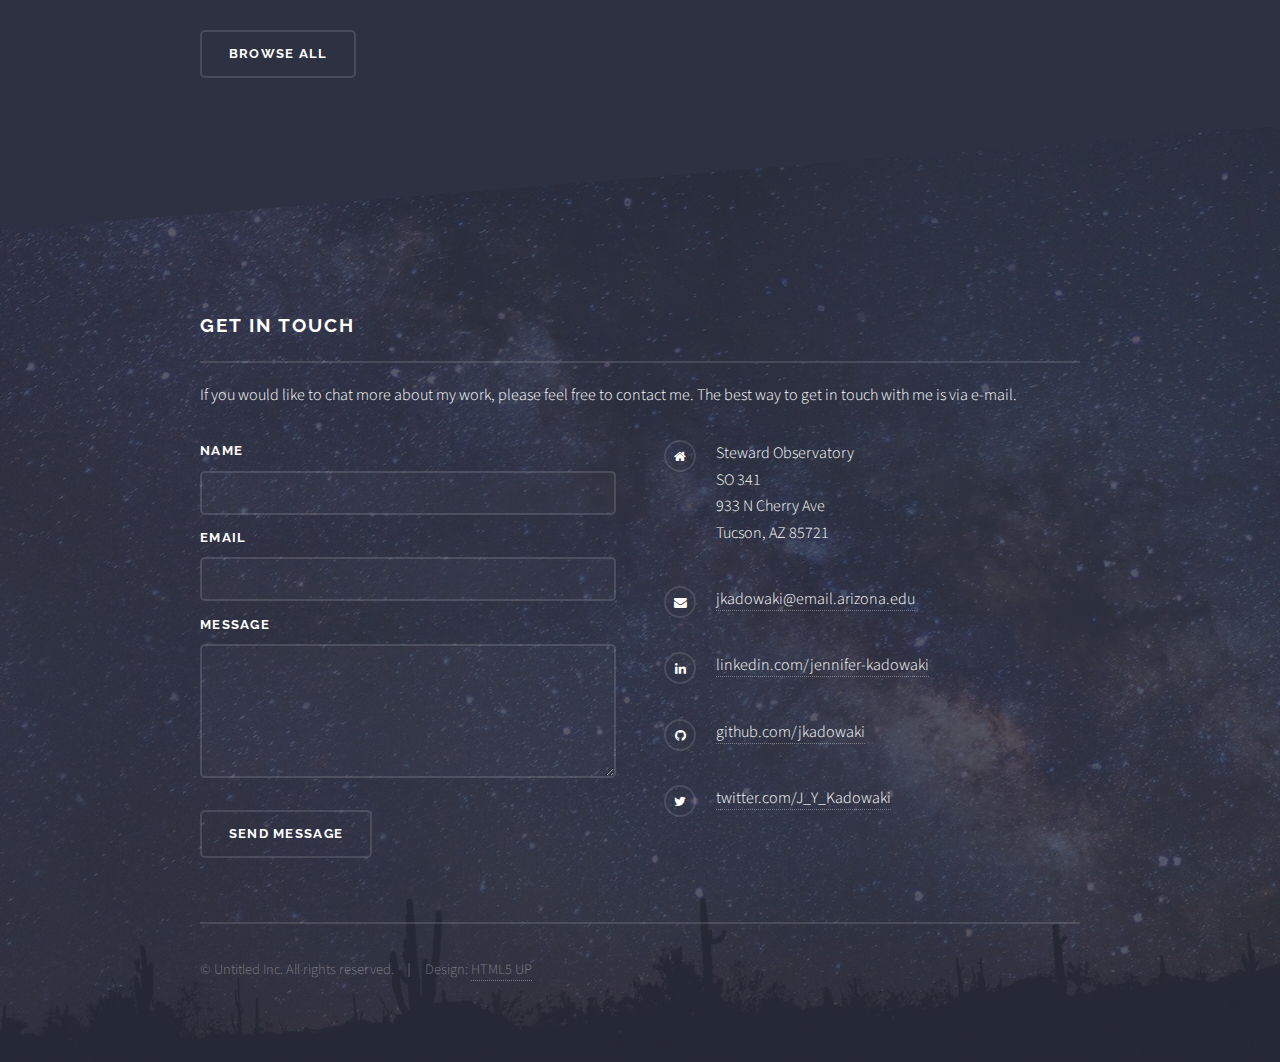
==== commit 9495276a: "Grammar Fix." ====
--- a/index.html
+++ b/index.html
@@ -67,7 +67,7 @@
                                            </br> </br>
                                            I am a rising, 4th-year graduate student at the University of Arizona, where  I study the formation of massive, ultra-diffuse galaxies. I use statistics, data visualization, machine learning, and image processing to solve major problems in galaxy evolution.
                                            </br> </br>
-                                           I grew up near Los Angeles, California and earned my bachelors degree in physics at UCLA. I love traveling, visiting family and friends, playing board games, and watching competitive figure skating. In winter (when Tucson is not 117&#8457;), I enjoy playing intramural volleyball with my astronomy cohort and cycling on Tucson's 120+ miles of continuous bike paths. </p>
+                                           I grew up near Los Angeles, California and earned my bachelors degree in physics at UCLA. I love traveling, visiting family and friends, playing board games, and watching competitive figure skating. In the winter (when Tucson is not 117&#8457;), I enjoy playing intramural volleyball with my astronomy cohort and cycling on Tucson's 120+ miles of continuous bike paths. </p>
 										<a href="#" class="special">Learn more</a>
 									</div>
 								</div>
@@ -93,7 +93,7 @@
 									<a href="#" class="image"><img src="images/outreach.png" height=300 alt="" /></a>
 									<div class="content">
 										<h2 class="major">Teaching &amp; Outreach</h2>
-                                        <p>In Springs 2017 and 2018, I was the Head Teaching Assistant for 2 courses: The Physical Universe (ASTR 170B) and Cosmology (ASTR 201). I gave selected lectures, aided in course planning, graded assignments, and held weekly office hours and exam reviews.</p>
+                                        <p>In Springs 2017 and 2018, I was the Head Teaching Assistant for 2 courses: The Physical Universe (ASTR 170B) and Cosmology (ASTR 201). I gave selected lectures, aided in course planning, graded assignments, and held biweekly office hours and exam reviews.</p>
                         
                                         <p>I mentor undergraduate women through the Tucson Women in Astronomy mentorship program. Furthermore, I helped facilitate educator development workshops for adult girl scout leaders to help educators incorporate STEM education into scouting activities.</p>
                                         
@@ -107,7 +107,7 @@
 							<section id="four" class="wrapper alt style1">
 								<div class="inner">
 									<h2 class="major">Past Projects</h2>
-									<p>Here's are several past projects I have worked on in the recent past.</p>
+                                    <p>Here is a brief list of my contributions to several past research projects:</p>
 									<section class="features">
 										<article>
 											<a href="#" class="image"><img src="images/pic04.jpg" width="300" height="250" alt="" /></a>
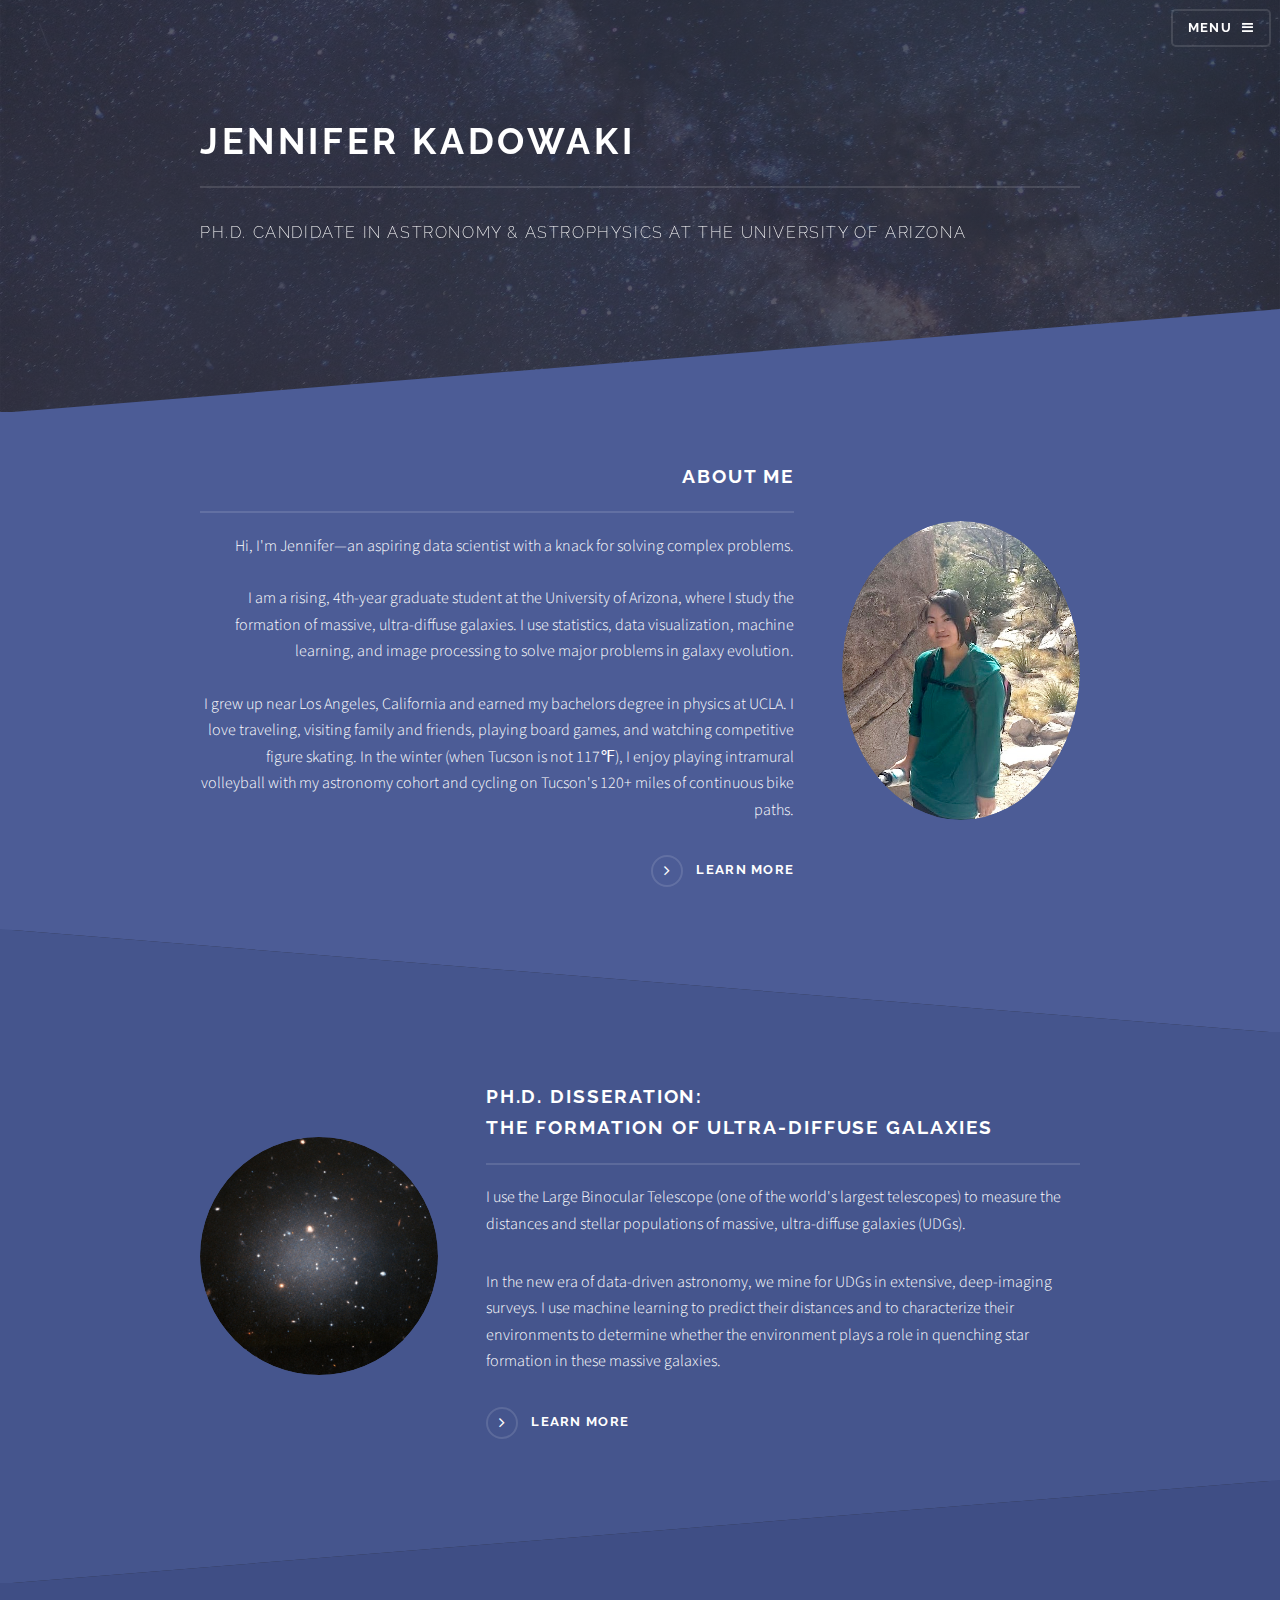
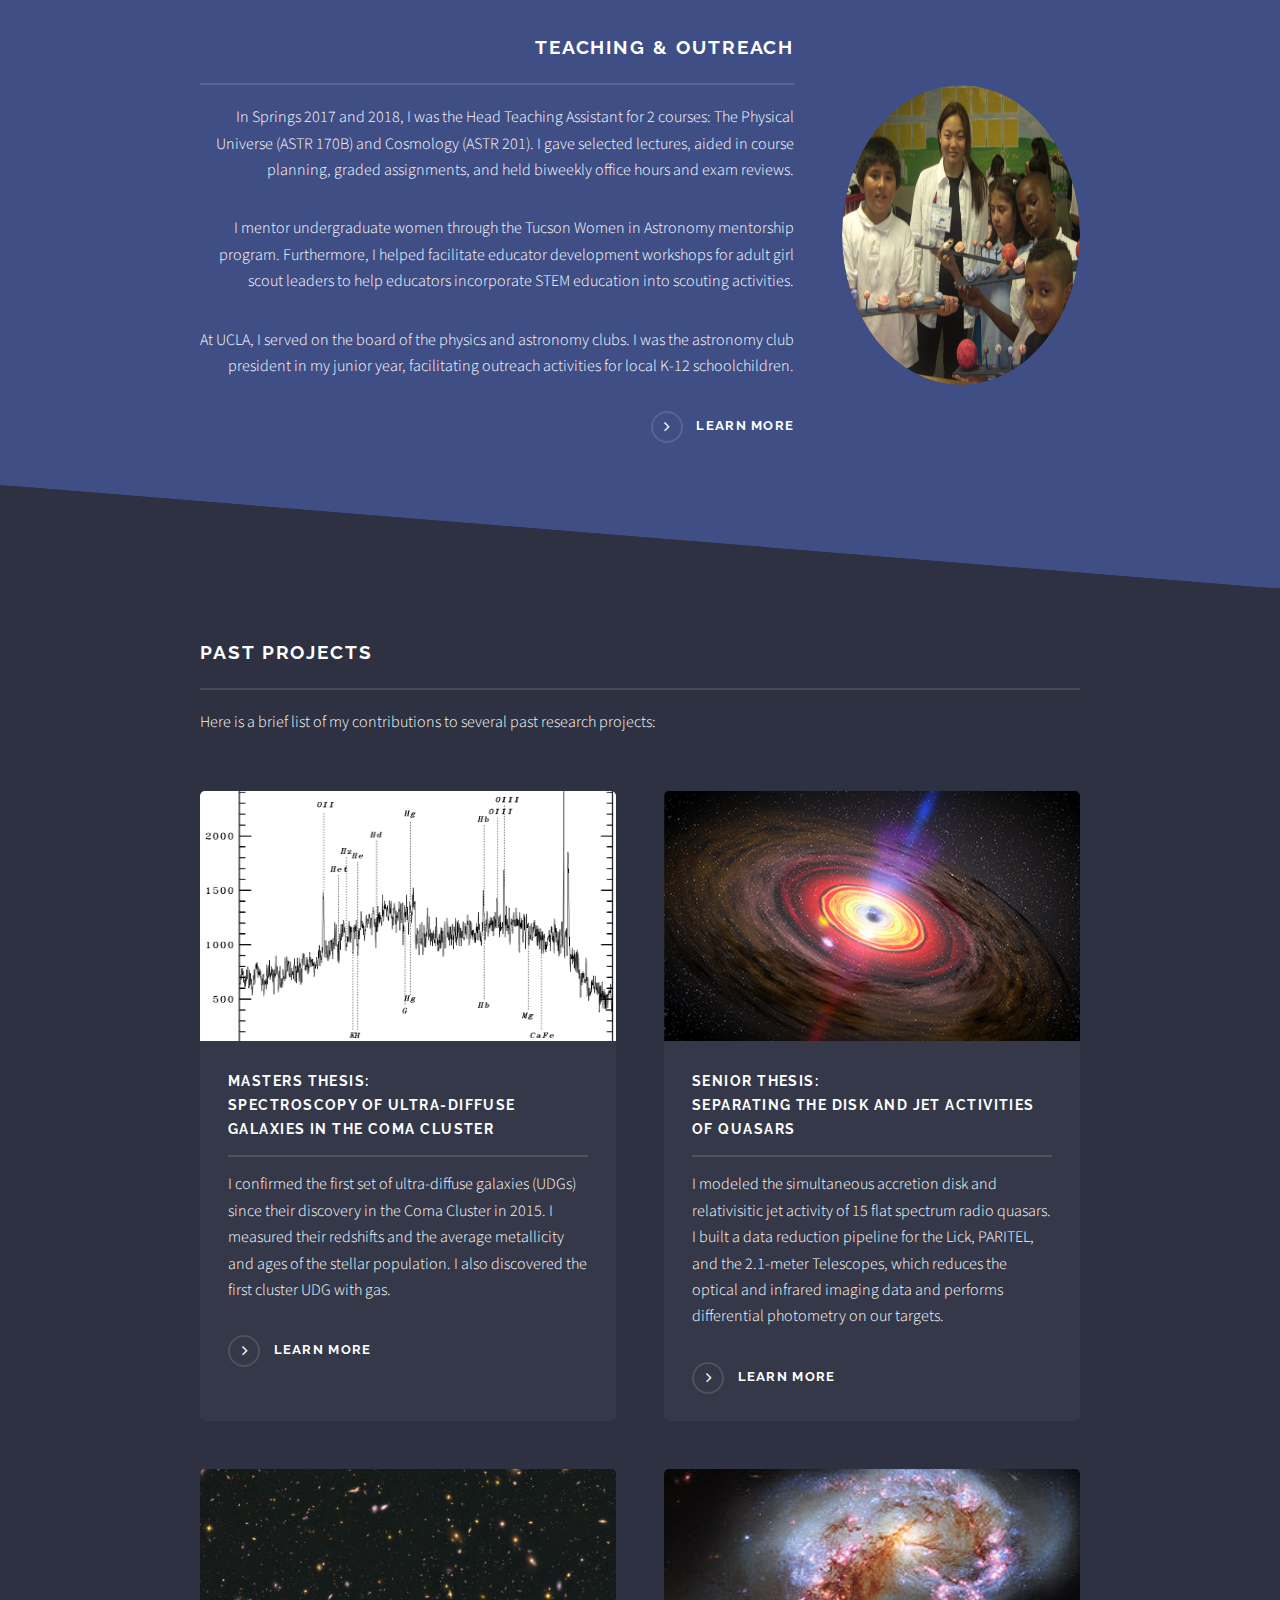
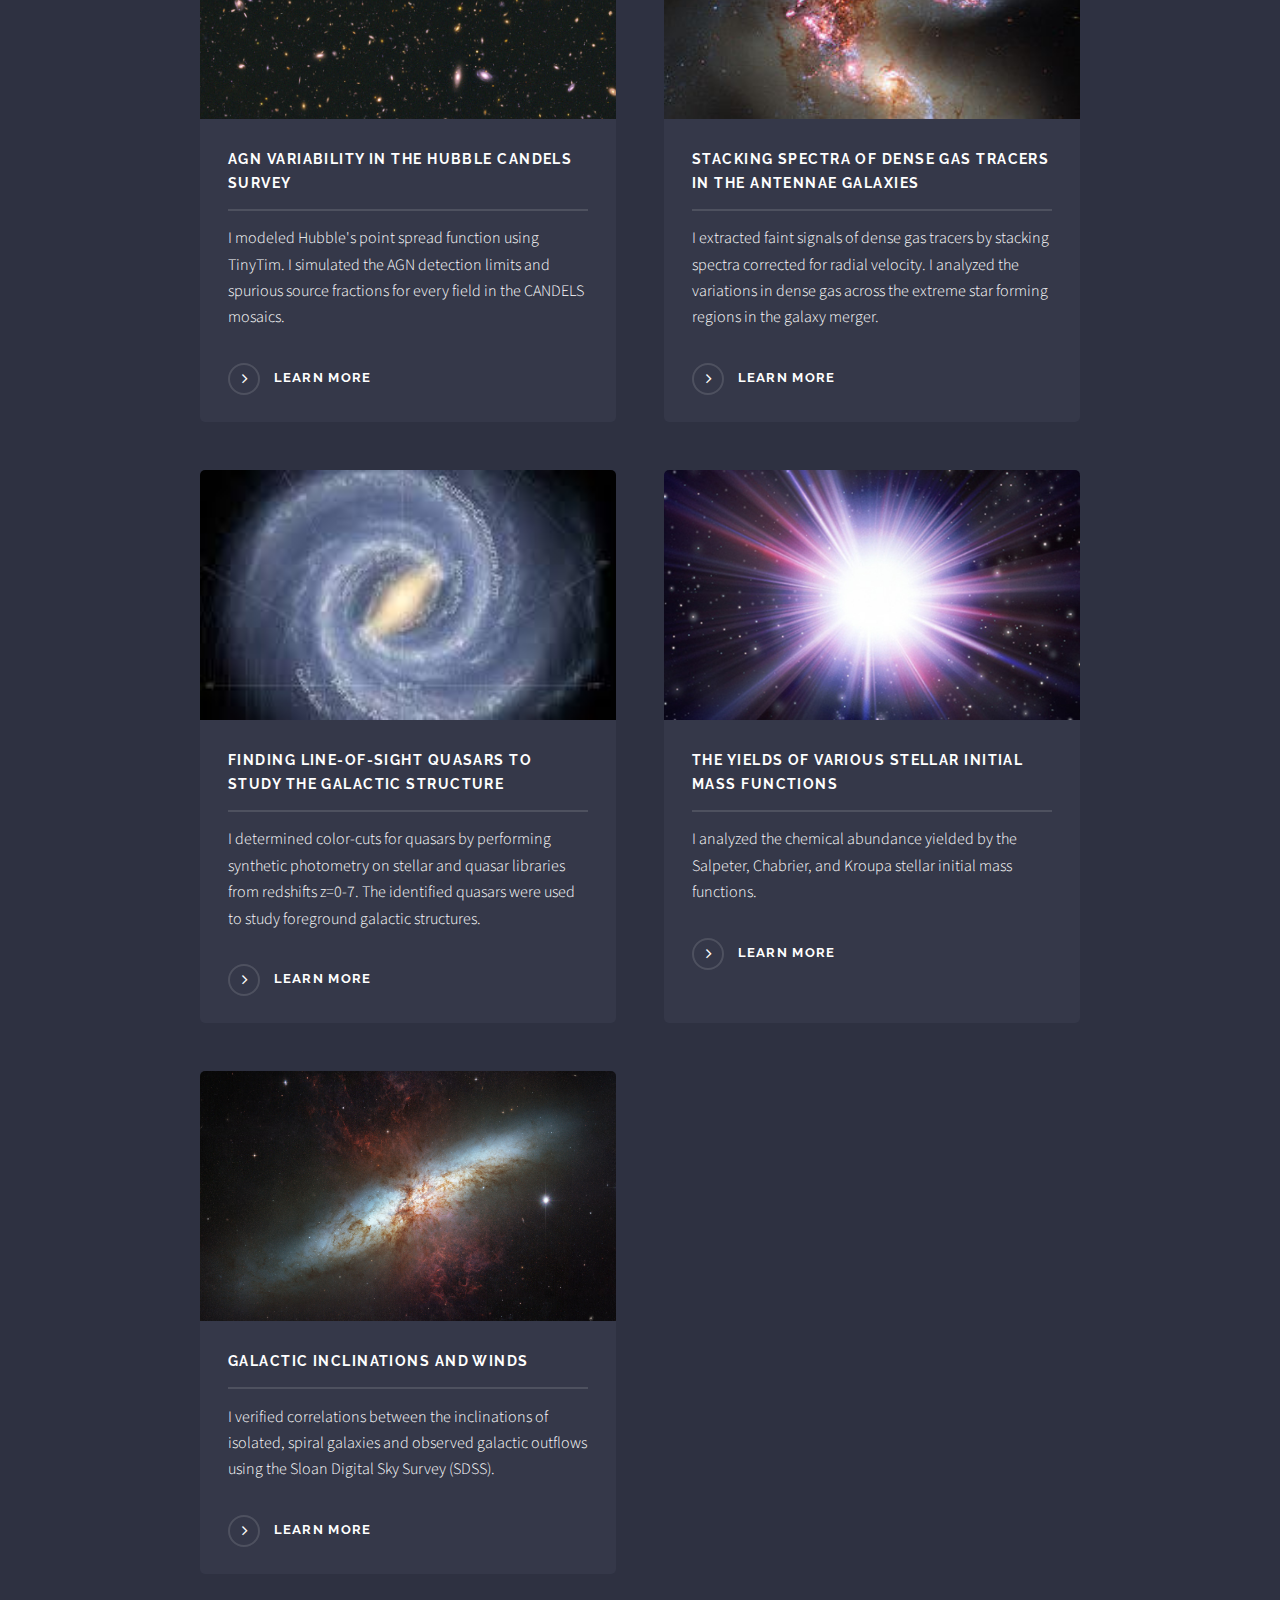
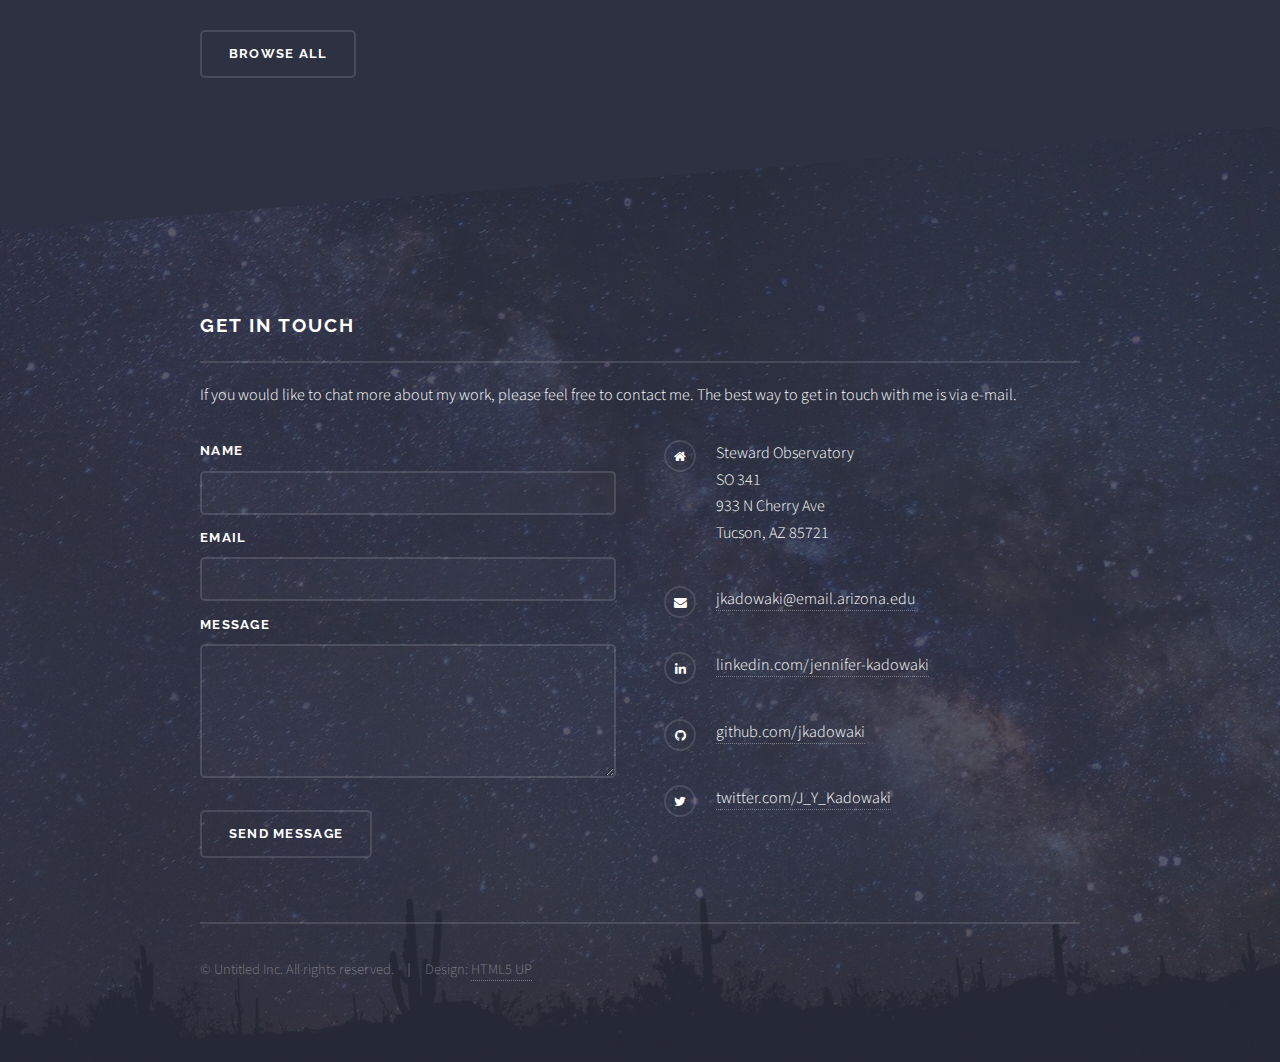
==== commit 12447164: "Mild Wording Edit + Added Image" ====
--- a/index.html
+++ b/index.html
@@ -110,7 +110,7 @@
                                     <p>Here is a brief list of my contributions to several past research projects:</p>
 									<section class="features">
 										<article>
-											<a href="#" class="image"><img src="images/pic04.jpg" width="300" height="250" alt="" /></a>
+											<a href="#" class="image"><img src="images/PU0914401_spec.png" width="300" height="250" alt="" /></a>
                                             <h3 class="major">Masters Thesis:</br>Spectroscopy of Ultra-diffuse Galaxies in the Coma Cluster</h3>
 											<p>I confirmed the first set of ultra-diffuse galaxies (UDGs) since their discovery in the Coma Cluster in 2015. I measured their redshifts and the average metallicity and ages of the stellar population. I also discovered the first cluster UDG with gas.</p>
 											<a href="#" class="special">Learn more</a>
@@ -124,7 +124,7 @@
 										<article>
 											<a href="#" class="image"><img src="images/hubble.jpeg" width="300" height="250" alt="" /></a>
 											<h3 class="major">AGN Variability in the Hubble CANDELS Survey</h3>
-                                            <p>I modeled Hubble's point spread function using TinyTim and simulated the AGN detection limits and spurious source fractions for every field in the CANDELS mosaics.</p>
+                                            <p>I modeled Hubble's point spread function using TinyTim. I simulated the AGN detection limits and spurious source fractions for every field in the CANDELS mosaics.</p>
 											<a href="#" class="special">Learn more</a>
 										</article>
 										<article>
@@ -136,13 +136,13 @@
                                         <article>
                                             <a href="#" class="image"><img src="images/milkyway.jpeg" width="300" height="250" alt="" /></a>
                                             <h3 class="major">Finding Line-of-Sight Quasars to Study the Galactic Structure</h3>
-                                            <p>I determined color-cuts for quasars by performing synthetic photometry on stellar and quasar libraries from redshifts z=0-7. The quasars I identified by color-cuts were used to study foreground galactic structures.</p>
+                                            <p>I determined color-cuts for quasars by performing synthetic photometry on stellar and quasar libraries from redshifts z=0-7. The identified quasars were used to study foreground galactic structures.</p>
                                             <a href="#" class="special">Learn more</a>
                                         </article>
                                         <article>
                                             <a href="#" class="image"><img src="images/supernova.jpg" width="300" height="250" alt="" /></a>
                                             <h3 class="major">The Yields of Various Stellar Initial Mass Functions</h3>
-                                            <p>I analyzed the chemical abundance yielded by varying the Salpeter, Chabrier, and Kroupa stellar initial mass functions.</p>
+                                            <p>I analyzed the chemical abundance yielded by the Salpeter, Chabrier, and Kroupa stellar initial mass functions.</p>
                                             <a href="#" class="special">Learn more</a>
                                         </article>
                                         <article>
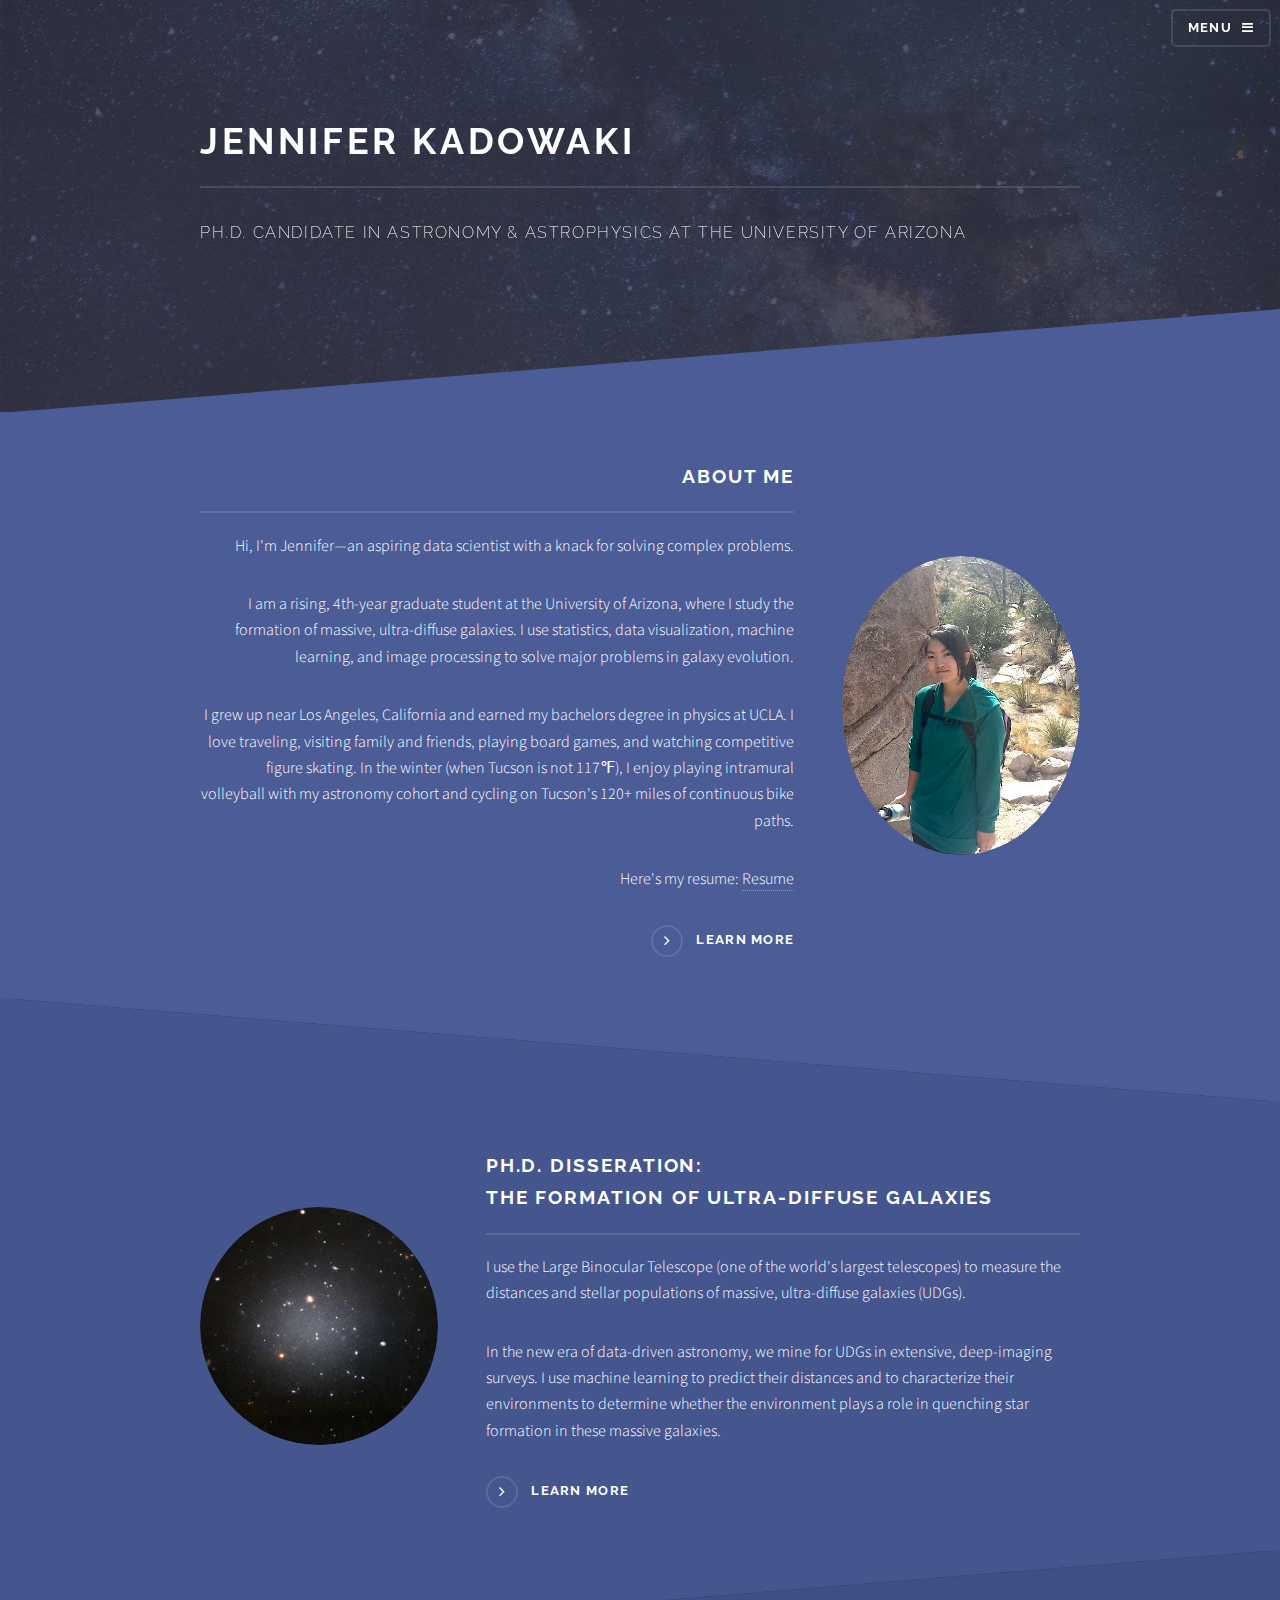
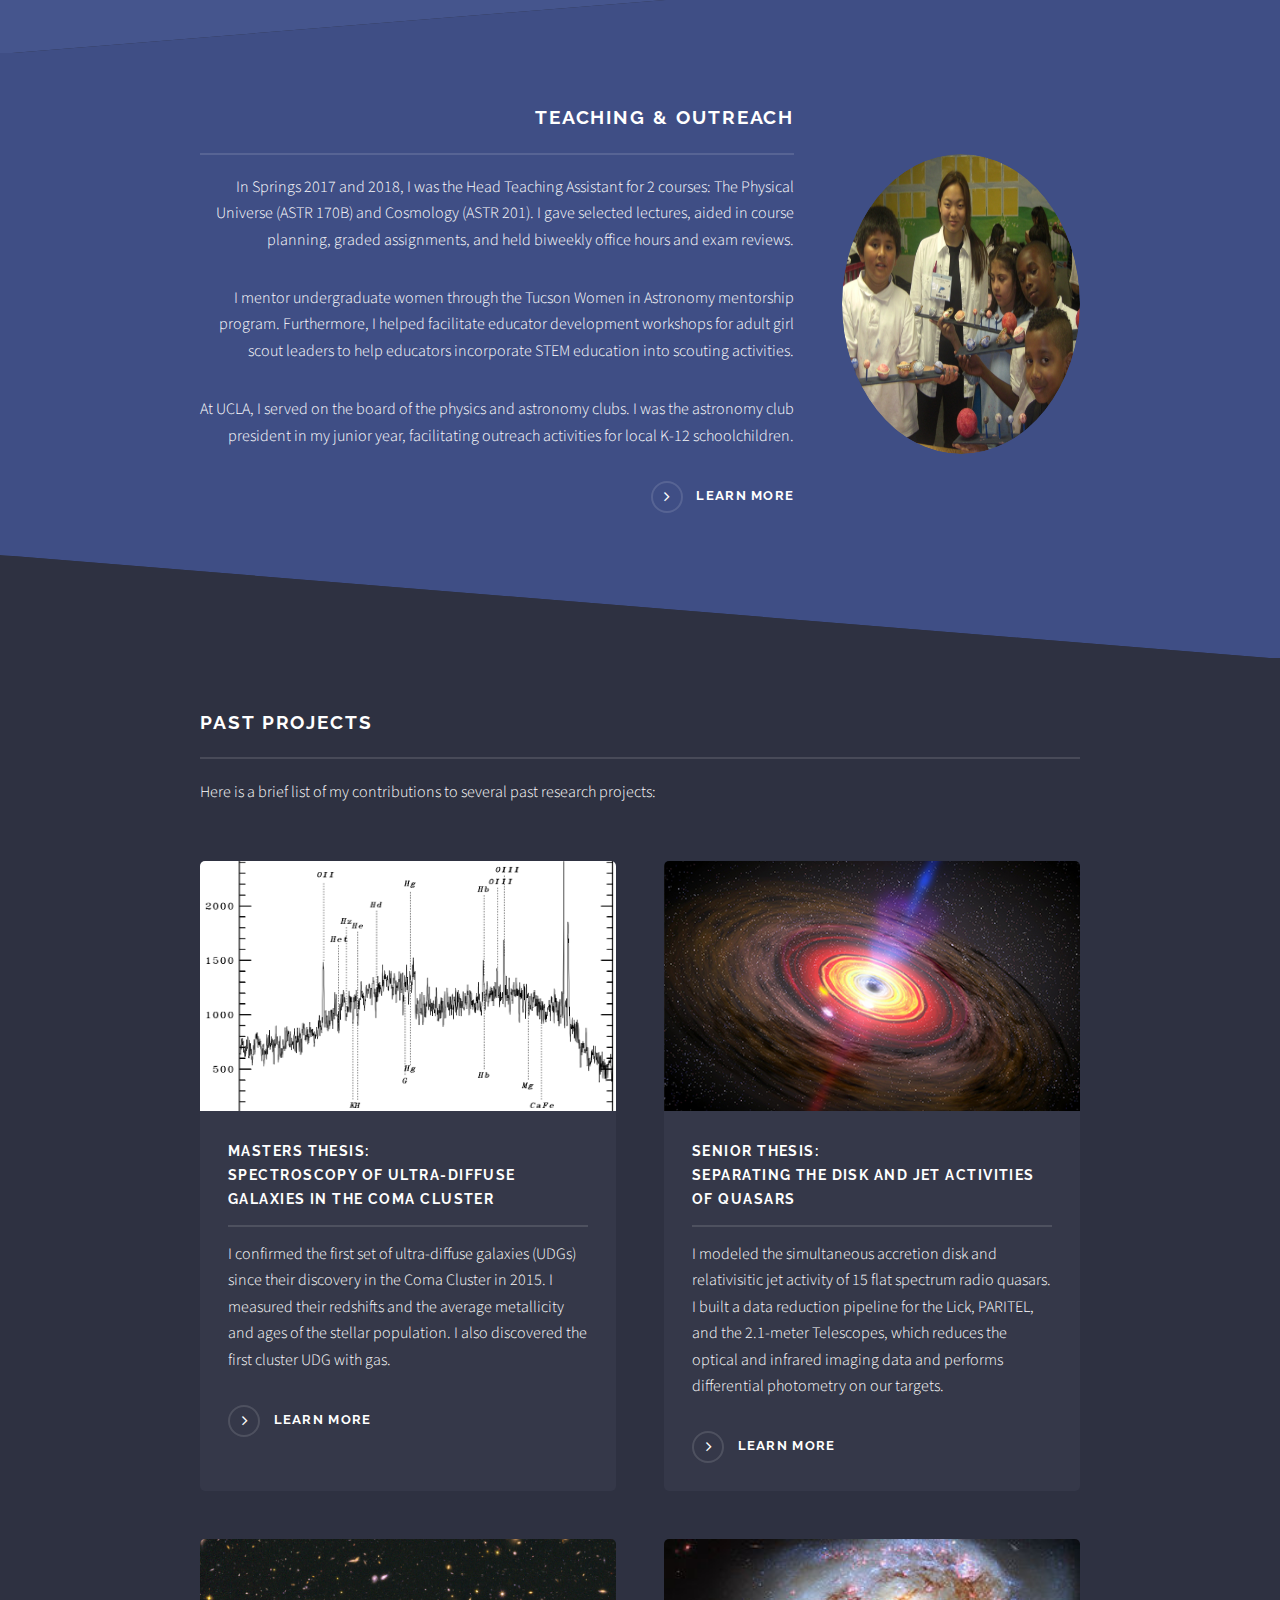
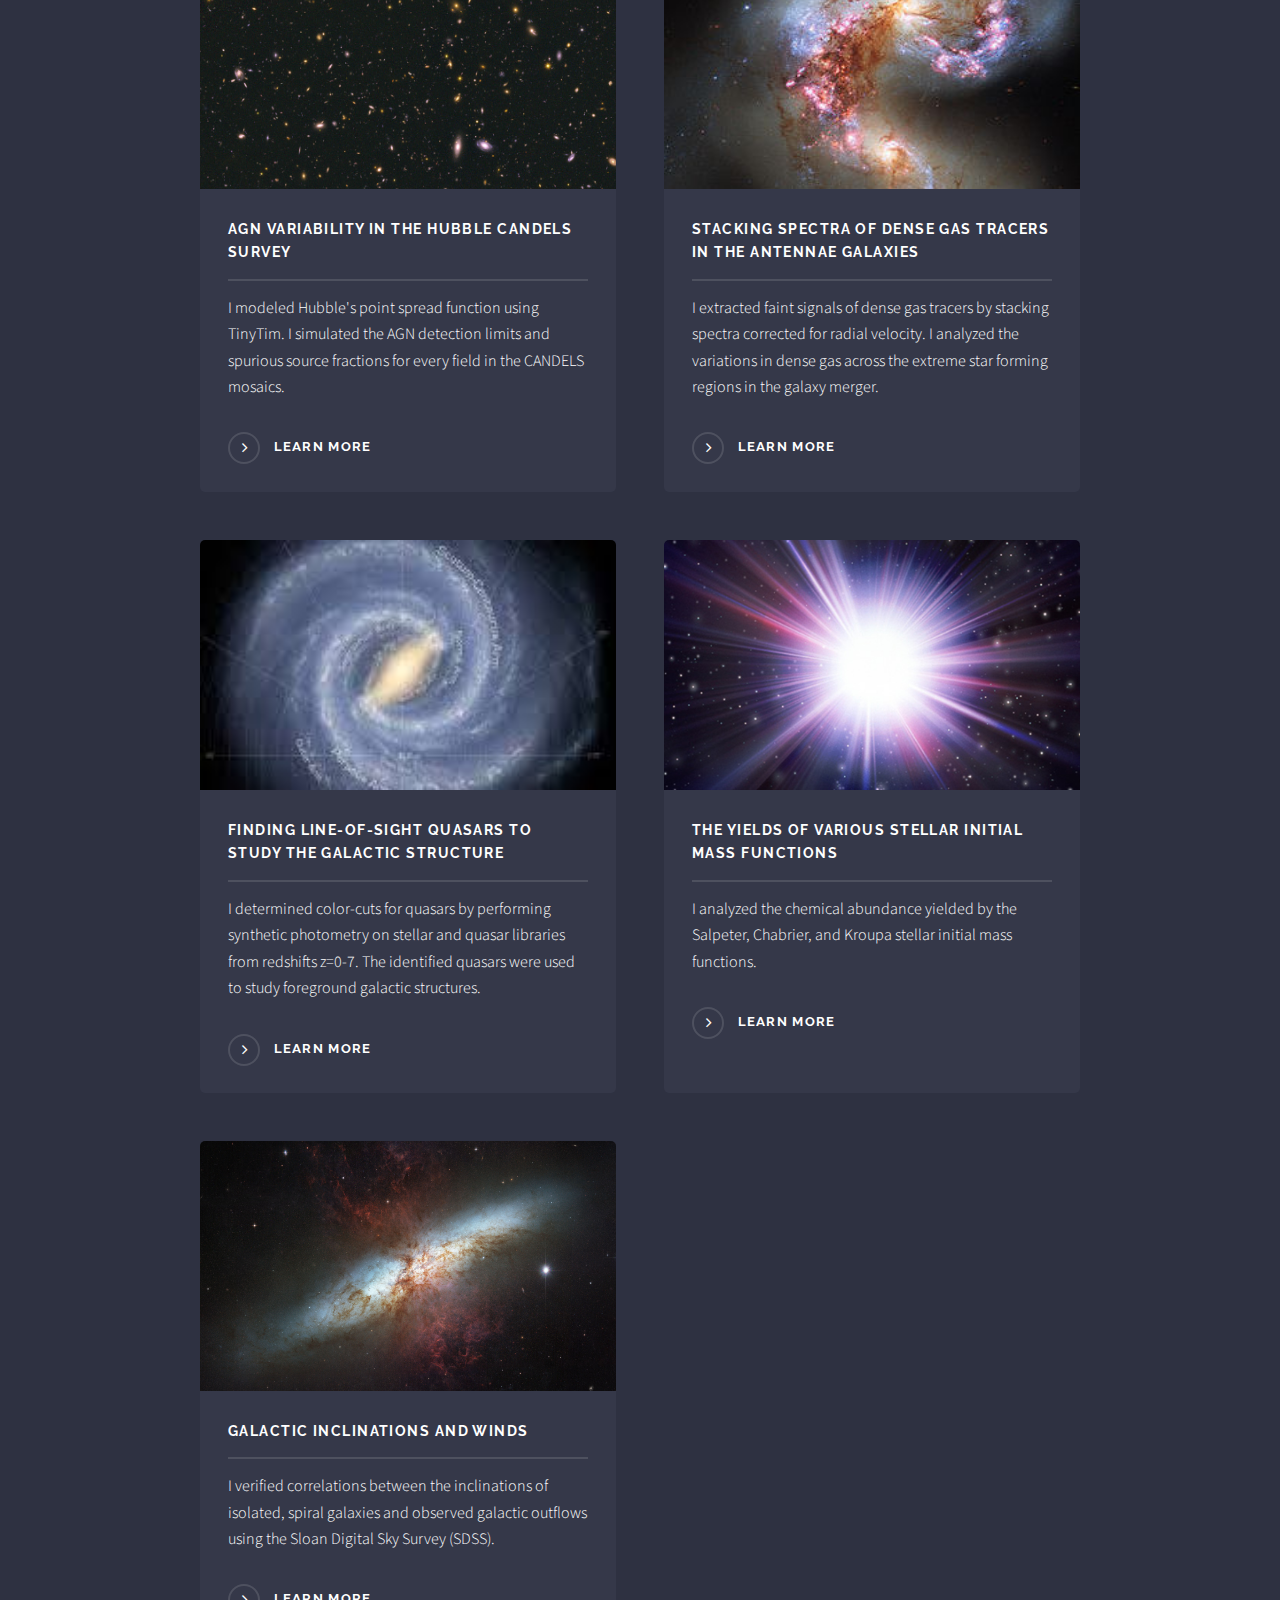
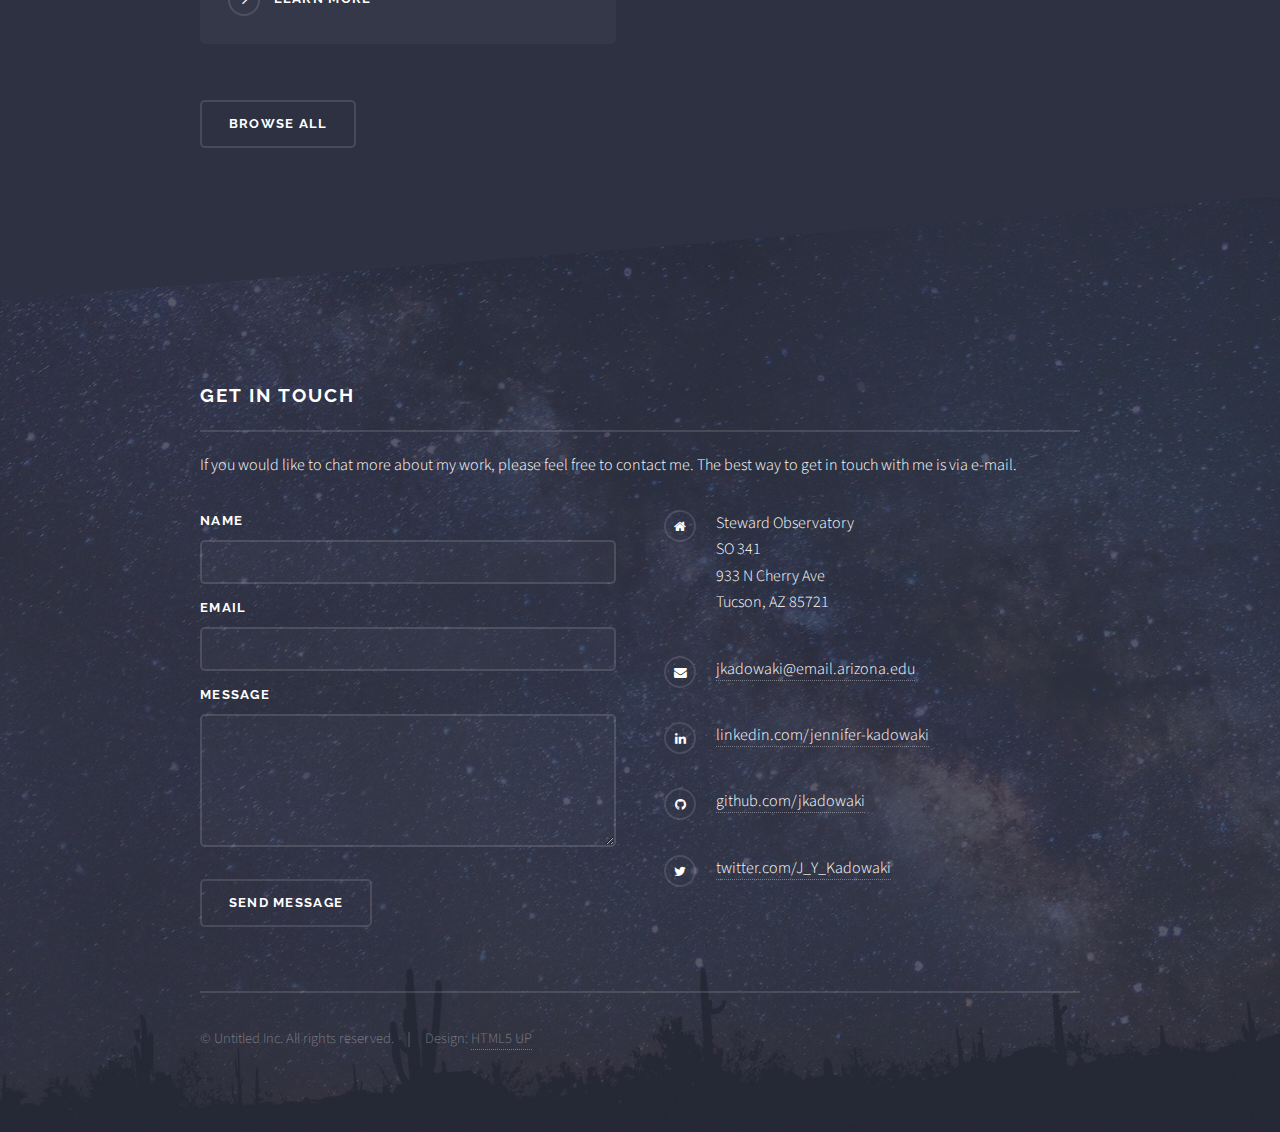
==== commit e019cbb6: "Added Resume" ====
--- a/index.html
+++ b/index.html
@@ -28,6 +28,7 @@
 					</header>
 
 				<!-- Menu -->
+                <!--
 					<nav id="menu">
 						<div class="inner">
 							<h2>Menu</h2>
@@ -41,7 +42,7 @@
 							<a href="#" class="close">Close</a>
 						</div>
 					</nav>
-
+                -->
 
 				<!-- Banner -->
 					<section id="banner">
@@ -63,11 +64,13 @@
 									<a href="#" class="image"><img src="images/profile.jpg" alt="" /></a>
 									<div class="content">
 										<h2 class="major">About Me</h2>
-                                        <p>Hi, I'm Jennifer&#8212;an aspiring data scientist with a knack for solving complex problems.
-                                           </br> </br>
-                                           I am a rising, 4th-year graduate student at the University of Arizona, where  I study the formation of massive, ultra-diffuse galaxies. I use statistics, data visualization, machine learning, and image processing to solve major problems in galaxy evolution.
-                                           </br> </br>
-                                           I grew up near Los Angeles, California and earned my bachelors degree in physics at UCLA. I love traveling, visiting family and friends, playing board games, and watching competitive figure skating. In the winter (when Tucson is not 117&#8457;), I enjoy playing intramural volleyball with my astronomy cohort and cycling on Tucson's 120+ miles of continuous bike paths. </p>
+                                        <p>Hi, I'm Jennifer&#8212;an aspiring data scientist with a knack for solving complex problems.</p>
+                                        
+                                           <p>I am a rising, 4th-year graduate student at the University of Arizona, where  I study the formation of massive, ultra-diffuse galaxies. I use statistics, data visualization, machine learning, and image processing to solve major problems in galaxy evolution.</p>
+                                           
+                                           <p>I grew up near Los Angeles, California and earned my bachelors degree in physics at UCLA. I love traveling, visiting family and friends, playing board games, and watching competitive figure skating. In the winter (when Tucson is not 117&#8457;), I enjoy playing intramural volleyball with my astronomy cohort and cycling on Tucson's 120+ miles of continuous bike paths. </p>
+                                           
+                                           <p>Here's my resume: <a href="jyk-resume.pdf">Resume</a></p>
 										<a href="#" class="special">Learn more</a>
 									</div>
 								</div>
